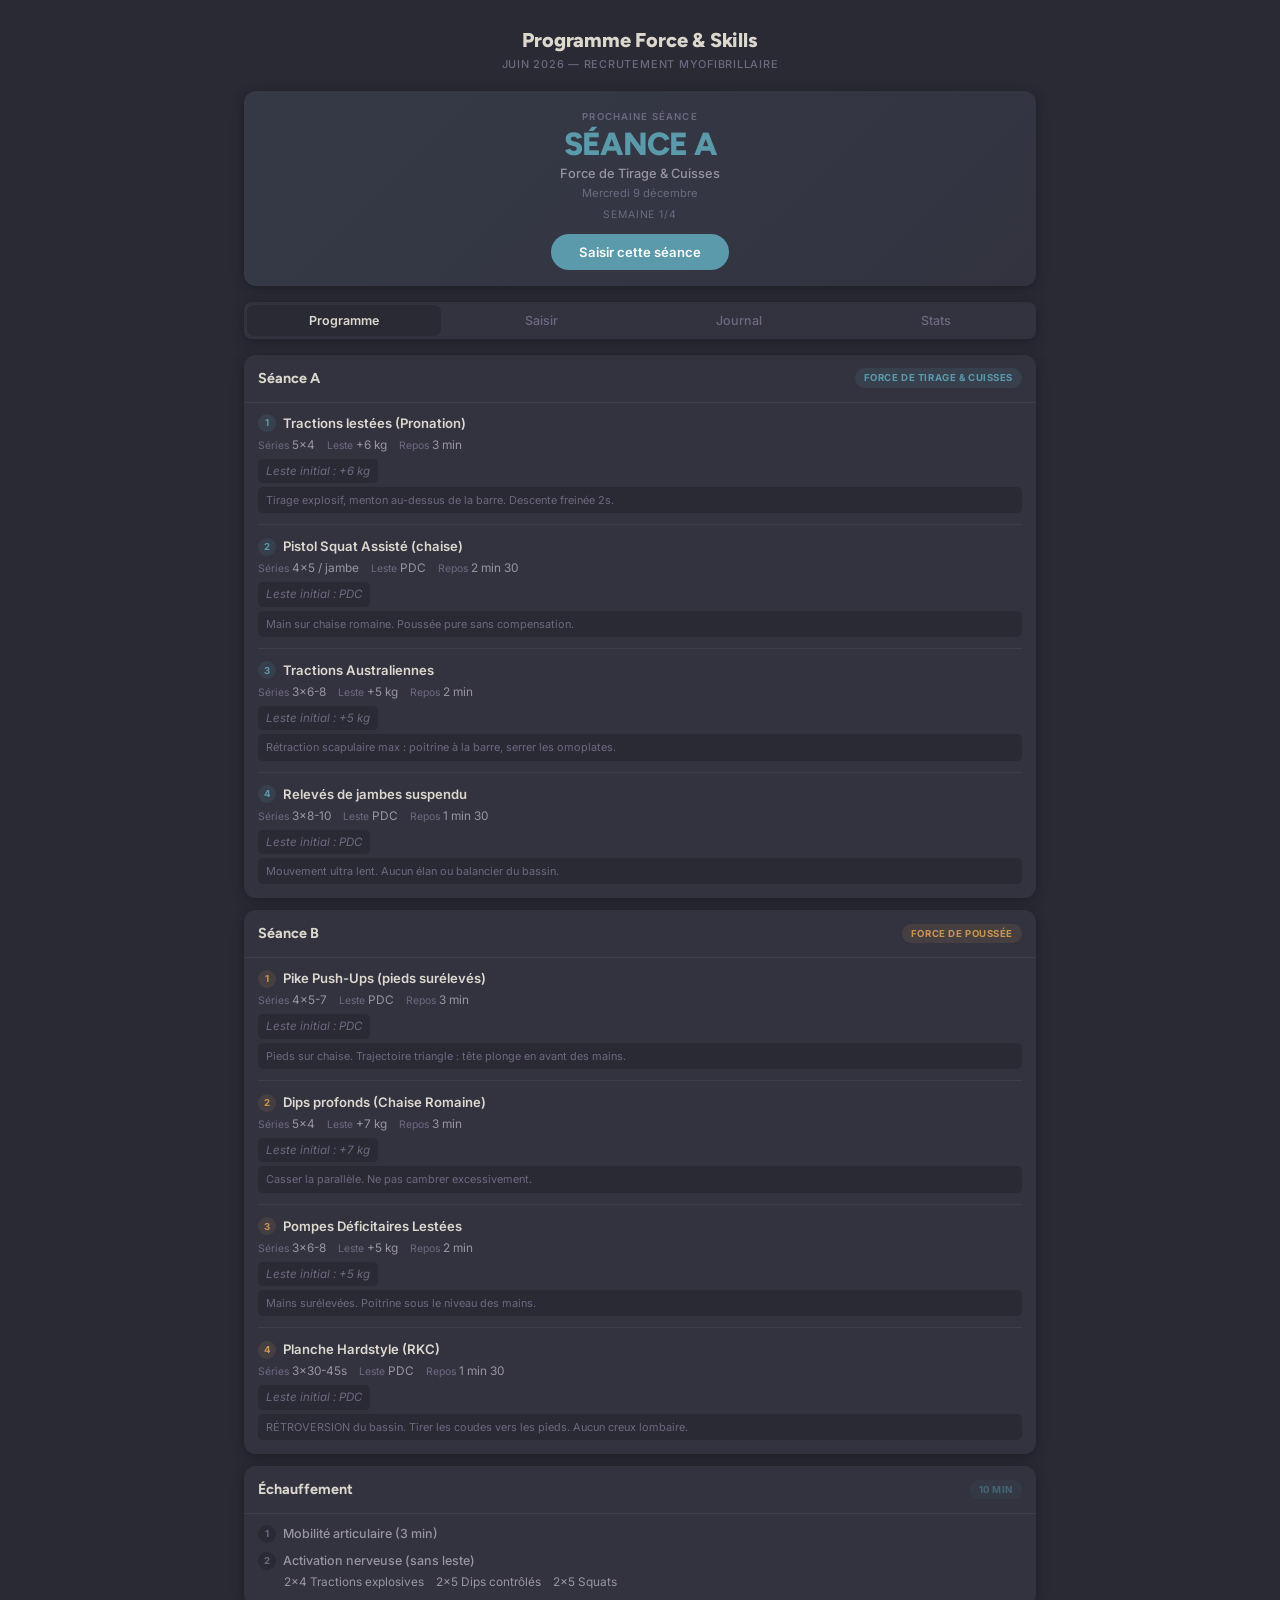
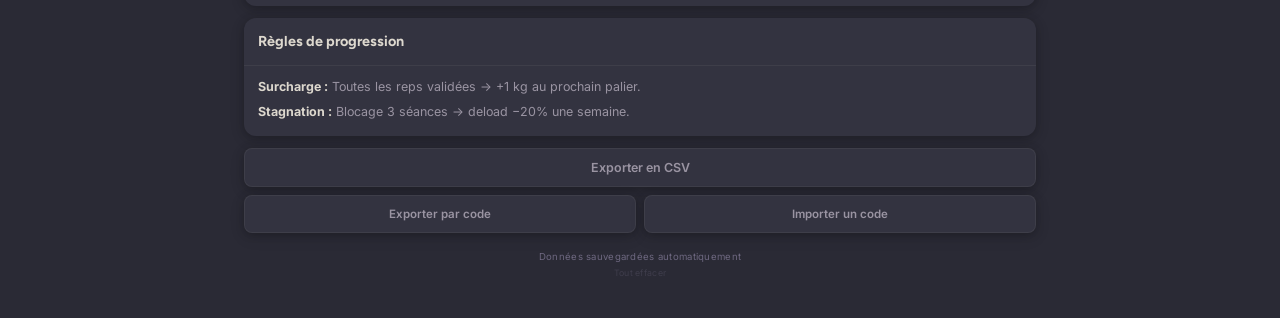
==== index.html @ becdf272 "Add files via upload" ====
<!DOCTYPE html>
<html lang="fr">
<head>
<meta charset="UTF-8">
<meta name="viewport" content="width=device-width, initial-scale=1.0, maximum-scale=1.0, user-scalable=no">
<title>Programme Force</title>
<link rel="preconnect" href="https://fonts.googleapis.com">
<link rel="preconnect" href="https://fonts.gstatic.com" crossorigin>
<link href="https://fonts.googleapis.com/css2?family=Figtree:wght@500;600;700;800&family=Inter:wght@400;500;600&display=swap" rel="stylesheet">
<link rel="manifest" href="manifest.json">
<meta name="theme-color" content="#2a2a35">
<meta name="apple-mobile-web-app-capable" content="yes">
<style>
*, *::before, *::after { box-sizing: border-box; margin: 0; padding: 0; }

:root {
  --bg: #2a2a35;
  --surface: #333340;
  --surface-h: #3a3a48;
  --border: rgba(230,225,215,0.06);
  --border-l: rgba(230,225,215,0.12);
  --text: #ddd8ce;
  --text2: #9a94a2;
  --text3: #6e6880;
  --a: #5a9aaa;
  --a-bg: rgba(90,154,170,0.12);
  --a-line: rgba(90,154,170,0.25);
  --b: #c99550;
  --b-bg: rgba(201,149,80,0.12);
  --b-line: rgba(201,149,80,0.25);
  --cx: #d16b4a;
  --cx-h: #db7b5c;
  --ok: #4a9a5c;
  --ko: #d44a3a;
  --r1: #5a5870;
  --r2: #7a7488;
  --r3: #c99550;
  --r4: #d4a060;
  --r5: #d16b4a;
  --rad: 12px;
  --rad-s: 8px;
  --ff-h: 'Figtree', sans-serif;
  --ff-b: 'Inter', sans-serif;
  --shad: 0 2px 8px rgba(0,0,0,0.2), 0 4px 16px rgba(0,0,0,0.1);
}

html { font-size: 16px; }
body {
  font-family: var(--ff-b);
  background: var(--bg);
  color: var(--text);
  min-height: 100vh;
  line-height: 1.6;
  -webkit-font-smoothing: antialiased;
}

.app { max-width: 820px; margin: 0 auto; padding: 20px 14px 32px; }

/* Toast */
.toast {
  position: fixed;
  bottom: 24px;
  left: 50%;
  transform: translateX(-50%) translateY(80px);
  padding: 12px 28px;
  border-radius: 10px;
  font-family: var(--ff-b);
  font-weight: 600;
  font-size: .85rem;
  color: #fff;
  background: #444450;
  box-shadow: 0 4px 24px rgba(0,0,0,.3);
  z-index: 200;
  opacity: 0;
  transition: all .3s ease;
  pointer-events: none;
  white-space: nowrap;
}
.toast.show { opacity: 1; transform: translateX(-50%) translateY(0); }
.toast.ok { background: var(--ok); color: #fff; }
.toast.ko { background: var(--ko); color: #fff; }

/* Header */
.hdr { text-align: center; padding: 4px 0 6px; }
.hdr h1 {
  font-family: var(--ff-h);
  font-weight: 800;
  font-size: 1.25rem;
  letter-spacing: -.01em;
  color: var(--text);
}
.hdr .sub {
  font-size: .68rem;
  color: var(--text3);
  font-weight: 500;
  text-transform: uppercase;
  letter-spacing: .07em;
  margin-top: 0;
}

/* Next session */
.nx { margin: 12px 0 16px; }
.nx-in {
  background: var(--surface);
  border-radius: var(--rad);
  padding: 18px 20px 16px;
  text-align: center;
  box-shadow: var(--shad);
  position: relative;
  overflow: hidden;
}
.nx-in::before {
  content: '';
  position: absolute;
  inset: 0;
  opacity: 0.06;
  pointer-events: none;
}
.nx-a .nx-in::before { background: linear-gradient(135deg, var(--a), transparent); }
.nx-b .nx-in::before { background: linear-gradient(135deg, var(--b), transparent); }
.nx-l {
  font-size: .6rem;
  text-transform: uppercase;
  letter-spacing: .12em;
  color: var(--text3);
  font-weight: 600;
}
.nx-t {
  font-family: var(--ff-h);
  font-weight: 800;
  font-size: 2rem;
  line-height: 1.15;
  margin: 1px 0;
  letter-spacing: -.02em;
}
.nx-a .nx-t { color: var(--a); }
.nx-b .nx-t { color: var(--b); }
.nx-f { font-size: .8rem; color: var(--text2); font-weight: 500; margin-bottom: 1px; }
.nx-d { font-size: .7rem; color: var(--text3); margin-bottom: 4px; }
.nx-w { font-size: .65rem; color: var(--text3); text-transform: uppercase; letter-spacing: .08em; margin-bottom: 10px; }
.nx-btn {
  display: inline-flex;
  align-items: center;
  gap: 6px;
  padding: 10px 28px;
  border: none;
  border-radius: 999px;
  font-family: var(--ff-b);
  font-weight: 600;
  font-size: .82rem;
  cursor: pointer;
  transition: all .2s;
  color: #fff;
}
.nx-a .nx-btn { background: var(--a); }
.nx-a .nx-btn:hover { background: #6aaaaa; }
.nx-b .nx-btn { background: var(--b); }
.nx-b .nx-btn:hover { background: #daa55a; }
.nx-btn:active { transform: scale(.97); }

/* Tabs */
.tabs {
  display: flex;
  gap: 4px;
  margin: 0 0 16px;
  padding: 3px;
  background: var(--surface);
  border-radius: var(--rad-s);
  box-shadow: var(--shad);
}
.tb {
  flex: 1;
  padding: 8px 6px;
  border: none;
  border-radius: 7px;
  background: transparent;
  color: var(--text3);
  font-family: var(--ff-b);
  font-weight: 500;
  font-size: .78rem;
  cursor: pointer;
  transition: all .2s;
}
.tb:hover { color: var(--text2); }
.tb.act {
  background: var(--bg);
  color: var(--text);
  font-weight: 600;
}
.tc { display: none; }
.tc.act { display: block; animation: in .25s ease; }
@keyframes in {
  from { opacity: 0; transform: translateY(5px); }
  to { opacity: 1; transform: translateY(0); }
}

/* Cards */
.cd {
  background: var(--surface);
  border-radius: var(--rad);
  box-shadow: var(--shad);
  overflow: hidden;
  margin-bottom: 12px;
}
.cd-h {
  padding: 12px 14px;
  display: flex;
  align-items: center;
  justify-content: space-between;
  border-bottom: 1px solid var(--border);
}
.cd-h h2 { font-family: var(--ff-h); font-weight: 700; font-size: .9rem; }
.cd-b { padding: 10px 14px 14px; }
.bdg {
  font-size: .6rem;
  font-weight: 700;
  padding: 2px 9px;
  border-radius: 999px;
  text-transform: uppercase;
  letter-spacing: .06em;
}
.ba { background: var(--a-bg); color: var(--a); }
.bb { background: var(--b-bg); color: var(--b); }

/* Program exercise list */
.el { display: flex; flex-direction: column; gap: 0; }
.ei {
  padding: 11px 0;
  border-bottom: 1px solid var(--border);
}
.ei:first-child { padding-top: 0; }
.ei:last-child { border: none; padding-bottom: 0; }
.en {
  font-weight: 600;
  font-size: .82rem;
  margin-bottom: 2px;
  display: flex;
  align-items: center;
  gap: 7px;
  flex-wrap: wrap;
}
.en .n {
  display: inline-flex;
  align-items: center;
  justify-content: center;
  width: 18px;
  height: 18px;
  border-radius: 50%;
  font-size: .6rem;
  font-weight: 700;
  flex-shrink: 0;
}
.na { background: var(--a-bg); color: var(--a); }
.nb { background: var(--b-bg); color: var(--b); }
.ed {
  display: flex;
  flex-wrap: wrap;
  gap: 2px 12px;
  font-size: .74rem;
  color: var(--text2);
  margin-top: 1px;
}
.ed .lb { color: var(--text3); font-size: .65rem; }
.enote {
  font-size: .68rem;
  color: var(--text3);
  margin-top: 4px;
  padding: 5px 8px;
  background: var(--bg);
  border-radius: 5px;
  border-left: 2px solid var(--line);
  line-height: 1.5;
}
.prog-ind {
  display: inline-flex;
  align-items: center;
  gap: 5px;
  margin-top: 4px;
  font-size: .72rem;
  flex-wrap: wrap;
  background: var(--bg);
  padding: 3px 8px;
  border-radius: 5px;
}
.prog-ind .last { color: var(--text2); }
.prog-ind .arr { color: var(--text3); font-size: .65rem; }
.prog-ind .next { color: var(--ok); font-weight: 600; }
.prog-ind .init { color: var(--text3); font-style: italic; }

/* Log */
.ls { display: flex; gap: 8px; margin-bottom: 14px; }
.lb2 {
  flex: 1;
  padding: 9px;
  border: 1px solid var(--border);
  border-radius: var(--rad-s);
  background: transparent;
  color: var(--text2);
  font-family: var(--ff-b);
  font-weight: 600;
  font-size: .82rem;
  cursor: pointer;
  transition: all .2s;
  text-align: center;
}
.lb2:hover { border-color: var(--border-l); }
.ls-a { background: var(--a-bg); border-color: var(--a); color: var(--a); }
.ls-b { background: var(--b-bg); border-color: var(--b); color: var(--b); }

.ec {
  background: var(--bg);
  border-radius: var(--rad-s);
  padding: 12px;
  margin-bottom: 8px;
}
.ec:last-child { margin-bottom: 0; }
.ech {
  display: flex;
  justify-content: space-between;
  align-items: baseline;
  margin-bottom: 8px;
  gap: 6px;
  flex-wrap: wrap;
}
.ech .nm { font-weight: 600; font-size: .82rem; }
.ech .tg {
  font-size: .78rem;
  color: var(--text2);
  background: rgba(255,255,255,0.05);
  padding: 2px 10px;
  border-radius: 999px;
  font-weight: 600;
}
.ei2 {
  display: grid;
  grid-template-columns: 1fr 1.5fr;
  gap: 7px;
  margin-bottom: 7px;
}
.lg { display: flex; flex-direction: column; gap: 2px; }
.lg l {
  font-size: .6rem;
  text-transform: uppercase;
  letter-spacing: .06em;
  color: var(--text3);
  font-weight: 600;
}
.lg input, .lg textarea {
  width: 100%;
  padding: 7px 9px;
  border: 1px solid var(--border);
  border-radius: 5px;
  background: var(--surface);
  color: var(--text);
  font-family: var(--ff-b);
  font-size: .82rem;
  transition: all .2s;
  outline: none;
}
.lg input:focus, .lg textarea:focus {
  border-color: var(--text3);
}
.lg input::placeholder, .lg textarea::placeholder { color: var(--text3); opacity: .5; }
.ww { display: flex; gap: 4px; align-items: center; }
.ww input { flex: 1; }
.ww .unit { font-size: .7rem; color: var(--text3); padding: 0 3px; font-weight: 500; }
.pdc {
  padding: 6px 9px;
  border: 1px solid var(--border);
  border-radius: 5px;
  background: var(--surface);
  color: var(--text3);
  font-family: var(--ff-b);
  font-size: .68rem;
  font-weight: 600;
  cursor: pointer;
  transition: all .2s;
  white-space: nowrap;
}
.pdc:hover { border-color: var(--border-l); }
.pdc.act { background: var(--bg); color: var(--text); border-color: var(--border-l); }

/* RPE row */
.rpe-row { display: flex; gap: 4px; }
.rpe-btn {
  width: 30px;
  height: 30px;
  border-radius: 50%;
  border: 1px solid var(--border);
  background: var(--surface);
  color: var(--text3);
  font-family: var(--ff-b);
  font-weight: 600;
  font-size: .72rem;
  cursor: pointer;
  transition: all .15s;
  display: flex;
  align-items: center;
  justify-content: center;
}
.rpe-btn:hover { border-color: var(--border-l); color: var(--text2); }
.rpe-btn.sel { color: #fff; border-color: transparent; }
.rpe-btn.s1.sel { background: var(--r1); }
.rpe-btn.s2.sel { background: var(--r2); }
.rpe-btn.s3.sel { background: var(--r3); }
.rpe-btn.s4.sel { background: var(--r4); }
.rpe-btn.s5.sel { background: var(--r5); }

.l-sub { margin-top: 14px; }
.l-sub button {
  width: 100%;
  padding: 13px;
  border: none;
  border-radius: var(--rad-s);
  font-family: var(--ff-b);
  font-weight: 700;
  font-size: .9rem;
  cursor: pointer;
  transition: all .2s;
  color: #fff;
  background: var(--cx);
}
.l-sub button:active { transform: scale(.98); }
.l-sub button.sub-a { background: var(--a); }
.l-sub button.sub-a:hover { background: #6aaaaa; }
.l-sub button.sub-b { background: var(--b); }
.l-sub button.sub-b:hover { background: #daa55a; }
.l-empty { text-align: center; padding: 28px 14px; color: var(--text3); }

/* Journal */
.j-empty {
  text-align: center;
  padding: 40px 14px;
  color: var(--text3);
}
.j-empty p { font-size: .82rem; }
.je { margin-bottom: 10px; }
.je:last-child { margin-bottom: 0; }
.jh {
  display: flex;
  justify-content: space-between;
  align-items: center;
  padding: 8px 12px;
  background: var(--bg);
  border-radius: var(--rad-s) var(--rad-s) 0 0;
  border: 1px solid var(--border);
  border-bottom: none;
  flex-wrap: wrap;
  gap: 3px;
}
.jh .lft { display: flex; align-items: center; gap: 8px; }
.jh .jd { font-size: .78rem; font-weight: 600; }
.jh .jt {
  font-size: .6rem;
  font-weight: 700;
  padding: 2px 8px;
  border-radius: 999px;
  text-transform: uppercase;
  letter-spacing: .04em;
}
.jh .jt.ha { background: var(--a-bg); color: var(--a); }
.jh .jt.hb { background: var(--b-bg); color: var(--b); }
.jh .h-del {
  background: none;
  border: none;
  color: var(--text3);
  cursor: pointer;
  font-size: .78rem;
  padding: 3px 6px;
  border-radius: 4px;
  transition: all .15s;
}
.jh .h-del:hover { color: var(--ko); background: rgba(201,74,58,.08); }
.jb {
  background: var(--surface);
  border: 1px solid var(--border);
  border-top: none;
  border-radius: 0 0 var(--rad-s) var(--rad-s);
  overflow: hidden;
}
.jtbl { width: 100%; border-collapse: collapse; font-size: .74rem; }
.jtbl th {
  text-align: left;
  padding: 5px 8px;
  color: var(--text3);
  font-weight: 600;
  font-size: .6rem;
  text-transform: uppercase;
  letter-spacing: .05em;
  border-bottom: 1px solid var(--border);
}
.jtbl td {
  padding: 5px 8px;
  border-bottom: 1px solid var(--border);
  color: var(--text2);
}
.jtbl tr:last-child td { border-bottom: none; }
.jtbl td:first-child { font-weight: 500; color: var(--text); }
.rpe-txt { font-size: .78rem; letter-spacing: .02em; }

/* Stats */
.st-empty {
  text-align: center;
  padding: 40px 14px;
  color: var(--text3);
}
.st-empty p { font-size: .82rem; }
.st-cd { margin-bottom: 14px; }
.st-cd .cd-h { padding: 10px 14px; }
.st-cd .cd-h h2 { font-size: .82rem; }
.st-desc {
  font-size: .7rem;
  color: var(--text3);
  padding: 6px 14px 0;
  line-height: 1.4;
}
.st-cd canvas { width: 100%; height: 180px; display: block; }
.st-leg {
  display: flex;
  flex-wrap: wrap;
  gap: 3px 12px;
  justify-content: center;
  padding: 4px 14px 10px;
  font-size: .68rem;
  color: var(--text2);
}
.st-leg span {
  display: inline-flex;
  align-items: center;
  gap: 4px;
}
.st-leg .dot {
  width: 8px;
  height: 8px;
  border-radius: 50%;
  display: inline-block;
  flex-shrink: 0;
}

/* Export */
.exs { margin-top: 2px; }
.ebtn {
  width: 100%;
  padding: 11px;
  border: 1px solid var(--border);
  border-radius: var(--rad-s);
  background: var(--surface);
  color: var(--text2);
  font-family: var(--ff-b);
  font-weight: 600;
  font-size: .78rem;
  cursor: pointer;
  transition: all .2s;
  box-shadow: var(--shad);
}
.ebtn:hover { background: var(--surface-h); border-color: var(--border-l); color: var(--text); }

/* Footer */
.ftr { text-align: center; padding: 16px 0 6px; }
.ftr p { font-size: .6rem; color: var(--text3); letter-spacing: .03em; margin: 0; }
.rst-link { color: var(--text3); font-size: .55rem; text-decoration: none; cursor: pointer; opacity: .3; transition: opacity .2s; letter-spacing: .03em; }
.rst-link:hover { opacity: .7; }

/* Scrollbar */
::-webkit-scrollbar { width: 5px; }
::-webkit-scrollbar-track { background: transparent; }
::-webkit-scrollbar-thumb { background: rgba(255,255,255,.08); border-radius: 999px; }
::-webkit-scrollbar-thumb:hover { background: rgba(255,255,255,.15); }

/* Modal */
.modal {
  position: fixed;
  inset: 0;
  z-index: 300;
  display: flex;
  align-items: center;
  justify-content: center;
  opacity: 0;
  pointer-events: none;
  transition: opacity .25s ease;
}
.modal.show { opacity: 1; pointer-events: auto; }
.modal-bg {
  position: absolute;
  inset: 0;
  background: rgba(0,0,0,.6);
}
.modal-c {
  position: relative;
  background: var(--surface);
  border-radius: var(--rad);
  box-shadow: var(--shad);
  padding: 24px;
  width: 90%;
  max-width: 420px;
  z-index: 1;
}
.modal-c h3 {
  font-family: var(--ff-h);
  font-weight: 700;
  font-size: 1rem;
  margin-bottom: 4px;
  color: var(--text);
}
.modal-c p {
  font-size: .78rem;
  color: var(--text2);
  margin-bottom: 14px;
}
.modal-c textarea {
  width: 100%;
  padding: 10px 12px;
  border: 1px solid var(--border);
  border-radius: var(--rad-s);
  background: var(--bg);
  color: var(--text);
  font-family: var(--ff-b);
  font-size: .78rem;
  resize: vertical;
  outline: none;
  min-height: 80px;
  line-height: 1.5;
}
.modal-c textarea:focus { border-color: var(--text3); }
.modal-acts { display: flex; gap: 8px; margin-top: 14px; }
.modal-acts .ebtn { flex: 1; }
.ebtn-p { background: var(--cx); color: #fff; border-color: var(--cx); }
.ebtn-p:hover { background: var(--cx-h); border-color: var(--cx-h); color: #fff; }
.ebtn-s { font-size: .72rem; }
.ex-row { display: flex; gap: 8px; margin-top: 8px; }
.ex-row .ebtn { flex: 1; }

/* Responsive */
@media (max-width: 480px) {
  .app { padding: 14px 10px 24px; }
  .hdr h1 { font-size: 1.1rem; }
  .nx-t { font-size: 1.6rem; }
  .ei2 { grid-template-columns: 1fr 1fr; }
  .tb { font-size: .72rem; padding: 7px 4px; }
  .st-cd canvas { height: 150px; }
}
@media (min-width: 600px) {
  .ei2 { grid-template-columns: 1fr 1.2fr 1.8fr; }
}
</style>
</head>
<body>

<div class="toast" id="toast"></div>

<div class="app">
  <div class="hdr">
    <h1>Programme Force &amp; Skills</h1>
    <p class="sub">Juin 2026 &mdash; Recrutement myofibrillaire</p>
  </div>

  <div class="nx nx-a" id="nx">
    <div class="nx-in">
      <p class="nx-l">Prochaine séance</p>
      <div class="nx-t" id="nxT">SÉANCE A</div>
      <p class="nx-f" id="nxF"></p>
      <p class="nx-d" id="nxD"></p>
      <p class="nx-w" id="nxW"></p>
      <button class="nx-btn" id="nxBtn">Saisir cette séance</button>
    </div>
  </div>

  <div class="tabs">
    <button class="tb act" data-t="program">Programme</button>
    <button class="tb" data-t="log">Saisir</button>
    <button class="tb" data-t="journal">Journal</button>
    <button class="tb" data-t="stats">Stats</button>
  </div>

  <div class="tc act" id="tP"><div id="pC"></div></div>
  <div class="tc" id="tL"><div id="lC"></div></div>
  <div class="tc" id="tJ"><div id="jC"></div></div>
  <div class="tc" id="tS"><div id="sC"></div></div>

  <div class="exs">
    <button class="ebtn" id="exBtn">Exporter en CSV</button>
    <div class="ex-row">
      <button class="ebtn ebtn-s" id="expCodeBtn">Exporter par code</button>
      <button class="ebtn ebtn-s" id="impCodeBtn">Importer un code</button>
    </div>
  </div>
  <div class="modal" id="impModal">
    <div class="modal-bg" id="modalBg"></div>
    <div class="modal-c">
      <h3>Restaurer des donn&eacute;es</h3>
      <p>Colle le code re&ccedil;u par WhatsApp</p>
      <textarea id="codeInput" rows="4" placeholder="Colle le code ici..."></textarea>
      <div class="modal-acts">
        <button class="ebtn ebtn-p" id="restoreBtn">Restaurer</button>
        <button class="ebtn" id="modalCancel">Annuler</button>
      </div>
    </div>
  </div>
  <div class="ftr"><p>Données sauvegardées automatiquement</p><p><a class="rst-link" id="rstBtn">Tout effacer</a></p></div>
</div>

<script>
const PR = {
  A: {
    label: 'Séance A',
    focus: 'Force de Tirage & Cuisses',
    color: 'a',
    ex: [
      { num: 1, name: 'Tractions lestées (Pronation)', sets: 5, reps: '4', iw: 6, rest: '3 min', note: 'Tirage explosif, menton au-dessus de la barre. Descente freinée 2s.' },
      { num: 2, name: 'Pistol Squat Assisté (chaise)', sets: 4, reps: '5 / jambe', iw: 0, rest: '2 min 30', note: 'Main sur chaise romaine. Poussée pure sans compensation.' },
      { num: 3, name: 'Tractions Australiennes', sets: 3, reps: '6-8', iw: 5, rest: '2 min', note: 'Rétraction scapulaire max : poitrine à la barre, serrer les omoplates.' },
      { num: 4, name: 'Relevés de jambes suspendu', sets: 3, reps: '8-10', iw: 0, rest: '1 min 30', note: 'Mouvement ultra lent. Aucun élan ou balancier du bassin.' }
    ]
  },
  B: {
    label: 'Séance B',
    focus: 'Force de Poussée',
    color: 'b',
    ex: [
      { num: 1, name: 'Pike Push-Ups (pieds surélevés)', sets: 4, reps: '5-7', iw: 0, rest: '3 min', note: 'Pieds sur chaise. Trajectoire triangle : tête plonge en avant des mains.' },
      { num: 2, name: 'Dips profonds (Chaise Romaine)', sets: 5, reps: '4', iw: 7, rest: '3 min', note: 'Casser la parallèle. Ne pas cambrer excessivement.' },
      { num: 3, name: 'Pompes Déficitaires Lestées', sets: 3, reps: '6-8', iw: 5, rest: '2 min', note: 'Mains surélevées. Poitrine sous le niveau des mains.' },
      { num: 4, name: 'Planche Hardstyle (RKC)', sets: 3, reps: '30-45s', iw: 0, rest: '1 min 30', note: 'RÉTROVERSION du bassin. Tirer les coudes vers les pieds. Aucun creux lombaire.' }
    ]
  }
};

const SK = 'force_v5';
const TD = [3, 5, 0]; // Wed, Fri, Sun
let ss = [];
let nT = 'A';

function load() {
  try { const r = localStorage.getItem(SK); if (r) ss = JSON.parse(r); } catch (e) {}
}
function save() {
  try { localStorage.setItem(SK, JSON.stringify(ss)); } catch (e) {}
}

function lastS() { return ss.length ? ss[ss.length - 1] : null; }

function nextT() {
  const l = lastS();
  return l ? (l.t === 'A' ? 'B' : 'A') : 'A';
}

function nextD() {
  const l = lastS();
  const f = l ? new Date(l.d) : new Date();
  const day = f.getDay();
  var best = null, bestDiff = 8;
  for (const t of TD) {
    let d = t - day;
    if (d <= 0) d += 7;
    if (d < bestDiff) { bestDiff = d; best = t; }
  }
  const r = new Date(f);
  r.setDate(r.getDate() + (best !== null ? bestDiff : 2));
  return r;
}

function fdFR(d) {
  const days = ['Dimanche','Lundi','Mardi','Mercredi','Jeudi','Vendredi','Samedi'];
  const months = ['janvier','février','mars','avril','mai','juin','juillet','août','septembre','octobre','novembre','décembre'];
  return days[d.getDay()] + ' ' + d.getDate() + ' ' + months[d.getMonth()];
}

function fdISO(d) {
  return d.getFullYear() + '-' + String(d.getMonth()+1).padStart(2,'0') + '-' + String(d.getDate()).padStart(2,'0');
}

function dayAbbr(d) {
  return ['Dim','Lun','Mar','Mer','Jeu','Ven','Sam'][d.getDay()];
}

function lastW(ty, ix) {
  const same = ss.filter(s => s.t === ty);
  if (!same.length) return null;
  const l = same[same.length - 1];
  return (l.ex && l.ex[ix] && l.ex[ix].w !== undefined) ? l.ex[ix].w : null;
}

function toast(msg, isErr) {
  const el = document.getElementById('toast');
  el.textContent = msg;
  el.className = 'toast' + (isErr ? ' ko' : ' ok');
  requestAnimationFrame(function() {
    el.classList.add('show');
    setTimeout(function() { el.classList.remove('show'); }, 2200);
  });
}

/* RENDER: Next Session */
function rNext() {
  nT = nextT();
  const card = document.getElementById('nx');
  const s = PR[nT];
  card.className = 'nx nx-' + s.color;
  document.getElementById('nxT').textContent = s.label.toUpperCase();
  document.getElementById('nxF').textContent = s.focus;
  const d = nextD();
  const today = fdISO(new Date());
  document.getElementById('nxD').textContent = fdFR(d) + (fdISO(d) === today ? ' (aujourd\'hui)' : '');
  const week = Math.min(4, Math.floor(ss.length / 3) + 1);
  document.getElementById('nxW').textContent = 'Semaine ' + week + '/4';
}

/* RENDER: Program */
function rProg() {
  const c = document.getElementById('pC');
  var h = '';
  for (var k in PR) {
    var sec = PR[k];
    var isA = k === 'A';
    var bc = isA ? 'ba' : 'bb';
    var nc = isA ? 'na' : 'nb';
    h += '<div class="cd"><div class="cd-h"><h2>' + sec.label + '</h2><span class="bdg ' + bc + '">' + sec.focus + '</span></div><div class="cd-b"><div class="el">';
    for (var i = 0; i < sec.ex.length; i++) {
      var ex = sec.ex[i];
      var wi = ex.iw > 0 ? '+' + ex.iw + ' kg' : 'PDC';
      var lw = lastW(k, i);
      var progHtml = '';
      if (lw !== null) {
        var nw = lw + 1;
        progHtml = '<span class="prog-ind"><span class="last">Dernier : ' + (lw > 0 ? '+' + lw + ' kg' : 'PDC') + '</span> <span class="arr">&rarr;</span> <span class="next">Prochain : ' + (nw > 0 ? '+' + nw + ' kg' : 'PDC') + '</span></span>';
      } else {
        progHtml = '<span class="prog-ind"><span class="init">Leste initial : ' + (ex.iw > 0 ? '+' + ex.iw + ' kg' : 'PDC') + '</span></span>';
      }
      h += '<div class="ei"><div class="en"><span class="n ' + nc + '">' + ex.num + '</span>' + ex.name + '</div>';
      h += '<div class="ed"><span><span class="lb">Séries</span> ' + ex.sets + '×' + ex.reps + '</span><span><span class="lb">Leste</span> ' + wi + '</span><span><span class="lb">Repos</span> ' + ex.rest + '</span></div>';
      h += progHtml;
      h += '<div class="enote">' + ex.note + '</div></div>';
    }
    h += '</div></div></div>';
  }
  // Warmup
  h += '<div class="cd"><div class="cd-h"><h2>Échauffement</h2><span class="bdg ba" style="opacity:.5">10 min</span></div><div class="cd-b">';
  h += '<div class="ei" style="border:none;padding:0"><div class="en" style="font-size:.78rem;color:var(--text2);font-weight:500"><span style="display:inline-flex;width:18px;height:18px;border-radius:50%;font-size:.6rem;font-weight:700;background:var(--bg);color:var(--text3);align-items:center;justify-content:center;flex-shrink:0">1</span>Mobilité articulaire (3 min)</div></div>';
  h += '<div class="ei" style="border:none;padding:5px 0 0"><div class="en" style="font-size:.78rem;color:var(--text2);font-weight:500"><span style="display:inline-flex;width:18px;height:18px;border-radius:50%;font-size:.6rem;font-weight:700;background:var(--bg);color:var(--text3);align-items:center;justify-content:center;flex-shrink:0">2</span>Activation nerveuse (sans leste)</div><div class="ed" style="padding-left:26px"><span>2×4 Tractions explosives</span><span>2×5 Dips contrôlés</span><span>2×5 Squats</span></div></div>';
  h += '</div></div>';
  // Rules
  h += '<div class="cd"><div class="cd-h"><h2>Règles de progression</h2></div><div class="cd-b" style="font-size:.78rem;color:var(--text2);line-height:1.7">';
  h += '<p style="margin-bottom:4px"><strong style="color:var(--text)">Surcharge :</strong> Toutes les reps validées → +1 kg au prochain palier.</p>';
  h += '<p><strong style="color:var(--text)">Stagnation :</strong> Blocage 3 séances → deload −20% une semaine.</p></div></div>';
  c.innerHTML = h;
}

/* RENDER: Log */
function rLog(ty) {
  var c = document.getElementById('lC');
  var sec = PR[ty];
  if (!sec) { c.innerHTML = '<div class="l-empty"><p>Sélectionne une séance</p></div>'; return; }
  var h = '<div class="ls">';
  var types = ['A', 'B'];
  for (var ti = 0; ti < types.length; ti++) {
    var k = types[ti];
    var sel = k === ty;
    var cls = sel ? (k === 'A' ? 'lb2 ls-a' : 'lb2 ls-b') : 'lb2';
    h += '<button class="' + cls + '" data-lt="' + k + '">' + PR[k].label + '</button>';
  }
  h += '</div><form id="lF">';
  for (var i = 0; i < sec.ex.length; i++) {
    var ex = sec.ex[i];
    var lw = lastW(ty, i);
    var sg = lw !== null ? lw : ex.iw;
    var pdc = sg === 0;
    h += '<div class="ec" data-ei="' + i + '">';
    h += '<div class="ech"><span class="nm">' + ex.num + '. ' + ex.name + '</span><span class="tg">Objectif : ' + ex.sets + '×' + ex.reps + '</span></div>';
    h += '<div class="ei2">';
    h += '<div class="lg"><l>Leste</l><div class="ww"><input type="number" name="w_' + i + '" id="w_' + i + '" value="' + sg + '" min="0" step="1"><span class="unit">kg</span><button type="button" class="pdc' + (pdc ? ' act' : '') + '" data-pdc="' + i + '">PDC</button></div></div>';
    h += '<div class="lg"><l>Réalisé</l><input type="text" name="r_' + i + '" id="r_' + i + '" placeholder="ex: 4,4,4,4,4" autocomplete="off"></div>';
    h += '</div>';
    h += '<div class="lg" style="margin-bottom:5px"><l>Ressenti</l><div class="rpe-row" data-rpe="' + i + '">';
    for (var v = 1; v <= 5; v++) {
      h += '<button type="button" class="rpe-btn s' + v + '" data-rv="' + v + '">' + v + '</button>';
    }
    h += '</div></div>';
    h += '<div class="lg"><input type="text" name="n_' + i + '" id="n_' + i + '" placeholder="Note (optionnelle)" autocomplete="off"></div>';
    h += '</div>';
  }
    h += '<div class="l-sub"><button type="submit" class="sub-' + ty.toLowerCase() + '">Enregistrer la séance ' + sec.label + '</button></div></form>';
  c.innerHTML = h;

  // Bind log events
  var ltBtns = document.querySelectorAll('[data-lt]');
  for (var bi = 0; bi < ltBtns.length; bi++) {
    ltBtns[bi].addEventListener('click', function() {
      var _lt = this.dataset.lt;
      requestAnimationFrame(function() {
        requestAnimationFrame(function() { rLog(_lt); });
      });
    });
  }
  var pdcBtns = document.querySelectorAll('.pdc');
  for (var pi = 0; pi < pdcBtns.length; pi++) {
    pdcBtns[pi].addEventListener('click', function() {
      var idx = this.dataset.pdc;
      var inp = document.getElementById('w_' + idx);
      this.classList.toggle('act');
      if (this.classList.contains('act')) { inp.value = 0; }
      else { inp.value = PR[ty].ex[parseInt(idx)].iw; }
    });
  }
  var rpeBtns = document.querySelectorAll('.rpe-btn');
  for (var ri = 0; ri < rpeBtns.length; ri++) {
    rpeBtns[ri].addEventListener('click', function() {
      var row = this.closest('.rpe-row');
      var btns = row.querySelectorAll('.rpe-btn');
      for (var bj = 0; bj < btns.length; bj++) btns[bj].classList.remove('sel');
      this.classList.add('sel');
    });
  }
  document.getElementById('lF').addEventListener('submit', hLog);
}

/* HANDLER: Log submit */
function hLog(e) {
  e.preventDefault();
  var typeBtn = document.querySelector('.lb2.ls-a, .lb2.ls-b');
  var t = typeBtn ? (typeBtn.classList.contains('ls-a') ? 'A' : 'B') : nT;
  var sec = PR[t];
  var ex = [];
  var ok = true;
  var cards = document.querySelectorAll('.ec');
  for (var ci = 0; ci < cards.length; ci++) {
    var i = parseInt(cards[ci].dataset.ei);
    var w = Number(document.getElementById('w_' + i).value) || 0;
    var r = document.getElementById('r_' + i).value.trim();
    var n = document.getElementById('n_' + i).value.trim();
    var rpeEl = cards[ci].querySelector('.rpe-btn.sel');
    var rpe = rpeEl ? Number(rpeEl.dataset.rv) : 0;
    if (!r) ok = false;
    ex.push({ w: w, r: r, n: n, rpe: rpe });
  }
  if (!ok) { toast('Remplis au moins "Réalisé" pour chaque exercice', true); return; }
  for (var ei = 0; ei < ex.length; ei++) {
    if (!ex[ei].rpe) { toast('Sélectionne un ressenti (RPE) pour chaque exercice', true); return; }
  }
  ss.push({ id: Date.now(), d: fdISO(new Date()), t: t, ex: ex });
  save();
  // Switch to journal
  var tbs = document.querySelectorAll('.tb');
  for (var ti = 0; ti < tbs.length; ti++) tbs[ti].classList.remove('act');
  document.querySelector('[data-t="journal"]').classList.add('act');
  var tcs = document.querySelectorAll('.tc');
  for (var tci = 0; tci < tcs.length; tci++) tcs[tci].classList.remove('act');
  document.getElementById('tJ').classList.add('act');
  rAll();
  toast('Séance enregistrée !');
}

/* RENDER: Journal */
function rJ() {
  var c = document.getElementById('jC');
  if (!ss.length) {
    c.innerHTML = '<div class="cd"><div class="cd-b"><div class="j-empty"><p>Aucune séance enregistrée.</p><p style="font-size:.7rem;margin-top:4px;color:var(--text3)">Va dans Saisir pour commencer !</p></div></div></div>';
    return;
  }
  var sorted = [];
  for (var si = ss.length - 1; si >= 0; si--) sorted.push(ss[si]);
  var h = '';
  for (var si = 0; si < sorted.length; si++) {
    var s = sorted[si];
    var isA = s.t === 'A';
    var cc = isA ? 'ha' : 'hb';
    var sec = PR[s.t];
    var d = new Date(s.d);
    var ds = fdFR(d);
    h += '<div class="je"><div class="jh"><div class="lft"><span class="jd">' + ds + '</span><span class="jt ' + cc + '">' + s.t + '</span></div><button class="h-del" data-di="' + s.id + '">&#10005;</button></div><div class="jb"><table class="jtbl"><thead><tr><th>Exercice</th><th>Leste</th><th>Réalisé</th><th>RPE</th></tr></thead><tbody>';
    for (var ei = 0; ei < sec.ex.length; ei++) {
      var ex = sec.ex[ei];
      var lg = (s.ex && s.ex[ei]) ? s.ex[ei] : null;
      var w = (lg && lg.w !== undefined) ? (lg.w > 0 ? '+' + lg.w : 'PDC') : '—';
      var r = (lg && lg.r) ? lg.r : '—';
      var rpe = (lg && lg.rpe) ? lg.rpe : 0;
      var rpeH = '—';
      if (rpe) {
        var dots = '';
        for (var vi = 1; vi <= 5; vi++) dots += (vi <= rpe) ? '●' : '○';
        rpeH = '<span class="rpe-txt">' + dots + ' ' + rpe + '/5</span>';
      }
      h += '<tr><td>' + ex.name.split(' (')[0] + '</td><td>' + w + '</td><td>' + r + '</td><td>' + rpeH + '</td></tr>';
    }
    h += '</tbody></table></div></div>';
  }
  c.innerHTML = h;
  var delBtns = document.querySelectorAll('.h-del');
  for (var di = 0; di < delBtns.length; di++) {
    delBtns[di].addEventListener('click', function() {
      var id = Number(this.dataset.di);
      if (confirm('Supprimer cette séance ?')) {
        var newSs = [];
        for (var sj = 0; sj < ss.length; sj++) if (ss[sj].id !== id) newSs.push(ss[sj]);
        ss = newSs;
        save();
        rAll();
        toast('Séance supprimée');
      }
    });
  }
}

/* RENDER: Stats */
function rStats() {
  var c = document.getElementById('sC');
  if (ss.length < 2) {
    c.innerHTML = '<div class="cd"><div class="cd-b"><div class="st-empty"><p>Pas assez de données pour les statistiques.</p><p style="font-size:.7rem;margin-top:4px;color:var(--text3)">Enregistre au moins 2 séances pour voir les graphiques.</p></div></div></div>';
    return;
  }
  c.innerHTML =
    '<div class="cd st-cd"><div class="cd-h"><h2>Progression des charges</h2></div><p class="st-desc">Évolution du poids utilisé par exercice au fil des séances. Chaque ligne suit un exercice lesté différent.</p><canvas id="chW"></canvas><div class="st-leg" id="legW"></div></div>' +
    '<div class="cd st-cd"><div class="cd-h"><h2>Volume par séance</h2></div><p class="st-desc">Estimation du volume total (poids × répétitions cumulées) pour chaque séance. Plus la barre est haute, plus la charge de travail était importante.</p><canvas id="chV"></canvas></div>' +
    '<div class="cd st-cd"><div class="cd-h"><h2>Ressenti moyen (RPE)</h2></div><p class="st-desc">Moyenne du RPE (1-5) par séance. Permet de voir si l\'intensité perçue augmente avec les charges. Bleu = Séance A, Cuivre = Séance B.</p><canvas id="chR"></canvas></div>';
  requestAnimationFrame(function() { drawW(); drawV(); drawR(); });
}

function setupC(id) {
  var c = document.getElementById(id);
  var r = c.getBoundingClientRect();
  var d = window.devicePixelRatio || 1;
  c.width = r.width * d;
  c.height = r.height * d;
  var ctx = c.getContext('2d');
  ctx.scale(d, d);
  ctx.clearRect(0, 0, r.width, r.height);
  return { ctx: ctx, c: c, r: r };
}

function drawW() {
  var o = setupC('chW');
  var ctx = o.ctx, W = o.r.width, H = o.r.height;
  var pad = 36, padR = 12, padT = 16, padB = 22;
  var cw = W - pad - padR, ch = H - padT - padB;

  var series = [
    { name: 'Tractions', key: 'A', idx: 0, color: '#5a9aaa' },
    { name: 'Australiennes', key: 'A', idx: 2, color: '#7aaab0' },
    { name: 'Dips', key: 'B', idx: 1, color: '#c99550' },
    { name: 'Pompes', key: 'B', idx: 3, color: '#d4a878' }
  ];

  var data = [];
  for (var si = 0; si < series.length; si++) {
    var s = series[si];
    var pts = [];
    for (var sj = 0; sj < ss.length; sj++) {
      if (ss[sj].t === s.key && ss[sj].ex && ss[sj].ex[s.idx] && ss[sj].ex[s.idx].w > 0) {
        pts.push({ d: ss[sj].d, v: ss[sj].ex[s.idx].w });
      }
    }
    data.push({ name: s.name, color: s.color, pts: pts });
  }

  var allPts = [];
  for (var di = 0; di < data.length; di++) {
    for (var pj = 0; pj < data[di].pts.length; pj++) allPts.push(data[di].pts[pj]);
  }
  if (!allPts.length) {
    ctx.fillStyle = '#8a8498'; ctx.font = '12px Inter'; ctx.textAlign = 'center';
    ctx.fillText('Aucune donnée de charge', W / 2, H / 2); return;
  }

  var allDates = [];
  var dateMap = {};
  for (var pi = 0; pi < allPts.length; pi++) {
    if (!dateMap[allPts[pi].d]) { dateMap[allPts[pi].d] = true; allDates.push(allPts[pi].d); }
  }
  allDates.sort();
  var xMap = {};
  for (var di = 0; di < allDates.length; di++) xMap[allDates[di]] = di;

  var maxW = 0;
  for (var pi = 0; pi < allPts.length; pi++) if (allPts[pi].v > maxW) maxW = allPts[pi].v;
  maxW += 2;

  // Axes
  ctx.strokeStyle = 'rgba(255,255,255,0.08)'; ctx.lineWidth = 1;
  ctx.beginPath(); ctx.moveTo(pad, padT); ctx.lineTo(pad, H - padB); ctx.lineTo(W - padR, H - padB); ctx.stroke();

  ctx.fillStyle = '#8a8498'; ctx.font = '9px Inter'; ctx.textAlign = 'right';
  for (var w = 0; w <= maxW; w += 2) {
    var y = padT + ch - (w / maxW) * ch;
    ctx.fillText(w + 'kg', pad - 4, y + 3);
  }

  ctx.textAlign = 'center';
  for (var di = 0; di < allDates.length; di++) {
    if (di % Math.max(1, Math.floor(allDates.length / 5)) === 0 || di === allDates.length - 1) {
      ctx.fillStyle = '#8a8498'; ctx.font = '8px Inter';
      ctx.fillText(allDates[di].slice(5), pad + (di / (allDates.length - 1 || 1)) * cw, H - padB + 12);
    }
  }

  // Lines
  for (var si = 0; si < data.length; si++) {
    var d = data[si];
    if (!d.pts.length) continue;
    d.pts.sort(function(a, b) { return a.d.localeCompare(b.d); });
    ctx.strokeStyle = d.color; ctx.lineWidth = 2; ctx.lineJoin = 'round';
    ctx.beginPath();
    for (var pi = 0; pi < d.pts.length; pi++) {
      var x = pad + (xMap[d.pts[pi].d] / (allDates.length - 1 || 1)) * cw;
      var y = padT + ch - (d.pts[pi].v / maxW) * ch;
      if (pi === 0) ctx.moveTo(x, y); else ctx.lineTo(x, y);
    }
    ctx.stroke();
    for (var pi = 0; pi < d.pts.length; pi++) {
      var x = pad + (xMap[d.pts[pi].d] / (allDates.length - 1 || 1)) * cw;
      var y = padT + ch - (d.pts[pi].v / maxW) * ch;
      ctx.fillStyle = d.color; ctx.beginPath(); ctx.arc(x, y, 3, 0, Math.PI * 2); ctx.fill();
      ctx.strokeStyle = '#fff'; ctx.lineWidth = 1.5; ctx.stroke();
    }
  }

  var leg = document.getElementById('legW');
  var legHtml = '';
  for (var si = 0; si < data.length; si++) {
    if (!data[si].pts.length) continue;
    legHtml += '<span><span class="dot" style="background:' + data[si].color + '"></span>' + data[si].name + ' (' + data[si].pts.length + ' séances)</span>';
  }
  leg.innerHTML = legHtml;
}

function drawV() {
  var o = setupC('chV');
  var ctx = o.ctx, W = o.r.width, H = o.r.height;
  var pad = 36, padR = 12, padT = 16, padB = 22;
  var cw = W - pad - padR, ch = H - padT - padB;

  var vols = [];
  var vsort = ss.slice().sort(function(a, b) { return a.d.localeCompare(b.d); });
  for (var si = 0; si < vsort.length; si++) {
    var s = vsort[si];
    var sec = PR[s.t];
    var vol = 0;
    for (var ei = 0; ei < sec.ex.length; ei++) {
      var lg = (s.ex && s.ex[ei]) ? s.ex[ei] : null;
      if (lg && lg.w > 0 && lg.r) {
        var parts = lg.r.split(/[,;\/\s]+/);
        var sum = 0;
        for (var pj = 0; pj < parts.length; pj++) sum += parseInt(parts[pj]) || 0;
        vol += sum * lg.w;
      }
    }
    if (vol > 0) vols.push({ d: s.d, v: vol, t: s.t });
  }
  if (!vols.length) {
    ctx.fillStyle = '#8a8498'; ctx.font = '12px Inter'; ctx.textAlign = 'center';
    ctx.fillText('Aucune donnée de volume', W / 2, H / 2); return;
  }
  var maxV = 0;
  for (var vi = 0; vi < vols.length; vi++) if (vols[vi].v > maxV) maxV = vols[vi].v;
  maxV *= 1.1;

  ctx.strokeStyle = 'rgba(255,255,255,0.08)'; ctx.lineWidth = 1;
  ctx.beginPath(); ctx.moveTo(pad, padT); ctx.lineTo(pad, H - padB); ctx.lineTo(W - padR, H - padB); ctx.stroke();

  ctx.fillStyle = '#8a8498'; ctx.font = '9px Inter'; ctx.textAlign = 'right';
  var step = Math.max(1, Math.round(maxV / 4 / 10) * 10);
  for (var v = 0; v <= maxV; v += step) {
    ctx.fillText(v, pad - 4, padT + ch - (v / maxV) * ch + 3);
  }

  var bw = Math.min(cw / vols.length * 0.7, 28);
  for (var vi = 0; vi < vols.length; vi++) {
    var x = pad + (vi + 0.5) * (cw / vols.length) - bw / 2;
    var h = (vols[vi].v / maxV) * ch;
    ctx.fillStyle = vols[vi].t === 'A' ? 'rgba(90,154,170,0.75)' : 'rgba(201,149,80,0.75)';
    ctx.beginPath();
    ctx.roundRect(x, padT + ch - h, bw, h, 3);
    ctx.fill();
  }

  ctx.textAlign = 'center'; ctx.fillStyle = '#8a8498'; ctx.font = '7px Inter';
  for (var vi = 0; vi < vols.length; vi++) {
    ctx.fillText(vols[vi].d.slice(5), pad + (vi + 0.5) * (cw / vols.length), H - padB + 12);
  }
}

function drawR() {
  var o = setupC('chR');
  var ctx = o.ctx, W = o.r.width, H = o.r.height;
  var pad = 36, padR = 12, padT = 16, padB = 22;
  var cw = W - pad - padR, ch = H - padT - padB;

  var rpes = [];
  var rsort = ss.slice().sort(function(a, b) { return a.d.localeCompare(b.d); });
  for (var si = 0; si < rsort.length; si++) {
    var s = rsort[si];
    if (!s.ex) continue;
    var vals = [];
    for (var ei = 0; ei < s.ex.length; ei++) {
      if (s.ex[ei] && s.ex[ei].rpe) vals.push(s.ex[ei].rpe);
    }
    if (vals.length) {
      var sum = 0;
      for (var vj = 0; vj < vals.length; vj++) sum += vals[vj];
      rpes.push({ d: s.d, v: sum / vals.length, t: s.t });
    }
  }
  if (!rpes.length) {
    ctx.fillStyle = '#8a8498'; ctx.font = '12px Inter'; ctx.textAlign = 'center';
    ctx.fillText('Aucune donnée RPE', W / 2, H / 2); return;
  }

  ctx.strokeStyle = 'rgba(255,255,255,0.08)'; ctx.lineWidth = 1;
  ctx.beginPath(); ctx.moveTo(pad, padT); ctx.lineTo(pad, H - padB); ctx.lineTo(W - padR, H - padB); ctx.stroke();

  ctx.fillStyle = '#8a8498'; ctx.font = '9px Inter'; ctx.textAlign = 'right';
  for (var v = 1; v <= 5; v++) {
    var y = padT + ch - ((v - 1) / 4) * ch;
    ctx.fillText(v, pad - 4, y + 3);
  }

  // Separate A and B
  var sA = [], sB = [];
  for (var ri = 0; ri < rpes.length; ri++) {
    if (rpes[ri].t === 'A') sA.push(rpes[ri]); else sB.push(rpes[ri]);
  }
  var sets = [sA, sB];
  var cols = ['#5a9aaa', '#c99550'];
  for (var si = 0; si < 2; si++) {
    var arr = sets[si];
    if (!arr.length) continue;
    ctx.strokeStyle = cols[si]; ctx.lineWidth = 2; ctx.lineJoin = 'round';
    ctx.beginPath();
    for (var pi = 0; pi < arr.length; pi++) {
      var x = pad + (pi + 0.5) * (cw / arr.length);
      var y = padT + ch - ((arr[pi].v - 1) / 4) * ch;
      if (pi === 0) ctx.moveTo(x, y); else ctx.lineTo(x, y);
    }
    ctx.stroke();
    for (var pi = 0; pi < arr.length; pi++) {
      var x = pad + (pi + 0.5) * (cw / arr.length);
      var y = padT + ch - ((arr[pi].v - 1) / 4) * ch;
      ctx.fillStyle = cols[si]; ctx.beginPath(); ctx.arc(x, y, 3, 0, Math.PI * 2); ctx.fill();
      ctx.strokeStyle = '#fff'; ctx.lineWidth = 1.5; ctx.stroke();
    }
  }

  ctx.textAlign = 'center'; ctx.fillStyle = '#8a8498'; ctx.font = '7px Inter';
  for (var ri = 0; ri < rpes.length; ri++) {
    ctx.fillText(rpes[ri].d.slice(5), pad + (ri + 0.5) * (cw / rpes.length), H - padB + 12);
  }
}

/* EXPORT CSV */
function expCSV() {
  if (!ss.length) { toast('Aucune séance à exporter', true); return; }
  var BOM = '\uFEFF';
  var hd = ['Date','Jour','Séance','Tractions','Dips','Pistol','Pompes','Australiennes','LegRaises','Pike','Planche','Notes'];
  var csv = BOM + hd.join(';') + '\n';
  for (var si = 0; si < ss.length; si++) {
    var s = ss[si];
    // Tractions: A[0] weight, Dips: B[1] weight, Pistol: A[1] reps, Pompes: B[2] weight
    // Australiennes: A[2] reps, LegRaises: A[3] reps, Pike: B[0] reps, Planche: B[3] duration/seconds
    var tractions = '', dips = '', pistol = '', pompes = '', austral = '', legR = '', pike = '', planche = '', notes = '';

    if (s.t === 'A') {
      if (s.ex[0] && s.ex[0].w !== undefined) tractions = s.ex[0].w > 0 ? '' + s.ex[0].w : '';
      if (s.ex[1] && s.ex[1].r) pistol = s.ex[1].r;
      if (s.ex[2] && s.ex[2].r) austral = s.ex[2].r;
      if (s.ex[3] && s.ex[3].r) legR = s.ex[3].r;
    } else {
      if (s.ex[1] && s.ex[1].w !== undefined) dips = s.ex[1].w > 0 ? '' + s.ex[1].w : '';
      if (s.ex[2] && s.ex[2].w !== undefined) pompes = s.ex[2].w > 0 ? '' + s.ex[2].w : '';
      if (s.ex[0] && s.ex[0].r) pike = s.ex[0].r;
      if (s.ex[3] && s.ex[3].r) planche = s.ex[3].r;
    }

    // Collect notes
    var noteParts = [];
    if (s.ex) {
      for (var ei = 0; ei < s.ex.length; ei++) {
        if (s.ex[ei] && s.ex[ei].n) noteParts.push(s.ex[ei].n);
      }
    }
    notes = noteParts.join(' / ');

    var d = new Date(s.d);
    var row = [s.d, dayAbbr(d), s.t, tractions, dips, pistol, pompes, austral, legR, pike, planche, notes];
    csv += row.join(';') + '\n';
  }
  var blob = new Blob([csv], { type: 'text/csv;charset=utf-8;' });
  var url = URL.createObjectURL(blob);
  var a = document.createElement('a');
  a.href = url; a.download = 'Suivi_Force.csv'; a.click();
  URL.revokeObjectURL(url);
  toast('CSV exporté !');
}

/* RENDER ALL */
function rAll() {
  rNext(); rProg(); rJ();
  var lt = document.getElementById('tL');
  if (lt.classList.contains('act')) rLog(nT);
  var st = document.getElementById('tS');
  if (st.classList.contains('act')) rStats();
}

/* TABS */
function initT() {
  var tbs = document.querySelectorAll('.tb');
  var tabMap = { program: 'tP', log: 'tL', journal: 'tJ', stats: 'tS' };
  for (var ti = 0; ti < tbs.length; ti++) {
    tbs[ti].addEventListener('click', function() {
      var tbs2 = document.querySelectorAll('.tb');
      for (var tj = 0; tj < tbs2.length; tj++) tbs2[tj].classList.remove('act');
      this.classList.add('act');
      var tcs = document.querySelectorAll('.tc');
      for (var tk = 0; tk < tcs.length; tk++) tcs[tk].classList.remove('act');
      document.getElementById(tabMap[this.dataset.t]).classList.add('act');
      if (this.dataset.t === 'log') rLog(nT);
      if (this.dataset.t === 'journal') rJ();
      if (this.dataset.t === 'stats') rStats();
    });
  }
  document.getElementById('nxBtn').addEventListener('click', function() {
    var tbs2 = document.querySelectorAll('.tb');
    for (var ti = 0; ti < tbs2.length; ti++) tbs2[ti].classList.remove('act');
    document.querySelector('[data-t="log"]').classList.add('act');
    var tcs = document.querySelectorAll('.tc');
    for (var ti = 0; ti < tcs.length; ti++) tcs[ti].classList.remove('act');
    document.getElementById('tL').classList.add('act');
    rLog(nT);
  });
}

// Init
load();
nT = nextT();
rAll();
initT();
document.getElementById('rstBtn').addEventListener('click', function() {
  if (confirm('Tout effacer ? Cette action est irréversible.') && confirm('Confirmer la suppression de toutes les données ?')) {
    localStorage.removeItem(SK); ss = []; rAll();
    document.querySelector('.tb.act').classList.remove('act');
    document.querySelector('[data-t="program"]').classList.add('act');
    document.querySelector('.tc.act').classList.remove('act');
    document.getElementById('tP').classList.add('act');
    toast('Données effacées');
  }
});
document.getElementById('exBtn').addEventListener('click', expCSV);

/* Export by code */
function expCode() {
  if (!ss.length) { toast('Aucune séance à exporter', true); return; }
  try {
    var json = JSON.stringify(ss);
    var code = btoa(unescape(encodeURIComponent(json)));
    navigator.clipboard.writeText(code).then(function() {
      toast('Code copié ! Envoie-le par WhatsApp');
    }, function() {
      var ta = document.createElement('textarea');
      ta.value = code;
      ta.style.position = 'fixed';
      ta.style.left = '-9999px';
      document.body.appendChild(ta);
      ta.select();
      document.execCommand('copy');
      document.body.removeChild(ta);
      toast('Code copié ! Envoie-le par WhatsApp');
    });
  } catch(e) {
    toast("Erreur lors de l'export", true);
  }
}

/* Import by code */
function impCode() {
  var ta = document.getElementById('codeInput');
  var code = ta.value.trim();
  if (!code) { toast('Colle d\'abord un code', true); return; }
  try {
    var json = decodeURIComponent(escape(atob(code)));
    var data = JSON.parse(json);
    if (Array.isArray(data)) {
      if (data.length === 0) { toast('Aucune séance dans ce code', true); return; }
      ss = data;
      save();
      closeModal();
      rAll();
      toast('Données restaurées ! ' + ss.length + ' séances');
    } else {
      toast('Code invalide', true);
    }
  } catch(e) {
    toast('Code invalide : vérifie la copie', true);
  }
}

function openModal() {
  document.getElementById('impModal').classList.add('show');
  document.getElementById('codeInput').value = '';
  document.getElementById('codeInput').focus();
}

function closeModal() {
  document.getElementById('impModal').classList.remove('show');
}

document.getElementById('expCodeBtn').addEventListener('click', expCode);
document.getElementById('impCodeBtn').addEventListener('click', openModal);
document.getElementById('restoreBtn').addEventListener('click', impCode);
document.getElementById('modalCancel').addEventListener('click', closeModal);
document.getElementById('modalBg').addEventListener('click', closeModal);
document.getElementById('codeInput').addEventListener('keydown', function(e) {
  if (e.key === 'Enter' && e.ctrlKey) impCode();
});

/* Register service worker */
if ('serviceWorker' in navigator) {
  window.addEventListener('load', function() {
    navigator.serviceWorker.register('sw.js');
  });
}
</script>
</body>
</html>
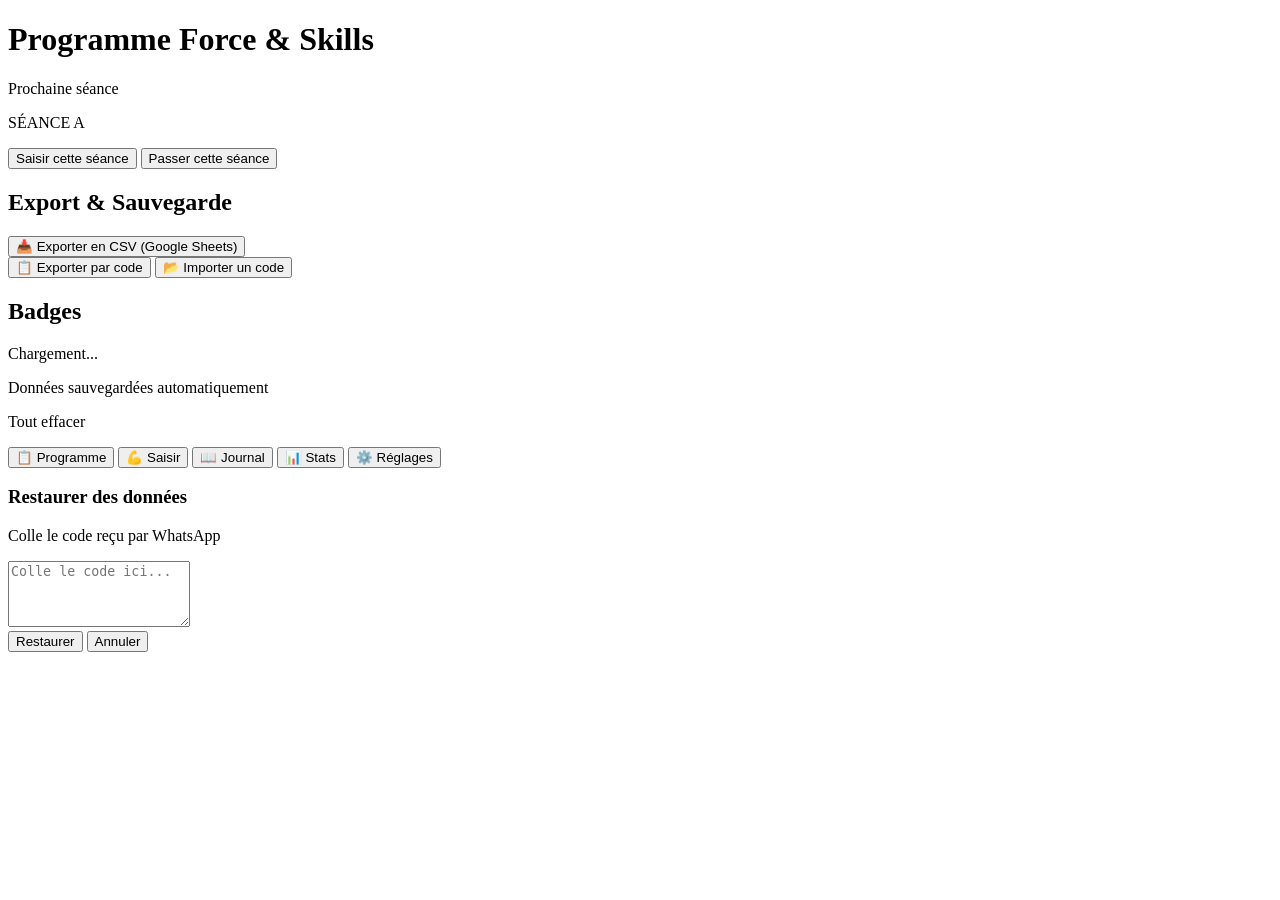
==== commit d7580b25: "Add files via upload" ====
--- a/index.html
+++ b/index.html
@@ -1,1420 +1,108 @@
-<!DOCTYPE html>
-<html lang="fr">
-<head>
-<meta charset="UTF-8">
-<meta name="viewport" content="width=device-width, initial-scale=1.0, maximum-scale=1.0, user-scalable=no">
-<title>Programme Force</title>
-<link rel="preconnect" href="https://fonts.googleapis.com">
-<link rel="preconnect" href="https://fonts.gstatic.com" crossorigin>
-<link href="https://fonts.googleapis.com/css2?family=Figtree:wght@500;600;700;800&family=Inter:wght@400;500;600&display=swap" rel="stylesheet">
-<link rel="manifest" href="manifest.json">
-<meta name="theme-color" content="#2a2a35">
-<meta name="apple-mobile-web-app-capable" content="yes">
-<style>
-*, *::before, *::after { box-sizing: border-box; margin: 0; padding: 0; }
-
-:root {
-  --bg: #2a2a35;
-  --surface: #333340;
-  --surface-h: #3a3a48;
-  --border: rgba(230,225,215,0.06);
-  --border-l: rgba(230,225,215,0.12);
-  --text: #ddd8ce;
-  --text2: #9a94a2;
-  --text3: #6e6880;
-  --a: #5a9aaa;
-  --a-bg: rgba(90,154,170,0.12);
-  --a-line: rgba(90,154,170,0.25);
-  --b: #c99550;
-  --b-bg: rgba(201,149,80,0.12);
-  --b-line: rgba(201,149,80,0.25);
-  --cx: #d16b4a;
-  --cx-h: #db7b5c;
-  --ok: #4a9a5c;
-  --ko: #d44a3a;
-  --r1: #5a5870;
-  --r2: #7a7488;
-  --r3: #c99550;
-  --r4: #d4a060;
-  --r5: #d16b4a;
-  --rad: 12px;
-  --rad-s: 8px;
-  --ff-h: 'Figtree', sans-serif;
-  --ff-b: 'Inter', sans-serif;
-  --shad: 0 2px 8px rgba(0,0,0,0.2), 0 4px 16px rgba(0,0,0,0.1);
-}
-
-html { font-size: 16px; }
-body {
-  font-family: var(--ff-b);
-  background: var(--bg);
-  color: var(--text);
-  min-height: 100vh;
-  line-height: 1.6;
-  -webkit-font-smoothing: antialiased;
-}
-
-.app { max-width: 820px; margin: 0 auto; padding: 20px 14px 32px; }
-
-/* Toast */
-.toast {
-  position: fixed;
-  bottom: 24px;
-  left: 50%;
-  transform: translateX(-50%) translateY(80px);
-  padding: 12px 28px;
-  border-radius: 10px;
-  font-family: var(--ff-b);
-  font-weight: 600;
-  font-size: .85rem;
-  color: #fff;
-  background: #444450;
-  box-shadow: 0 4px 24px rgba(0,0,0,.3);
-  z-index: 200;
-  opacity: 0;
-  transition: all .3s ease;
-  pointer-events: none;
-  white-space: nowrap;
-}
-.toast.show { opacity: 1; transform: translateX(-50%) translateY(0); }
-.toast.ok { background: var(--ok); color: #fff; }
-.toast.ko { background: var(--ko); color: #fff; }
-
-/* Header */
-.hdr { text-align: center; padding: 4px 0 6px; }
-.hdr h1 {
-  font-family: var(--ff-h);
-  font-weight: 800;
-  font-size: 1.25rem;
-  letter-spacing: -.01em;
-  color: var(--text);
-}
-.hdr .sub {
-  font-size: .68rem;
-  color: var(--text3);
-  font-weight: 500;
-  text-transform: uppercase;
-  letter-spacing: .07em;
-  margin-top: 0;
-}
-
-/* Next session */
-.nx { margin: 12px 0 16px; }
-.nx-in {
-  background: var(--surface);
-  border-radius: var(--rad);
-  padding: 18px 20px 16px;
-  text-align: center;
-  box-shadow: var(--shad);
-  position: relative;
-  overflow: hidden;
-}
-.nx-in::before {
-  content: '';
-  position: absolute;
-  inset: 0;
-  opacity: 0.06;
-  pointer-events: none;
-}
-.nx-a .nx-in::before { background: linear-gradient(135deg, var(--a), transparent); }
-.nx-b .nx-in::before { background: linear-gradient(135deg, var(--b), transparent); }
-.nx-l {
-  font-size: .6rem;
-  text-transform: uppercase;
-  letter-spacing: .12em;
-  color: var(--text3);
-  font-weight: 600;
-}
-.nx-t {
-  font-family: var(--ff-h);
-  font-weight: 800;
-  font-size: 2rem;
-  line-height: 1.15;
-  margin: 1px 0;
-  letter-spacing: -.02em;
-}
-.nx-a .nx-t { color: var(--a); }
-.nx-b .nx-t { color: var(--b); }
-.nx-f { font-size: .8rem; color: var(--text2); font-weight: 500; margin-bottom: 1px; }
-.nx-d { font-size: .7rem; color: var(--text3); margin-bottom: 4px; }
-.nx-w { font-size: .65rem; color: var(--text3); text-transform: uppercase; letter-spacing: .08em; margin-bottom: 10px; }
-.nx-btn {
-  display: inline-flex;
-  align-items: center;
-  gap: 6px;
-  padding: 10px 28px;
-  border: none;
-  border-radius: 999px;
-  font-family: var(--ff-b);
-  font-weight: 600;
-  font-size: .82rem;
-  cursor: pointer;
-  transition: all .2s;
-  color: #fff;
-}
-.nx-a .nx-btn { background: var(--a); }
-.nx-a .nx-btn:hover { background: #6aaaaa; }
-.nx-b .nx-btn { background: var(--b); }
-.nx-b .nx-btn:hover { background: #daa55a; }
-.nx-btn:active { transform: scale(.97); }
-
-/* Tabs */
-.tabs {
-  display: flex;
-  gap: 4px;
-  margin: 0 0 16px;
-  padding: 3px;
-  background: var(--surface);
-  border-radius: var(--rad-s);
-  box-shadow: var(--shad);
-}
-.tb {
-  flex: 1;
-  padding: 8px 6px;
-  border: none;
-  border-radius: 7px;
-  background: transparent;
-  color: var(--text3);
-  font-family: var(--ff-b);
-  font-weight: 500;
-  font-size: .78rem;
-  cursor: pointer;
-  transition: all .2s;
-}
-.tb:hover { color: var(--text2); }
-.tb.act {
-  background: var(--bg);
-  color: var(--text);
-  font-weight: 600;
-}
-.tc { display: none; }
-.tc.act { display: block; animation: in .25s ease; }
-@keyframes in {
-  from { opacity: 0; transform: translateY(5px); }
-  to { opacity: 1; transform: translateY(0); }
-}
-
-/* Cards */
-.cd {
-  background: var(--surface);
-  border-radius: var(--rad);
-  box-shadow: var(--shad);
-  overflow: hidden;
-  margin-bottom: 12px;
-}
-.cd-h {
-  padding: 12px 14px;
-  display: flex;
-  align-items: center;
-  justify-content: space-between;
-  border-bottom: 1px solid var(--border);
-}
-.cd-h h2 { font-family: var(--ff-h); font-weight: 700; font-size: .9rem; }
-.cd-b { padding: 10px 14px 14px; }
-.bdg {
-  font-size: .6rem;
-  font-weight: 700;
-  padding: 2px 9px;
-  border-radius: 999px;
-  text-transform: uppercase;
-  letter-spacing: .06em;
-}
-.ba { background: var(--a-bg); color: var(--a); }
-.bb { background: var(--b-bg); color: var(--b); }
-
-/* Program exercise list */
-.el { display: flex; flex-direction: column; gap: 0; }
-.ei {
-  padding: 11px 0;
-  border-bottom: 1px solid var(--border);
-}
-.ei:first-child { padding-top: 0; }
-.ei:last-child { border: none; padding-bottom: 0; }
-.en {
-  font-weight: 600;
-  font-size: .82rem;
-  margin-bottom: 2px;
-  display: flex;
-  align-items: center;
-  gap: 7px;
-  flex-wrap: wrap;
-}
-.en .n {
-  display: inline-flex;
-  align-items: center;
-  justify-content: center;
-  width: 18px;
-  height: 18px;
-  border-radius: 50%;
-  font-size: .6rem;
-  font-weight: 700;
-  flex-shrink: 0;
-}
-.na { background: var(--a-bg); color: var(--a); }
-.nb { background: var(--b-bg); color: var(--b); }
-.ed {
-  display: flex;
-  flex-wrap: wrap;
-  gap: 2px 12px;
-  font-size: .74rem;
-  color: var(--text2);
-  margin-top: 1px;
-}
-.ed .lb { color: var(--text3); font-size: .65rem; }
-.enote {
-  font-size: .68rem;
-  color: var(--text3);
-  margin-top: 4px;
-  padding: 5px 8px;
-  background: var(--bg);
-  border-radius: 5px;
-  border-left: 2px solid var(--line);
-  line-height: 1.5;
-}
-.prog-ind {
-  display: inline-flex;
-  align-items: center;
-  gap: 5px;
-  margin-top: 4px;
-  font-size: .72rem;
-  flex-wrap: wrap;
-  background: var(--bg);
-  padding: 3px 8px;
-  border-radius: 5px;
-}
-.prog-ind .last { color: var(--text2); }
-.prog-ind .arr { color: var(--text3); font-size: .65rem; }
-.prog-ind .next { color: var(--ok); font-weight: 600; }
-.prog-ind .init { color: var(--text3); font-style: italic; }
-
-/* Log */
-.ls { display: flex; gap: 8px; margin-bottom: 14px; }
-.lb2 {
-  flex: 1;
-  padding: 9px;
-  border: 1px solid var(--border);
-  border-radius: var(--rad-s);
-  background: transparent;
-  color: var(--text2);
-  font-family: var(--ff-b);
-  font-weight: 600;
-  font-size: .82rem;
-  cursor: pointer;
-  transition: all .2s;
-  text-align: center;
-}
-.lb2:hover { border-color: var(--border-l); }
-.ls-a { background: var(--a-bg); border-color: var(--a); color: var(--a); }
-.ls-b { background: var(--b-bg); border-color: var(--b); color: var(--b); }
-
-.ec {
-  background: var(--bg);
-  border-radius: var(--rad-s);
-  padding: 12px;
-  margin-bottom: 8px;
-}
-.ec:last-child { margin-bottom: 0; }
-.ech {
-  display: flex;
-  justify-content: space-between;
-  align-items: baseline;
-  margin-bottom: 8px;
-  gap: 6px;
-  flex-wrap: wrap;
-}
-.ech .nm { font-weight: 600; font-size: .82rem; }
-.ech .tg {
-  font-size: .78rem;
-  color: var(--text2);
-  background: rgba(255,255,255,0.05);
-  padding: 2px 10px;
-  border-radius: 999px;
-  font-weight: 600;
-}
-.ei2 {
-  display: grid;
-  grid-template-columns: 1fr 1.5fr;
-  gap: 7px;
-  margin-bottom: 7px;
-}
-.lg { display: flex; flex-direction: column; gap: 2px; }
-.lg l {
-  font-size: .6rem;
-  text-transform: uppercase;
-  letter-spacing: .06em;
-  color: var(--text3);
-  font-weight: 600;
-}
-.lg input, .lg textarea {
-  width: 100%;
-  padding: 7px 9px;
-  border: 1px solid var(--border);
-  border-radius: 5px;
-  background: var(--surface);
-  color: var(--text);
-  font-family: var(--ff-b);
-  font-size: .82rem;
-  transition: all .2s;
-  outline: none;
-}
-.lg input:focus, .lg textarea:focus {
-  border-color: var(--text3);
-}
-.lg input::placeholder, .lg textarea::placeholder { color: var(--text3); opacity: .5; }
-.ww { display: flex; gap: 4px; align-items: center; }
-.ww input { flex: 1; }
-.ww .unit { font-size: .7rem; color: var(--text3); padding: 0 3px; font-weight: 500; }
-.pdc {
-  padding: 6px 9px;
-  border: 1px solid var(--border);
-  border-radius: 5px;
-  background: var(--surface);
-  color: var(--text3);
-  font-family: var(--ff-b);
-  font-size: .68rem;
-  font-weight: 600;
-  cursor: pointer;
-  transition: all .2s;
-  white-space: nowrap;
-}
-.pdc:hover { border-color: var(--border-l); }
-.pdc.act { background: var(--bg); color: var(--text); border-color: var(--border-l); }
-
-/* RPE row */
-.rpe-row { display: flex; gap: 4px; }
-.rpe-btn {
-  width: 30px;
-  height: 30px;
-  border-radius: 50%;
-  border: 1px solid var(--border);
-  background: var(--surface);
-  color: var(--text3);
-  font-family: var(--ff-b);
-  font-weight: 600;
-  font-size: .72rem;
-  cursor: pointer;
-  transition: all .15s;
-  display: flex;
-  align-items: center;
-  justify-content: center;
-}
-.rpe-btn:hover { border-color: var(--border-l); color: var(--text2); }
-.rpe-btn.sel { color: #fff; border-color: transparent; }
-.rpe-btn.s1.sel { background: var(--r1); }
-.rpe-btn.s2.sel { background: var(--r2); }
-.rpe-btn.s3.sel { background: var(--r3); }
-.rpe-btn.s4.sel { background: var(--r4); }
-.rpe-btn.s5.sel { background: var(--r5); }
-
-.l-sub { margin-top: 14px; }
-.l-sub button {
-  width: 100%;
-  padding: 13px;
-  border: none;
-  border-radius: var(--rad-s);
-  font-family: var(--ff-b);
-  font-weight: 700;
-  font-size: .9rem;
-  cursor: pointer;
-  transition: all .2s;
-  color: #fff;
-  background: var(--cx);
-}
-.l-sub button:active { transform: scale(.98); }
-.l-sub button.sub-a { background: var(--a); }
-.l-sub button.sub-a:hover { background: #6aaaaa; }
-.l-sub button.sub-b { background: var(--b); }
-.l-sub button.sub-b:hover { background: #daa55a; }
-.l-empty { text-align: center; padding: 28px 14px; color: var(--text3); }
-
-/* Journal */
-.j-empty {
-  text-align: center;
-  padding: 40px 14px;
-  color: var(--text3);
-}
-.j-empty p { font-size: .82rem; }
-.je { margin-bottom: 10px; }
-.je:last-child { margin-bottom: 0; }
-.jh {
-  display: flex;
-  justify-content: space-between;
-  align-items: center;
-  padding: 8px 12px;
-  background: var(--bg);
-  border-radius: var(--rad-s) var(--rad-s) 0 0;
-  border: 1px solid var(--border);
-  border-bottom: none;
-  flex-wrap: wrap;
-  gap: 3px;
-}
-.jh .lft { display: flex; align-items: center; gap: 8px; }
-.jh .jd { font-size: .78rem; font-weight: 600; }
-.jh .jt {
-  font-size: .6rem;
-  font-weight: 700;
-  padding: 2px 8px;
-  border-radius: 999px;
-  text-transform: uppercase;
-  letter-spacing: .04em;
-}
-.jh .jt.ha { background: var(--a-bg); color: var(--a); }
-.jh .jt.hb { background: var(--b-bg); color: var(--b); }
-.jh .h-del {
-  background: none;
-  border: none;
-  color: var(--text3);
-  cursor: pointer;
-  font-size: .78rem;
-  padding: 3px 6px;
-  border-radius: 4px;
-  transition: all .15s;
-}
-.jh .h-del:hover { color: var(--ko); background: rgba(201,74,58,.08); }
-.jb {
-  background: var(--surface);
-  border: 1px solid var(--border);
-  border-top: none;
-  border-radius: 0 0 var(--rad-s) var(--rad-s);
-  overflow: hidden;
-}
-.jtbl { width: 100%; border-collapse: collapse; font-size: .74rem; }
-.jtbl th {
-  text-align: left;
-  padding: 5px 8px;
-  color: var(--text3);
-  font-weight: 600;
-  font-size: .6rem;
-  text-transform: uppercase;
-  letter-spacing: .05em;
-  border-bottom: 1px solid var(--border);
-}
-.jtbl td {
-  padding: 5px 8px;
-  border-bottom: 1px solid var(--border);
-  color: var(--text2);
-}
-.jtbl tr:last-child td { border-bottom: none; }
-.jtbl td:first-child { font-weight: 500; color: var(--text); }
-.rpe-txt { font-size: .78rem; letter-spacing: .02em; }
-
-/* Stats */
-.st-empty {
-  text-align: center;
-  padding: 40px 14px;
-  color: var(--text3);
-}
-.st-empty p { font-size: .82rem; }
-.st-cd { margin-bottom: 14px; }
-.st-cd .cd-h { padding: 10px 14px; }
-.st-cd .cd-h h2 { font-size: .82rem; }
-.st-desc {
-  font-size: .7rem;
-  color: var(--text3);
-  padding: 6px 14px 0;
-  line-height: 1.4;
-}
-.st-cd canvas { width: 100%; height: 180px; display: block; }
-.st-leg {
-  display: flex;
-  flex-wrap: wrap;
-  gap: 3px 12px;
-  justify-content: center;
-  padding: 4px 14px 10px;
-  font-size: .68rem;
-  color: var(--text2);
-}
-.st-leg span {
-  display: inline-flex;
-  align-items: center;
-  gap: 4px;
-}
-.st-leg .dot {
-  width: 8px;
-  height: 8px;
-  border-radius: 50%;
-  display: inline-block;
-  flex-shrink: 0;
-}
-
-/* Export */
-.exs { margin-top: 2px; }
-.ebtn {
-  width: 100%;
-  padding: 11px;
-  border: 1px solid var(--border);
-  border-radius: var(--rad-s);
-  background: var(--surface);
-  color: var(--text2);
-  font-family: var(--ff-b);
-  font-weight: 600;
-  font-size: .78rem;
-  cursor: pointer;
-  transition: all .2s;
-  box-shadow: var(--shad);
-}
-.ebtn:hover { background: var(--surface-h); border-color: var(--border-l); color: var(--text); }
-
-/* Footer */
-.ftr { text-align: center; padding: 16px 0 6px; }
-.ftr p { font-size: .6rem; color: var(--text3); letter-spacing: .03em; margin: 0; }
-.rst-link { color: var(--text3); font-size: .55rem; text-decoration: none; cursor: pointer; opacity: .3; transition: opacity .2s; letter-spacing: .03em; }
-.rst-link:hover { opacity: .7; }
-
-/* Scrollbar */
-::-webkit-scrollbar { width: 5px; }
-::-webkit-scrollbar-track { background: transparent; }
-::-webkit-scrollbar-thumb { background: rgba(255,255,255,.08); border-radius: 999px; }
-::-webkit-scrollbar-thumb:hover { background: rgba(255,255,255,.15); }
-
-/* Modal */
-.modal {
-  position: fixed;
-  inset: 0;
-  z-index: 300;
-  display: flex;
-  align-items: center;
-  justify-content: center;
-  opacity: 0;
-  pointer-events: none;
-  transition: opacity .25s ease;
-}
-.modal.show { opacity: 1; pointer-events: auto; }
-.modal-bg {
-  position: absolute;
-  inset: 0;
-  background: rgba(0,0,0,.6);
-}
-.modal-c {
-  position: relative;
-  background: var(--surface);
-  border-radius: var(--rad);
-  box-shadow: var(--shad);
-  padding: 24px;
-  width: 90%;
-  max-width: 420px;
-  z-index: 1;
-}
-.modal-c h3 {
-  font-family: var(--ff-h);
-  font-weight: 700;
-  font-size: 1rem;
-  margin-bottom: 4px;
-  color: var(--text);
-}
-.modal-c p {
-  font-size: .78rem;
-  color: var(--text2);
-  margin-bottom: 14px;
-}
-.modal-c textarea {
-  width: 100%;
-  padding: 10px 12px;
-  border: 1px solid var(--border);
-  border-radius: var(--rad-s);
-  background: var(--bg);
-  color: var(--text);
-  font-family: var(--ff-b);
-  font-size: .78rem;
-  resize: vertical;
-  outline: none;
-  min-height: 80px;
-  line-height: 1.5;
-}
-.modal-c textarea:focus { border-color: var(--text3); }
-.modal-acts { display: flex; gap: 8px; margin-top: 14px; }
-.modal-acts .ebtn { flex: 1; }
-.ebtn-p { background: var(--cx); color: #fff; border-color: var(--cx); }
-.ebtn-p:hover { background: var(--cx-h); border-color: var(--cx-h); color: #fff; }
-.ebtn-s { font-size: .72rem; }
-.ex-row { display: flex; gap: 8px; margin-top: 8px; }
-.ex-row .ebtn { flex: 1; }
-
-/* Responsive */
-@media (max-width: 480px) {
-  .app { padding: 14px 10px 24px; }
-  .hdr h1 { font-size: 1.1rem; }
-  .nx-t { font-size: 1.6rem; }
-  .ei2 { grid-template-columns: 1fr 1fr; }
-  .tb { font-size: .72rem; padding: 7px 4px; }
-  .st-cd canvas { height: 150px; }
-}
-@media (min-width: 600px) {
-  .ei2 { grid-template-columns: 1fr 1.2fr 1.8fr; }
-}
-</style>
-</head>
-<body>
-
-<div class="toast" id="toast"></div>
-
-<div class="app">
-  <div class="hdr">
-    <h1>Programme Force &amp; Skills</h1>
-    <p class="sub">Juin 2026 &mdash; Recrutement myofibrillaire</p>
-  </div>
-
-  <div class="nx nx-a" id="nx">
-    <div class="nx-in">
-      <p class="nx-l">Prochaine séance</p>
-      <div class="nx-t" id="nxT">SÉANCE A</div>
-      <p class="nx-f" id="nxF"></p>
-      <p class="nx-d" id="nxD"></p>
-      <p class="nx-w" id="nxW"></p>
-      <button class="nx-btn" id="nxBtn">Saisir cette séance</button>
-    </div>
-  </div>
-
-  <div class="tabs">
-    <button class="tb act" data-t="program">Programme</button>
-    <button class="tb" data-t="log">Saisir</button>
-    <button class="tb" data-t="journal">Journal</button>
-    <button class="tb" data-t="stats">Stats</button>
-  </div>
-
-  <div class="tc act" id="tP"><div id="pC"></div></div>
-  <div class="tc" id="tL"><div id="lC"></div></div>
-  <div class="tc" id="tJ"><div id="jC"></div></div>
-  <div class="tc" id="tS"><div id="sC"></div></div>
-
-  <div class="exs">
-    <button class="ebtn" id="exBtn">Exporter en CSV</button>
-    <div class="ex-row">
-      <button class="ebtn ebtn-s" id="expCodeBtn">Exporter par code</button>
-      <button class="ebtn ebtn-s" id="impCodeBtn">Importer un code</button>
-    </div>
-  </div>
-  <div class="modal" id="impModal">
-    <div class="modal-bg" id="modalBg"></div>
-    <div class="modal-c">
-      <h3>Restaurer des donn&eacute;es</h3>
-      <p>Colle le code re&ccedil;u par WhatsApp</p>
-      <textarea id="codeInput" rows="4" placeholder="Colle le code ici..."></textarea>
-      <div class="modal-acts">
-        <button class="ebtn ebtn-p" id="restoreBtn">Restaurer</button>
-        <button class="ebtn" id="modalCancel">Annuler</button>
-      </div>
-    </div>
-  </div>
-  <div class="ftr"><p>Données sauvegardées automatiquement</p><p><a class="rst-link" id="rstBtn">Tout effacer</a></p></div>
-</div>
-
-<script>
-const PR = {
-  A: {
-    label: 'Séance A',
-    focus: 'Force de Tirage & Cuisses',
-    color: 'a',
-    ex: [
-      { num: 1, name: 'Tractions lestées (Pronation)', sets: 5, reps: '4', iw: 6, rest: '3 min', note: 'Tirage explosif, menton au-dessus de la barre. Descente freinée 2s.' },
-      { num: 2, name: 'Pistol Squat Assisté (chaise)', sets: 4, reps: '5 / jambe', iw: 0, rest: '2 min 30', note: 'Main sur chaise romaine. Poussée pure sans compensation.' },
-      { num: 3, name: 'Tractions Australiennes', sets: 3, reps: '6-8', iw: 5, rest: '2 min', note: 'Rétraction scapulaire max : poitrine à la barre, serrer les omoplates.' },
-      { num: 4, name: 'Relevés de jambes suspendu', sets: 3, reps: '8-10', iw: 0, rest: '1 min 30', note: 'Mouvement ultra lent. Aucun élan ou balancier du bassin.' }
-    ]
-  },
-  B: {
-    label: 'Séance B',
-    focus: 'Force de Poussée',
-    color: 'b',
-    ex: [
-      { num: 1, name: 'Pike Push-Ups (pieds surélevés)', sets: 4, reps: '5-7', iw: 0, rest: '3 min', note: 'Pieds sur chaise. Trajectoire triangle : tête plonge en avant des mains.' },
-      { num: 2, name: 'Dips profonds (Chaise Romaine)', sets: 5, reps: '4', iw: 7, rest: '3 min', note: 'Casser la parallèle. Ne pas cambrer excessivement.' },
-      { num: 3, name: 'Pompes Déficitaires Lestées', sets: 3, reps: '6-8', iw: 5, rest: '2 min', note: 'Mains surélevées. Poitrine sous le niveau des mains.' },
-      { num: 4, name: 'Planche Hardstyle (RKC)', sets: 3, reps: '30-45s', iw: 0, rest: '1 min 30', note: 'RÉTROVERSION du bassin. Tirer les coudes vers les pieds. Aucun creux lombaire.' }
-    ]
-  }
-};
-
-const SK = 'force_v5';
-const TD = [3, 5, 0]; // Wed, Fri, Sun
-let ss = [];
-let nT = 'A';
-
-function load() {
-  try { const r = localStorage.getItem(SK); if (r) ss = JSON.parse(r); } catch (e) {}
-}
-function save() {
-  try { localStorage.setItem(SK, JSON.stringify(ss)); } catch (e) {}
-}
-
-function lastS() { return ss.length ? ss[ss.length - 1] : null; }
-
-function nextT() {
-  const l = lastS();
-  return l ? (l.t === 'A' ? 'B' : 'A') : 'A';
-}
-
-function nextD() {
-  const l = lastS();
-  const f = l ? new Date(l.d) : new Date();
-  const day = f.getDay();
-  var best = null, bestDiff = 8;
-  for (const t of TD) {
-    let d = t - day;
-    if (d <= 0) d += 7;
-    if (d < bestDiff) { bestDiff = d; best = t; }
-  }
-  const r = new Date(f);
-  r.setDate(r.getDate() + (best !== null ? bestDiff : 2));
-  return r;
-}
-
-function fdFR(d) {
-  const days = ['Dimanche','Lundi','Mardi','Mercredi','Jeudi','Vendredi','Samedi'];
-  const months = ['janvier','février','mars','avril','mai','juin','juillet','août','septembre','octobre','novembre','décembre'];
-  return days[d.getDay()] + ' ' + d.getDate() + ' ' + months[d.getMonth()];
-}
-
-function fdISO(d) {
-  return d.getFullYear() + '-' + String(d.getMonth()+1).padStart(2,'0') + '-' + String(d.getDate()).padStart(2,'0');
-}
-
-function dayAbbr(d) {
-  return ['Dim','Lun','Mar','Mer','Jeu','Ven','Sam'][d.getDay()];
-}
-
-function lastW(ty, ix) {
-  const same = ss.filter(s => s.t === ty);
-  if (!same.length) return null;
-  const l = same[same.length - 1];
-  return (l.ex && l.ex[ix] && l.ex[ix].w !== undefined) ? l.ex[ix].w : null;
-}
-
-function toast(msg, isErr) {
-  const el = document.getElementById('toast');
-  el.textContent = msg;
-  el.className = 'toast' + (isErr ? ' ko' : ' ok');
-  requestAnimationFrame(function() {
-    el.classList.add('show');
-    setTimeout(function() { el.classList.remove('show'); }, 2200);
-  });
-}
-
-/* RENDER: Next Session */
-function rNext() {
-  nT = nextT();
-  const card = document.getElementById('nx');
-  const s = PR[nT];
-  card.className = 'nx nx-' + s.color;
-  document.getElementById('nxT').textContent = s.label.toUpperCase();
-  document.getElementById('nxF').textContent = s.focus;
-  const d = nextD();
-  const today = fdISO(new Date());
-  document.getElementById('nxD').textContent = fdFR(d) + (fdISO(d) === today ? ' (aujourd\'hui)' : '');
-  const week = Math.min(4, Math.floor(ss.length / 3) + 1);
-  document.getElementById('nxW').textContent = 'Semaine ' + week + '/4';
-}
-
-/* RENDER: Program */
-function rProg() {
-  const c = document.getElementById('pC');
-  var h = '';
-  for (var k in PR) {
-    var sec = PR[k];
-    var isA = k === 'A';
-    var bc = isA ? 'ba' : 'bb';
-    var nc = isA ? 'na' : 'nb';
-    h += '<div class="cd"><div class="cd-h"><h2>' + sec.label + '</h2><span class="bdg ' + bc + '">' + sec.focus + '</span></div><div class="cd-b"><div class="el">';
-    for (var i = 0; i < sec.ex.length; i++) {
-      var ex = sec.ex[i];
-      var wi = ex.iw > 0 ? '+' + ex.iw + ' kg' : 'PDC';
-      var lw = lastW(k, i);
-      var progHtml = '';
-      if (lw !== null) {
-        var nw = lw + 1;
-        progHtml = '<span class="prog-ind"><span class="last">Dernier : ' + (lw > 0 ? '+' + lw + ' kg' : 'PDC') + '</span> <span class="arr">&rarr;</span> <span class="next">Prochain : ' + (nw > 0 ? '+' + nw + ' kg' : 'PDC') + '</span></span>';
-      } else {
-        progHtml = '<span class="prog-ind"><span class="init">Leste initial : ' + (ex.iw > 0 ? '+' + ex.iw + ' kg' : 'PDC') + '</span></span>';
-      }
-      h += '<div class="ei"><div class="en"><span class="n ' + nc + '">' + ex.num + '</span>' + ex.name + '</div>';
-      h += '<div class="ed"><span><span class="lb">Séries</span> ' + ex.sets + '×' + ex.reps + '</span><span><span class="lb">Leste</span> ' + wi + '</span><span><span class="lb">Repos</span> ' + ex.rest + '</span></div>';
-      h += progHtml;
-      h += '<div class="enote">' + ex.note + '</div></div>';
-    }
-    h += '</div></div></div>';
-  }
-  // Warmup
-  h += '<div class="cd"><div class="cd-h"><h2>Échauffement</h2><span class="bdg ba" style="opacity:.5">10 min</span></div><div class="cd-b">';
-  h += '<div class="ei" style="border:none;padding:0"><div class="en" style="font-size:.78rem;color:var(--text2);font-weight:500"><span style="display:inline-flex;width:18px;height:18px;border-radius:50%;font-size:.6rem;font-weight:700;background:var(--bg);color:var(--text3);align-items:center;justify-content:center;flex-shrink:0">1</span>Mobilité articulaire (3 min)</div></div>';
-  h += '<div class="ei" style="border:none;padding:5px 0 0"><div class="en" style="font-size:.78rem;color:var(--text2);font-weight:500"><span style="display:inline-flex;width:18px;height:18px;border-radius:50%;font-size:.6rem;font-weight:700;background:var(--bg);color:var(--text3);align-items:center;justify-content:center;flex-shrink:0">2</span>Activation nerveuse (sans leste)</div><div class="ed" style="padding-left:26px"><span>2×4 Tractions explosives</span><span>2×5 Dips contrôlés</span><span>2×5 Squats</span></div></div>';
-  h += '</div></div>';
-  // Rules
-  h += '<div class="cd"><div class="cd-h"><h2>Règles de progression</h2></div><div class="cd-b" style="font-size:.78rem;color:var(--text2);line-height:1.7">';
-  h += '<p style="margin-bottom:4px"><strong style="color:var(--text)">Surcharge :</strong> Toutes les reps validées → +1 kg au prochain palier.</p>';
-  h += '<p><strong style="color:var(--text)">Stagnation :</strong> Blocage 3 séances → deload −20% une semaine.</p></div></div>';
-  c.innerHTML = h;
-}
-
-/* RENDER: Log */
-function rLog(ty) {
-  var c = document.getElementById('lC');
-  var sec = PR[ty];
-  if (!sec) { c.innerHTML = '<div class="l-empty"><p>Sélectionne une séance</p></div>'; return; }
-  var h = '<div class="ls">';
-  var types = ['A', 'B'];
-  for (var ti = 0; ti < types.length; ti++) {
-    var k = types[ti];
-    var sel = k === ty;
-    var cls = sel ? (k === 'A' ? 'lb2 ls-a' : 'lb2 ls-b') : 'lb2';
-    h += '<button class="' + cls + '" data-lt="' + k + '">' + PR[k].label + '</button>';
-  }
-  h += '</div><form id="lF">';
-  for (var i = 0; i < sec.ex.length; i++) {
-    var ex = sec.ex[i];
-    var lw = lastW(ty, i);
-    var sg = lw !== null ? lw : ex.iw;
-    var pdc = sg === 0;
-    h += '<div class="ec" data-ei="' + i + '">';
-    h += '<div class="ech"><span class="nm">' + ex.num + '. ' + ex.name + '</span><span class="tg">Objectif : ' + ex.sets + '×' + ex.reps + '</span></div>';
-    h += '<div class="ei2">';
-    h += '<div class="lg"><l>Leste</l><div class="ww"><input type="number" name="w_' + i + '" id="w_' + i + '" value="' + sg + '" min="0" step="1"><span class="unit">kg</span><button type="button" class="pdc' + (pdc ? ' act' : '') + '" data-pdc="' + i + '">PDC</button></div></div>';
-    h += '<div class="lg"><l>Réalisé</l><input type="text" name="r_' + i + '" id="r_' + i + '" placeholder="ex: 4,4,4,4,4" autocomplete="off"></div>';
-    h += '</div>';
-    h += '<div class="lg" style="margin-bottom:5px"><l>Ressenti</l><div class="rpe-row" data-rpe="' + i + '">';
-    for (var v = 1; v <= 5; v++) {
-      h += '<button type="button" class="rpe-btn s' + v + '" data-rv="' + v + '">' + v + '</button>';
-    }
-    h += '</div></div>';
-    h += '<div class="lg"><input type="text" name="n_' + i + '" id="n_' + i + '" placeholder="Note (optionnelle)" autocomplete="off"></div>';
-    h += '</div>';
-  }
-    h += '<div class="l-sub"><button type="submit" class="sub-' + ty.toLowerCase() + '">Enregistrer la séance ' + sec.label + '</button></div></form>';
-  c.innerHTML = h;
-
-  // Bind log events
-  var ltBtns = document.querySelectorAll('[data-lt]');
-  for (var bi = 0; bi < ltBtns.length; bi++) {
-    ltBtns[bi].addEventListener('click', function() {
-      var _lt = this.dataset.lt;
-      requestAnimationFrame(function() {
-        requestAnimationFrame(function() { rLog(_lt); });
-      });
-    });
-  }
-  var pdcBtns = document.querySelectorAll('.pdc');
-  for (var pi = 0; pi < pdcBtns.length; pi++) {
-    pdcBtns[pi].addEventListener('click', function() {
-      var idx = this.dataset.pdc;
-      var inp = document.getElementById('w_' + idx);
-      this.classList.toggle('act');
-      if (this.classList.contains('act')) { inp.value = 0; }
-      else { inp.value = PR[ty].ex[parseInt(idx)].iw; }
-    });
-  }
-  var rpeBtns = document.querySelectorAll('.rpe-btn');
-  for (var ri = 0; ri < rpeBtns.length; ri++) {
-    rpeBtns[ri].addEventListener('click', function() {
-      var row = this.closest('.rpe-row');
-      var btns = row.querySelectorAll('.rpe-btn');
-      for (var bj = 0; bj < btns.length; bj++) btns[bj].classList.remove('sel');
-      this.classList.add('sel');
-    });
-  }
-  document.getElementById('lF').addEventListener('submit', hLog);
-}
-
-/* HANDLER: Log submit */
-function hLog(e) {
-  e.preventDefault();
-  var typeBtn = document.querySelector('.lb2.ls-a, .lb2.ls-b');
-  var t = typeBtn ? (typeBtn.classList.contains('ls-a') ? 'A' : 'B') : nT;
-  var sec = PR[t];
-  var ex = [];
-  var ok = true;
-  var cards = document.querySelectorAll('.ec');
-  for (var ci = 0; ci < cards.length; ci++) {
-    var i = parseInt(cards[ci].dataset.ei);
-    var w = Number(document.getElementById('w_' + i).value) || 0;
-    var r = document.getElementById('r_' + i).value.trim();
-    var n = document.getElementById('n_' + i).value.trim();
-    var rpeEl = cards[ci].querySelector('.rpe-btn.sel');
-    var rpe = rpeEl ? Number(rpeEl.dataset.rv) : 0;
-    if (!r) ok = false;
-    ex.push({ w: w, r: r, n: n, rpe: rpe });
-  }
-  if (!ok) { toast('Remplis au moins "Réalisé" pour chaque exercice', true); return; }
-  for (var ei = 0; ei < ex.length; ei++) {
-    if (!ex[ei].rpe) { toast('Sélectionne un ressenti (RPE) pour chaque exercice', true); return; }
-  }
-  ss.push({ id: Date.now(), d: fdISO(new Date()), t: t, ex: ex });
-  save();
-  // Switch to journal
-  var tbs = document.querySelectorAll('.tb');
-  for (var ti = 0; ti < tbs.length; ti++) tbs[ti].classList.remove('act');
-  document.querySelector('[data-t="journal"]').classList.add('act');
-  var tcs = document.querySelectorAll('.tc');
-  for (var tci = 0; tci < tcs.length; tci++) tcs[tci].classList.remove('act');
-  document.getElementById('tJ').classList.add('act');
-  rAll();
-  toast('Séance enregistrée !');
-}
-
-/* RENDER: Journal */
-function rJ() {
-  var c = document.getElementById('jC');
-  if (!ss.length) {
-    c.innerHTML = '<div class="cd"><div class="cd-b"><div class="j-empty"><p>Aucune séance enregistrée.</p><p style="font-size:.7rem;margin-top:4px;color:var(--text3)">Va dans Saisir pour commencer !</p></div></div></div>';
-    return;
-  }
-  var sorted = [];
-  for (var si = ss.length - 1; si >= 0; si--) sorted.push(ss[si]);
-  var h = '';
-  for (var si = 0; si < sorted.length; si++) {
-    var s = sorted[si];
-    var isA = s.t === 'A';
-    var cc = isA ? 'ha' : 'hb';
-    var sec = PR[s.t];
-    var d = new Date(s.d);
-    var ds = fdFR(d);
-    h += '<div class="je"><div class="jh"><div class="lft"><span class="jd">' + ds + '</span><span class="jt ' + cc + '">' + s.t + '</span></div><button class="h-del" data-di="' + s.id + '">&#10005;</button></div><div class="jb"><table class="jtbl"><thead><tr><th>Exercice</th><th>Leste</th><th>Réalisé</th><th>RPE</th></tr></thead><tbody>';
-    for (var ei = 0; ei < sec.ex.length; ei++) {
-      var ex = sec.ex[ei];
-      var lg = (s.ex && s.ex[ei]) ? s.ex[ei] : null;
-      var w = (lg && lg.w !== undefined) ? (lg.w > 0 ? '+' + lg.w : 'PDC') : '—';
-      var r = (lg && lg.r) ? lg.r : '—';
-      var rpe = (lg && lg.rpe) ? lg.rpe : 0;
-      var rpeH = '—';
-      if (rpe) {
-        var dots = '';
-        for (var vi = 1; vi <= 5; vi++) dots += (vi <= rpe) ? '●' : '○';
-        rpeH = '<span class="rpe-txt">' + dots + ' ' + rpe + '/5</span>';
-      }
-      h += '<tr><td>' + ex.name.split(' (')[0] + '</td><td>' + w + '</td><td>' + r + '</td><td>' + rpeH + '</td></tr>';
-    }
-    h += '</tbody></table></div></div>';
-  }
-  c.innerHTML = h;
-  var delBtns = document.querySelectorAll('.h-del');
-  for (var di = 0; di < delBtns.length; di++) {
-    delBtns[di].addEventListener('click', function() {
-      var id = Number(this.dataset.di);
-      if (confirm('Supprimer cette séance ?')) {
-        var newSs = [];
-        for (var sj = 0; sj < ss.length; sj++) if (ss[sj].id !== id) newSs.push(ss[sj]);
-        ss = newSs;
-        save();
-        rAll();
-        toast('Séance supprimée');
-      }
-    });
-  }
-}
-
-/* RENDER: Stats */
-function rStats() {
-  var c = document.getElementById('sC');
-  if (ss.length < 2) {
-    c.innerHTML = '<div class="cd"><div class="cd-b"><div class="st-empty"><p>Pas assez de données pour les statistiques.</p><p style="font-size:.7rem;margin-top:4px;color:var(--text3)">Enregistre au moins 2 séances pour voir les graphiques.</p></div></div></div>';
-    return;
-  }
-  c.innerHTML =
-    '<div class="cd st-cd"><div class="cd-h"><h2>Progression des charges</h2></div><p class="st-desc">Évolution du poids utilisé par exercice au fil des séances. Chaque ligne suit un exercice lesté différent.</p><canvas id="chW"></canvas><div class="st-leg" id="legW"></div></div>' +
-    '<div class="cd st-cd"><div class="cd-h"><h2>Volume par séance</h2></div><p class="st-desc">Estimation du volume total (poids × répétitions cumulées) pour chaque séance. Plus la barre est haute, plus la charge de travail était importante.</p><canvas id="chV"></canvas></div>' +
-    '<div class="cd st-cd"><div class="cd-h"><h2>Ressenti moyen (RPE)</h2></div><p class="st-desc">Moyenne du RPE (1-5) par séance. Permet de voir si l\'intensité perçue augmente avec les charges. Bleu = Séance A, Cuivre = Séance B.</p><canvas id="chR"></canvas></div>';
-  requestAnimationFrame(function() { drawW(); drawV(); drawR(); });
-}
-
-function setupC(id) {
-  var c = document.getElementById(id);
-  var r = c.getBoundingClientRect();
-  var d = window.devicePixelRatio || 1;
-  c.width = r.width * d;
-  c.height = r.height * d;
-  var ctx = c.getContext('2d');
-  ctx.scale(d, d);
-  ctx.clearRect(0, 0, r.width, r.height);
-  return { ctx: ctx, c: c, r: r };
-}
-
-function drawW() {
-  var o = setupC('chW');
-  var ctx = o.ctx, W = o.r.width, H = o.r.height;
-  var pad = 36, padR = 12, padT = 16, padB = 22;
-  var cw = W - pad - padR, ch = H - padT - padB;
-
-  var series = [
-    { name: 'Tractions', key: 'A', idx: 0, color: '#5a9aaa' },
-    { name: 'Australiennes', key: 'A', idx: 2, color: '#7aaab0' },
-    { name: 'Dips', key: 'B', idx: 1, color: '#c99550' },
-    { name: 'Pompes', key: 'B', idx: 3, color: '#d4a878' }
-  ];
-
-  var data = [];
-  for (var si = 0; si < series.length; si++) {
-    var s = series[si];
-    var pts = [];
-    for (var sj = 0; sj < ss.length; sj++) {
-      if (ss[sj].t === s.key && ss[sj].ex && ss[sj].ex[s.idx] && ss[sj].ex[s.idx].w > 0) {
-        pts.push({ d: ss[sj].d, v: ss[sj].ex[s.idx].w });
-      }
-    }
-    data.push({ name: s.name, color: s.color, pts: pts });
-  }
-
-  var allPts = [];
-  for (var di = 0; di < data.length; di++) {
-    for (var pj = 0; pj < data[di].pts.length; pj++) allPts.push(data[di].pts[pj]);
-  }
-  if (!allPts.length) {
-    ctx.fillStyle = '#8a8498'; ctx.font = '12px Inter'; ctx.textAlign = 'center';
-    ctx.fillText('Aucune donnée de charge', W / 2, H / 2); return;
-  }
-
-  var allDates = [];
-  var dateMap = {};
-  for (var pi = 0; pi < allPts.length; pi++) {
-    if (!dateMap[allPts[pi].d]) { dateMap[allPts[pi].d] = true; allDates.push(allPts[pi].d); }
-  }
-  allDates.sort();
-  var xMap = {};
-  for (var di = 0; di < allDates.length; di++) xMap[allDates[di]] = di;
-
-  var maxW = 0;
-  for (var pi = 0; pi < allPts.length; pi++) if (allPts[pi].v > maxW) maxW = allPts[pi].v;
-  maxW += 2;
-
-  // Axes
-  ctx.strokeStyle = 'rgba(255,255,255,0.08)'; ctx.lineWidth = 1;
-  ctx.beginPath(); ctx.moveTo(pad, padT); ctx.lineTo(pad, H - padB); ctx.lineTo(W - padR, H - padB); ctx.stroke();
-
-  ctx.fillStyle = '#8a8498'; ctx.font = '9px Inter'; ctx.textAlign = 'right';
-  for (var w = 0; w <= maxW; w += 2) {
-    var y = padT + ch - (w / maxW) * ch;
-    ctx.fillText(w + 'kg', pad - 4, y + 3);
-  }
-
-  ctx.textAlign = 'center';
-  for (var di = 0; di < allDates.length; di++) {
-    if (di % Math.max(1, Math.floor(allDates.length / 5)) === 0 || di === allDates.length - 1) {
-      ctx.fillStyle = '#8a8498'; ctx.font = '8px Inter';
-      ctx.fillText(allDates[di].slice(5), pad + (di / (allDates.length - 1 || 1)) * cw, H - padB + 12);
-    }
-  }
-
-  // Lines
-  for (var si = 0; si < data.length; si++) {
-    var d = data[si];
-    if (!d.pts.length) continue;
-    d.pts.sort(function(a, b) { return a.d.localeCompare(b.d); });
-    ctx.strokeStyle = d.color; ctx.lineWidth = 2; ctx.lineJoin = 'round';
-    ctx.beginPath();
-    for (var pi = 0; pi < d.pts.length; pi++) {
-      var x = pad + (xMap[d.pts[pi].d] / (allDates.length - 1 || 1)) * cw;
-      var y = padT + ch - (d.pts[pi].v / maxW) * ch;
-      if (pi === 0) ctx.moveTo(x, y); else ctx.lineTo(x, y);
-    }
-    ctx.stroke();
-    for (var pi = 0; pi < d.pts.length; pi++) {
-      var x = pad + (xMap[d.pts[pi].d] / (allDates.length - 1 || 1)) * cw;
-      var y = padT + ch - (d.pts[pi].v / maxW) * ch;
-      ctx.fillStyle = d.color; ctx.beginPath(); ctx.arc(x, y, 3, 0, Math.PI * 2); ctx.fill();
-      ctx.strokeStyle = '#fff'; ctx.lineWidth = 1.5; ctx.stroke();
-    }
-  }
-
-  var leg = document.getElementById('legW');
-  var legHtml = '';
-  for (var si = 0; si < data.length; si++) {
-    if (!data[si].pts.length) continue;
-    legHtml += '<span><span class="dot" style="background:' + data[si].color + '"></span>' + data[si].name + ' (' + data[si].pts.length + ' séances)</span>';
-  }
-  leg.innerHTML = legHtml;
-}
-
-function drawV() {
-  var o = setupC('chV');
-  var ctx = o.ctx, W = o.r.width, H = o.r.height;
-  var pad = 36, padR = 12, padT = 16, padB = 22;
-  var cw = W - pad - padR, ch = H - padT - padB;
-
-  var vols = [];
-  var vsort = ss.slice().sort(function(a, b) { return a.d.localeCompare(b.d); });
-  for (var si = 0; si < vsort.length; si++) {
-    var s = vsort[si];
-    var sec = PR[s.t];
-    var vol = 0;
-    for (var ei = 0; ei < sec.ex.length; ei++) {
-      var lg = (s.ex && s.ex[ei]) ? s.ex[ei] : null;
-      if (lg && lg.w > 0 && lg.r) {
-        var parts = lg.r.split(/[,;\/\s]+/);
-        var sum = 0;
-        for (var pj = 0; pj < parts.length; pj++) sum += parseInt(parts[pj]) || 0;
-        vol += sum * lg.w;
-      }
-    }
-    if (vol > 0) vols.push({ d: s.d, v: vol, t: s.t });
-  }
-  if (!vols.length) {
-    ctx.fillStyle = '#8a8498'; ctx.font = '12px Inter'; ctx.textAlign = 'center';
-    ctx.fillText('Aucune donnée de volume', W / 2, H / 2); return;
-  }
-  var maxV = 0;
-  for (var vi = 0; vi < vols.length; vi++) if (vols[vi].v > maxV) maxV = vols[vi].v;
-  maxV *= 1.1;
-
-  ctx.strokeStyle = 'rgba(255,255,255,0.08)'; ctx.lineWidth = 1;
-  ctx.beginPath(); ctx.moveTo(pad, padT); ctx.lineTo(pad, H - padB); ctx.lineTo(W - padR, H - padB); ctx.stroke();
-
-  ctx.fillStyle = '#8a8498'; ctx.font = '9px Inter'; ctx.textAlign = 'right';
-  var step = Math.max(1, Math.round(maxV / 4 / 10) * 10);
-  for (var v = 0; v <= maxV; v += step) {
-    ctx.fillText(v, pad - 4, padT + ch - (v / maxV) * ch + 3);
-  }
-
-  var bw = Math.min(cw / vols.length * 0.7, 28);
-  for (var vi = 0; vi < vols.length; vi++) {
-    var x = pad + (vi + 0.5) * (cw / vols.length) - bw / 2;
-    var h = (vols[vi].v / maxV) * ch;
-    ctx.fillStyle = vols[vi].t === 'A' ? 'rgba(90,154,170,0.75)' : 'rgba(201,149,80,0.75)';
-    ctx.beginPath();
-    ctx.roundRect(x, padT + ch - h, bw, h, 3);
-    ctx.fill();
-  }
-
-  ctx.textAlign = 'center'; ctx.fillStyle = '#8a8498'; ctx.font = '7px Inter';
-  for (var vi = 0; vi < vols.length; vi++) {
-    ctx.fillText(vols[vi].d.slice(5), pad + (vi + 0.5) * (cw / vols.length), H - padB + 12);
-  }
-}
-
-function drawR() {
-  var o = setupC('chR');
-  var ctx = o.ctx, W = o.r.width, H = o.r.height;
-  var pad = 36, padR = 12, padT = 16, padB = 22;
-  var cw = W - pad - padR, ch = H - padT - padB;
-
-  var rpes = [];
-  var rsort = ss.slice().sort(function(a, b) { return a.d.localeCompare(b.d); });
-  for (var si = 0; si < rsort.length; si++) {
-    var s = rsort[si];
-    if (!s.ex) continue;
-    var vals = [];
-    for (var ei = 0; ei < s.ex.length; ei++) {
-      if (s.ex[ei] && s.ex[ei].rpe) vals.push(s.ex[ei].rpe);
-    }
-    if (vals.length) {
-      var sum = 0;
-      for (var vj = 0; vj < vals.length; vj++) sum += vals[vj];
-      rpes.push({ d: s.d, v: sum / vals.length, t: s.t });
-    }
-  }
-  if (!rpes.length) {
-    ctx.fillStyle = '#8a8498'; ctx.font = '12px Inter'; ctx.textAlign = 'center';
-    ctx.fillText('Aucune donnée RPE', W / 2, H / 2); return;
-  }
-
-  ctx.strokeStyle = 'rgba(255,255,255,0.08)'; ctx.lineWidth = 1;
-  ctx.beginPath(); ctx.moveTo(pad, padT); ctx.lineTo(pad, H - padB); ctx.lineTo(W - padR, H - padB); ctx.stroke();
-
-  ctx.fillStyle = '#8a8498'; ctx.font = '9px Inter'; ctx.textAlign = 'right';
-  for (var v = 1; v <= 5; v++) {
-    var y = padT + ch - ((v - 1) / 4) * ch;
-    ctx.fillText(v, pad - 4, y + 3);
-  }
-
-  // Separate A and B
-  var sA = [], sB = [];
-  for (var ri = 0; ri < rpes.length; ri++) {
-    if (rpes[ri].t === 'A') sA.push(rpes[ri]); else sB.push(rpes[ri]);
-  }
-  var sets = [sA, sB];
-  var cols = ['#5a9aaa', '#c99550'];
-  for (var si = 0; si < 2; si++) {
-    var arr = sets[si];
-    if (!arr.length) continue;
-    ctx.strokeStyle = cols[si]; ctx.lineWidth = 2; ctx.lineJoin = 'round';
-    ctx.beginPath();
-    for (var pi = 0; pi < arr.length; pi++) {
-      var x = pad + (pi + 0.5) * (cw / arr.length);
-      var y = padT + ch - ((arr[pi].v - 1) / 4) * ch;
-      if (pi === 0) ctx.moveTo(x, y); else ctx.lineTo(x, y);
-    }
-    ctx.stroke();
-    for (var pi = 0; pi < arr.length; pi++) {
-      var x = pad + (pi + 0.5) * (cw / arr.length);
-      var y = padT + ch - ((arr[pi].v - 1) / 4) * ch;
-      ctx.fillStyle = cols[si]; ctx.beginPath(); ctx.arc(x, y, 3, 0, Math.PI * 2); ctx.fill();
-      ctx.strokeStyle = '#fff'; ctx.lineWidth = 1.5; ctx.stroke();
-    }
-  }
-
-  ctx.textAlign = 'center'; ctx.fillStyle = '#8a8498'; ctx.font = '7px Inter';
-  for (var ri = 0; ri < rpes.length; ri++) {
-    ctx.fillText(rpes[ri].d.slice(5), pad + (ri + 0.5) * (cw / rpes.length), H - padB + 12);
-  }
-}
-
-/* EXPORT CSV */
-function expCSV() {
-  if (!ss.length) { toast('Aucune séance à exporter', true); return; }
-  var BOM = '\uFEFF';
-  var hd = ['Date','Jour','Séance','Tractions','Dips','Pistol','Pompes','Australiennes','LegRaises','Pike','Planche','Notes'];
-  var csv = BOM + hd.join(';') + '\n';
-  for (var si = 0; si < ss.length; si++) {
-    var s = ss[si];
-    // Tractions: A[0] weight, Dips: B[1] weight, Pistol: A[1] reps, Pompes: B[2] weight
-    // Australiennes: A[2] reps, LegRaises: A[3] reps, Pike: B[0] reps, Planche: B[3] duration/seconds
-    var tractions = '', dips = '', pistol = '', pompes = '', austral = '', legR = '', pike = '', planche = '', notes = '';
-
-    if (s.t === 'A') {
-      if (s.ex[0] && s.ex[0].w !== undefined) tractions = s.ex[0].w > 0 ? '' + s.ex[0].w : '';
-      if (s.ex[1] && s.ex[1].r) pistol = s.ex[1].r;
-      if (s.ex[2] && s.ex[2].r) austral = s.ex[2].r;
-      if (s.ex[3] && s.ex[3].r) legR = s.ex[3].r;
-    } else {
-      if (s.ex[1] && s.ex[1].w !== undefined) dips = s.ex[1].w > 0 ? '' + s.ex[1].w : '';
-      if (s.ex[2] && s.ex[2].w !== undefined) pompes = s.ex[2].w > 0 ? '' + s.ex[2].w : '';
-      if (s.ex[0] && s.ex[0].r) pike = s.ex[0].r;
-      if (s.ex[3] && s.ex[3].r) planche = s.ex[3].r;
-    }
-
-    // Collect notes
-    var noteParts = [];
-    if (s.ex) {
-      for (var ei = 0; ei < s.ex.length; ei++) {
-        if (s.ex[ei] && s.ex[ei].n) noteParts.push(s.ex[ei].n);
-      }
-    }
-    notes = noteParts.join(' / ');
-
-    var d = new Date(s.d);
-    var row = [s.d, dayAbbr(d), s.t, tractions, dips, pistol, pompes, austral, legR, pike, planche, notes];
-    csv += row.join(';') + '\n';
-  }
-  var blob = new Blob([csv], { type: 'text/csv;charset=utf-8;' });
-  var url = URL.createObjectURL(blob);
-  var a = document.createElement('a');
-  a.href = url; a.download = 'Suivi_Force.csv'; a.click();
-  URL.revokeObjectURL(url);
-  toast('CSV exporté !');
-}
-
-/* RENDER ALL */
-function rAll() {
-  rNext(); rProg(); rJ();
-  var lt = document.getElementById('tL');
-  if (lt.classList.contains('act')) rLog(nT);
-  var st = document.getElementById('tS');
-  if (st.classList.contains('act')) rStats();
-}
-
-/* TABS */
-function initT() {
-  var tbs = document.querySelectorAll('.tb');
-  var tabMap = { program: 'tP', log: 'tL', journal: 'tJ', stats: 'tS' };
-  for (var ti = 0; ti < tbs.length; ti++) {
-    tbs[ti].addEventListener('click', function() {
-      var tbs2 = document.querySelectorAll('.tb');
-      for (var tj = 0; tj < tbs2.length; tj++) tbs2[tj].classList.remove('act');
-      this.classList.add('act');
-      var tcs = document.querySelectorAll('.tc');
-      for (var tk = 0; tk < tcs.length; tk++) tcs[tk].classList.remove('act');
-      document.getElementById(tabMap[this.dataset.t]).classList.add('act');
-      if (this.dataset.t === 'log') rLog(nT);
-      if (this.dataset.t === 'journal') rJ();
-      if (this.dataset.t === 'stats') rStats();
-    });
-  }
-  document.getElementById('nxBtn').addEventListener('click', function() {
-    var tbs2 = document.querySelectorAll('.tb');
-    for (var ti = 0; ti < tbs2.length; ti++) tbs2[ti].classList.remove('act');
-    document.querySelector('[data-t="log"]').classList.add('act');
-    var tcs = document.querySelectorAll('.tc');
-    for (var ti = 0; ti < tcs.length; ti++) tcs[ti].classList.remove('act');
-    document.getElementById('tL').classList.add('act');
-    rLog(nT);
-  });
-}
-
-// Init
-load();
-nT = nextT();
-rAll();
-initT();
-document.getElementById('rstBtn').addEventListener('click', function() {
-  if (confirm('Tout effacer ? Cette action est irréversible.') && confirm('Confirmer la suppression de toutes les données ?')) {
-    localStorage.removeItem(SK); ss = []; rAll();
-    document.querySelector('.tb.act').classList.remove('act');
-    document.querySelector('[data-t="program"]').classList.add('act');
-    document.querySelector('.tc.act').classList.remove('act');
-    document.getElementById('tP').classList.add('act');
-    toast('Données effacées');
-  }
-});
-document.getElementById('exBtn').addEventListener('click', expCSV);
-
-/* Export by code */
-function expCode() {
-  if (!ss.length) { toast('Aucune séance à exporter', true); return; }
-  try {
-    var json = JSON.stringify(ss);
-    var code = btoa(unescape(encodeURIComponent(json)));
-    navigator.clipboard.writeText(code).then(function() {
-      toast('Code copié ! Envoie-le par WhatsApp');
-    }, function() {
-      var ta = document.createElement('textarea');
-      ta.value = code;
-      ta.style.position = 'fixed';
-      ta.style.left = '-9999px';
-      document.body.appendChild(ta);
-      ta.select();
-      document.execCommand('copy');
-      document.body.removeChild(ta);
-      toast('Code copié ! Envoie-le par WhatsApp');
-    });
-  } catch(e) {
-    toast("Erreur lors de l'export", true);
-  }
-}
-
-/* Import by code */
-function impCode() {
-  var ta = document.getElementById('codeInput');
-  var code = ta.value.trim();
-  if (!code) { toast('Colle d\'abord un code', true); return; }
-  try {
-    var json = decodeURIComponent(escape(atob(code)));
-    var data = JSON.parse(json);
-    if (Array.isArray(data)) {
-      if (data.length === 0) { toast('Aucune séance dans ce code', true); return; }
-      ss = data;
-      save();
-      closeModal();
-      rAll();
-      toast('Données restaurées ! ' + ss.length + ' séances');
-    } else {
-      toast('Code invalide', true);
-    }
-  } catch(e) {
-    toast('Code invalide : vérifie la copie', true);
-  }
-}
-
-function openModal() {
-  document.getElementById('impModal').classList.add('show');
-  document.getElementById('codeInput').value = '';
-  document.getElementById('codeInput').focus();
-}
-
-function closeModal() {
-  document.getElementById('impModal').classList.remove('show');
-}
-
-document.getElementById('expCodeBtn').addEventListener('click', expCode);
-document.getElementById('impCodeBtn').addEventListener('click', openModal);
-document.getElementById('restoreBtn').addEventListener('click', impCode);
-document.getElementById('modalCancel').addEventListener('click', closeModal);
-document.getElementById('modalBg').addEventListener('click', closeModal);
-document.getElementById('codeInput').addEventListener('keydown', function(e) {
-  if (e.key === 'Enter' && e.ctrlKey) impCode();
-});
-
-/* Register service worker */
-if ('serviceWorker' in navigator) {
-  window.addEventListener('load', function() {
-    navigator.serviceWorker.register('sw.js');
-  });
-}
-</script>
-</body>
-</html>
+<!DOCTYPE html>
+<html lang="fr">
+<head>
+<meta charset="UTF-8">
+<meta name="viewport" content="width=device-width, initial-scale=1.0, maximum-scale=1.0, user-scalable=no">
+<title>Programme Force</title>
+<link rel="preconnect" href="https://fonts.googleapis.com">
+<link rel="preconnect" href="https://fonts.gstatic.com" crossorigin>
+<link href="https://fonts.googleapis.com/css2?family=Figtree:wght@600;700;800&display=swap" rel="stylesheet">
+<link rel="stylesheet" href="css/style.css">
+<link rel="manifest" href="manifest.json">
+<meta name="theme-color" content="#1e1e28">
+<meta name="apple-mobile-web-app-capable" content="yes">
+<meta name="apple-mobile-web-app-status-bar-style" content="black-translucent">
+</head>
+<body>
+
+<div class="toast" id="toast"></div>
+
+<div class="app">
+  <div class="hdr">
+    <h1>Programme Force &amp; Skills</h1>
+    <p class="sub" id="streakDisplay"></p>
+  </div>
+
+  <div class="nx nx-a" id="nx">
+    <div class="nx-in">
+      <p class="nx-l">Prochaine séance</p>
+      <div class="nx-t" id="nxT">SÉANCE A</div>
+      <p class="nx-f" id="nxF"></p>
+      <p class="nx-d" id="nxD"></p>
+      <p class="nx-w" id="nxW"></p>
+      <button class="nx-btn" id="nxBtn">Saisir cette séance</button>
+      <button class="nx-skip" id="skipBtn">Passer cette séance</button>
+    </div>
+  </div>
+
+  <div class="tc act" id="tProgram"><div id="pC"></div></div>
+  <div class="tc" id="tLog"><div id="lC"></div></div>
+  <div class="tc" id="tJournal"><div id="jC"></div></div>
+  <div class="tc" id="tStats"><div id="sC"></div></div>
+  <div class="tc" id="tSettings">
+    <div class="cd">
+      <div class="cd-h"><h2>Export &amp; Sauvegarde</h2></div>
+      <div class="cd-b">
+        <div class="stng">
+          <button class="ebtn" id="exBtn">📥 Exporter en CSV (Google Sheets)</button>
+          <div class="ex-row">
+            <button class="ebtn ebtn-s" id="expCodeBtn">📋 Exporter par code</button>
+            <button class="ebtn ebtn-s" id="impCodeBtn">📂 Importer un code</button>
+          </div>
+        </div>
+      </div>
+    </div>
+    <div class="cd">
+      <div class="cd-h"><h2>Badges</h2></div>
+      <div class="cd-b" id="badgesSettings">Chargement...</div>
+    </div>
+    <div class="ftr"><p>Données sauvegardées automatiquement</p><p><a class="rst-link" id="rstBtn">Tout effacer</a></p></div>
+  </div>
+
+  <nav class="nav">
+    <button class="nav-btn act" data-t="program">
+      <span class="nav-icon">📋</span>
+      Programme
+    </button>
+    <button class="nav-btn" data-t="log">
+      <span class="nav-icon">💪</span>
+      Saisir
+    </button>
+    <button class="nav-btn" data-t="journal">
+      <span class="nav-icon">📖</span>
+      Journal
+    </button>
+    <button class="nav-btn" data-t="stats">
+      <span class="nav-icon">📊</span>
+      Stats
+    </button>
+    <button class="nav-btn" data-t="settings">
+      <span class="nav-icon">⚙️</span>
+      Réglages
+    </button>
+  </nav>
+</div>
+
+<div class="modal" id="modal">
+  <div class="modal-bg" id="modalBg"></div>
+  <div class="modal-c" id="modalContent">
+    <h3>Restaurer des données</h3>
+    <p>Colle le code reçu par WhatsApp</p>
+    <textarea id="codeInput" rows="4" placeholder="Colle le code ici..."></textarea>
+    <div class="modal-acts">
+      <button class="ebtn ebtn-p" id="restoreBtn">Restaurer</button>
+      <button class="ebtn" id="modalCancel">Annuler</button>
+    </div>
+  </div>
+</div>
+
+<script src="js/data.js"></script>
+<script src="js/badges.js"></script>
+<script src="js/chrono.js"></script>
+<script src="js/log.js"></script>
+<script src="js/journal.js"></script>
+<script src="js/stats.js"></script>
+<script src="js/export.js"></script>
+<script src="js/app.js"></script>
+</body>
+</html>
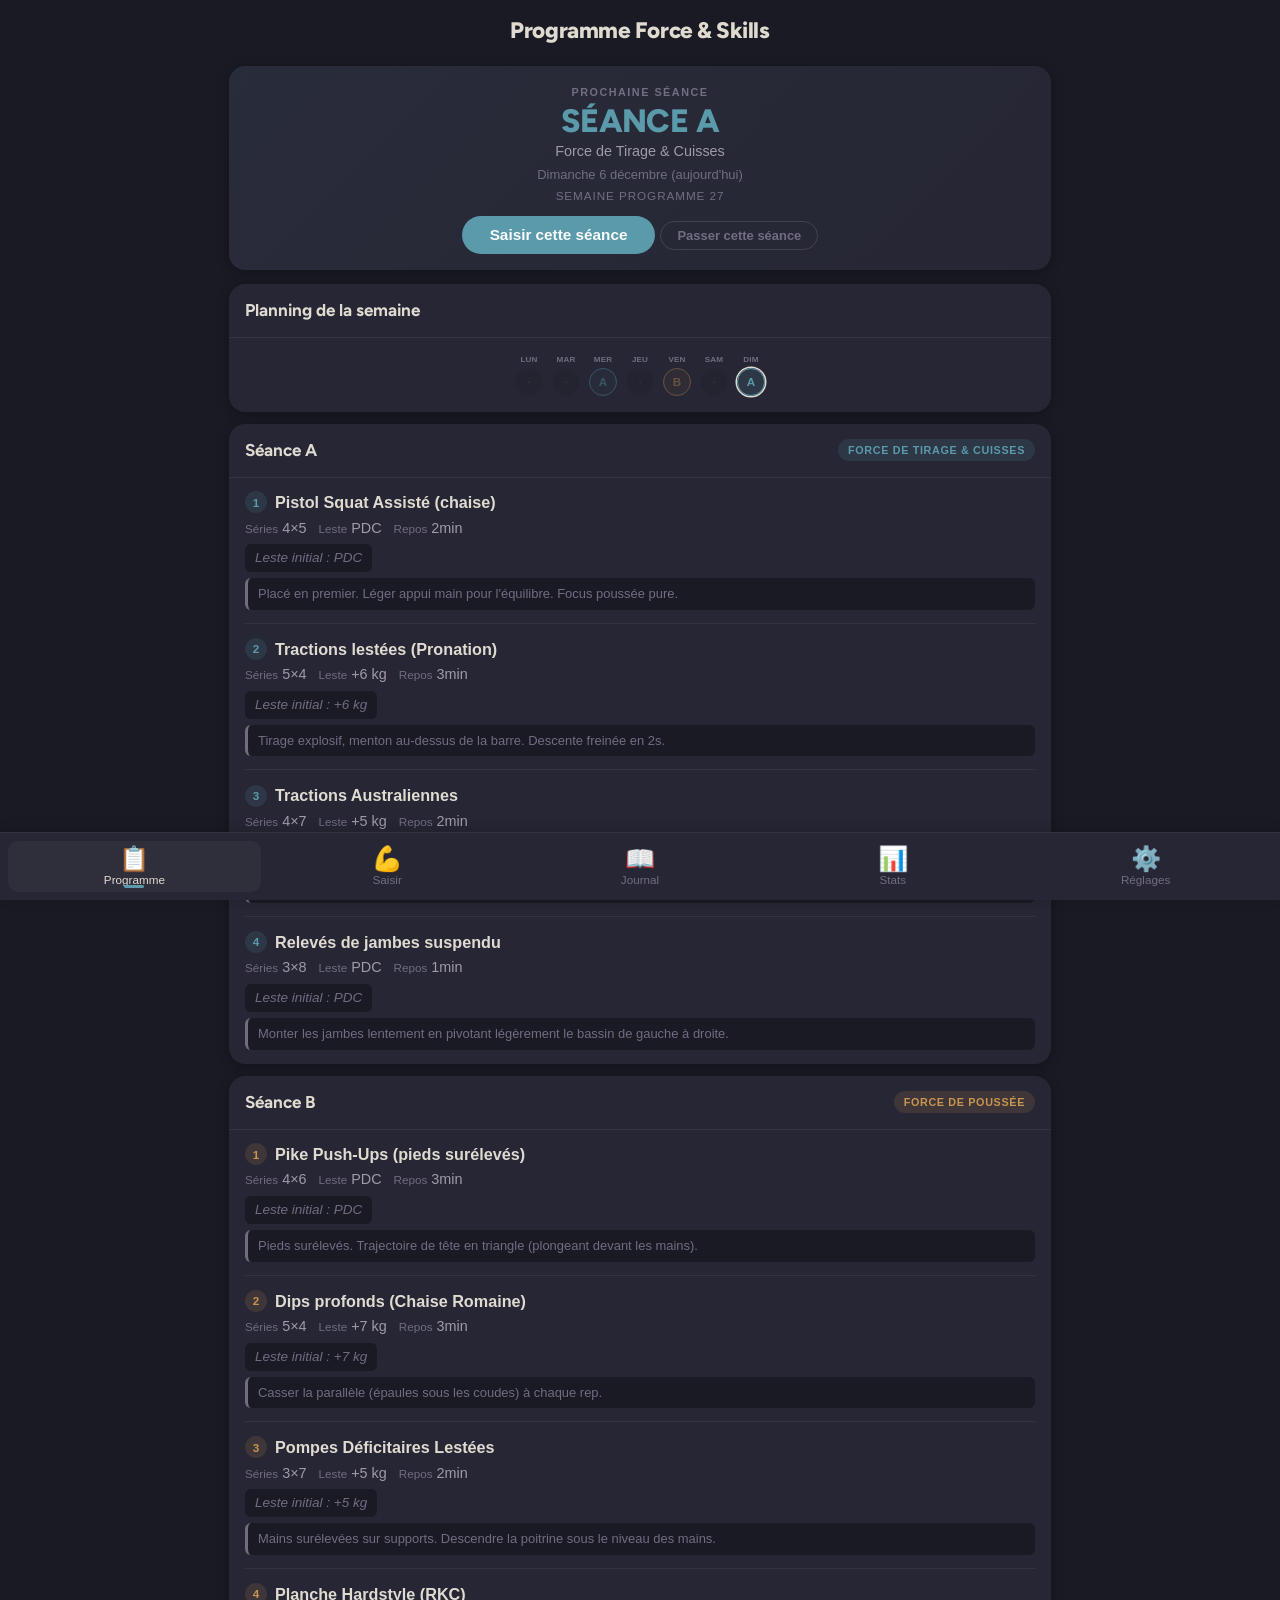
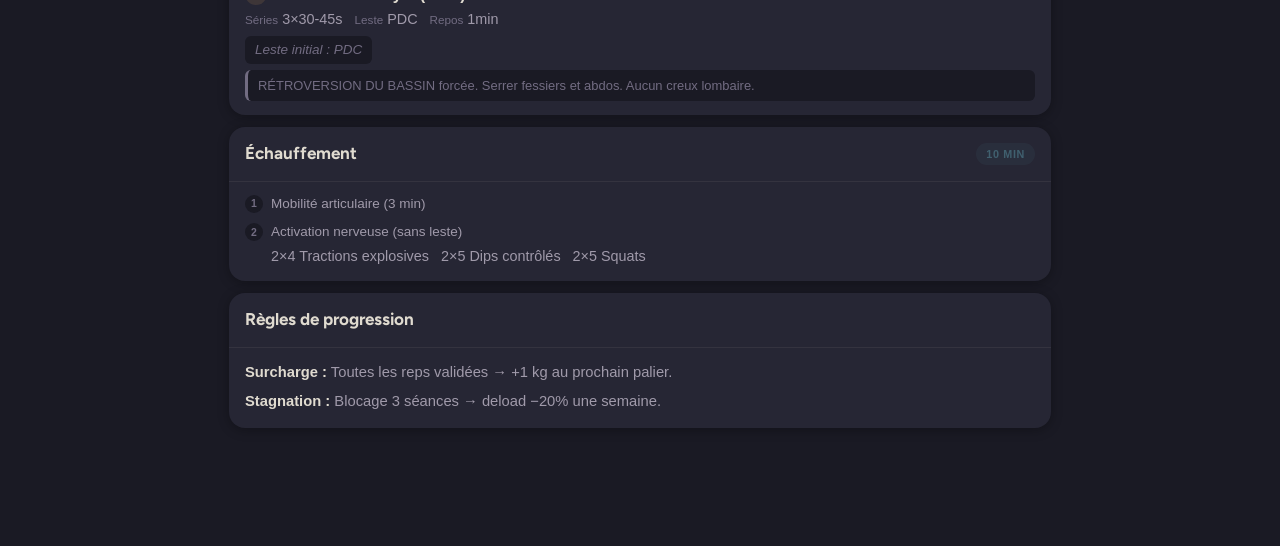
==== commit b0c5fb44: "Add files via upload" ====
--- a/index.html
+++ b/index.html
@@ -98,7 +98,6 @@
 
 <script src="js/data.js"></script>
 <script src="js/badges.js"></script>
-<script src="js/chrono.js"></script>
 <script src="js/log.js"></script>
 <script src="js/journal.js"></script>
 <script src="js/stats.js"></script>
--- a/css/style.css
+++ b/css/style.css
@@ -0,0 +1,1068 @@
+*, *::before, *::after { box-sizing: border-box; margin: 0; padding: 0; }
+
+:root {
+  --bg: #1a1a24;
+  --surface: #262634;
+  --surface-h: #303040;
+  --border: rgba(230,225,215,0.07);
+  --border-l: rgba(230,225,215,0.14);
+  --text: #e0dbd0;
+  --text2: #a09aaa;
+  --text3: #726c82;
+  --a: #5a9aaa;
+  --a-bg: rgba(90,154,170,0.15);
+  --a-line: rgba(90,154,170,0.25);
+  --b: #c99550;
+  --b-bg: rgba(201,149,80,0.15);
+  --b-line: rgba(201,149,80,0.25);
+  --cx: #d16b4a;
+  --cx-h: #db7b5c;
+  --cx-bg: rgba(209,107,74,0.15);
+  --cx-line: rgba(209,107,74,0.25);
+  --ok: #4a9a5c;
+  --ko: #d44a3a;
+  --r1: #4a9a5c;
+  --r2: #7ab85a;
+  --r3: #c9b040;
+  --r4: #d48040;
+  --r5: #d44a3a;
+  --rad: 16px;
+  --rad-s: 12px;
+  --rad-xs: 8px;
+  --ff: -apple-system, BlinkMacSystemFont, 'Segoe UI', Roboto, sans-serif;
+  --ff-h: 'Figtree', sans-serif;
+  --shad: 0 2px 12px rgba(0,0,0,0.3);
+  --shad-l: 0 4px 24px rgba(0,0,0,0.4);
+  --nav-h: 68px;
+  --hdr-h: 56px;
+  --safe-b: env(safe-area-inset-bottom, 0px);
+}
+
+html { font-size: 17px; -webkit-tap-highlight-color: transparent; }
+body {
+  font-family: var(--ff);
+  background: var(--bg);
+  color: var(--text);
+  min-height: 100vh;
+  min-height: 100dvh;
+  line-height: 1.5;
+  -webkit-font-smoothing: antialiased;
+  overflow-x: hidden;
+  padding-bottom: calc(var(--nav-h) + 24px + var(--safe-b));
+}
+
+/* Toast */
+.toast {
+  position: fixed;
+  bottom: calc(var(--nav-h) + 20px + var(--safe-b));
+  left: 50%;
+  transform: translateX(-50%) translateY(80px);
+  padding: 14px 28px;
+  border-radius: 12px;
+  font-weight: 600;
+  font-size: .9rem;
+  color: #fff;
+  background: #444450;
+  box-shadow: 0 4px 24px rgba(0,0,0,.3);
+  z-index: 200;
+  opacity: 0;
+  transition: all .3s ease;
+  pointer-events: none;
+  white-space: nowrap;
+  max-width: 90vw;
+}
+.toast.show { opacity: 1; transform: translateX(-50%) translateY(0); }
+.toast.ok { background: var(--ok); }
+.toast.ko { background: var(--ko); }
+
+/* Header */
+.hdr {
+  position: sticky;
+  top: 0;
+  z-index: 50;
+  background: var(--bg);
+  padding: 14px 16px 8px;
+  text-align: center;
+}
+.hdr h1 {
+  font-family: var(--ff-h);
+  font-weight: 800;
+  font-size: 1.25rem;
+  color: var(--text);
+  letter-spacing: -.02em;
+}
+.hdr .sub {
+  font-size: .65rem;
+  color: var(--text3);
+  font-weight: 600;
+  text-transform: uppercase;
+  letter-spacing: .1em;
+  margin-top: 1px;
+}
+
+/* Next session banner */
+.nx {
+  margin: 10px 14px 14px;
+}
+.nx-in {
+  background: var(--surface);
+  border-radius: var(--rad);
+  padding: 18px 20px 16px;
+  text-align: center;
+  box-shadow: var(--shad);
+  position: relative;
+  overflow: hidden;
+}
+.nx-in::before {
+  content: '';
+  position: absolute;
+  inset: 0;
+  opacity: 0.05;
+  pointer-events: none;
+}
+.nx-a .nx-in::before { background: linear-gradient(135deg, var(--a), transparent); }
+.nx-b .nx-in::before { background: linear-gradient(135deg, var(--b), transparent); }
+.nx-l {
+  font-size: .6rem;
+  text-transform: uppercase;
+  letter-spacing: .14em;
+  color: var(--text3);
+  font-weight: 600;
+}
+.nx-t {
+  font-family: var(--ff-h);
+  font-weight: 800;
+  font-size: 1.8rem;
+  line-height: 1.15;
+  margin: 2px 0;
+  letter-spacing: -.02em;
+}
+.nx-a .nx-t { color: var(--a); }
+.nx-b .nx-t { color: var(--b); }
+.nx-f { font-size: .8rem; color: var(--text2); font-weight: 500; margin-bottom: 2px; }
+.nx-d { font-size: .72rem; color: var(--text3); margin-bottom: 3px; }
+.nx-w { font-size: .65rem; color: var(--text3); text-transform: uppercase; letter-spacing: .08em; margin-bottom: 8px; }
+.nx-btn {
+  display: inline-flex;
+  align-items: center;
+  gap: 5px;
+  padding: 10px 28px;
+  border: none;
+  border-radius: 999px;
+  font-weight: 700;
+  font-size: .85rem;
+  cursor: pointer;
+  transition: all .2s;
+  color: #fff;
+}
+.nx-a .nx-btn { background: var(--a); }
+.nx-a .nx-btn:active { background: #4a8a9a; }
+.nx-b .nx-btn { background: var(--b); }
+.nx-b .nx-btn:active { background: #ba8540; }
+.nx-btn:active { transform: scale(.97); }
+.nx-btn:disabled { opacity: .4; cursor: default; transform: none; }
+.nx-skip {
+  display: inline-block;
+  margin-top: 8px;
+  padding: 6px 16px;
+  border: 1px solid var(--border-l);
+  border-radius: 999px;
+  background: transparent;
+  color: var(--text3);
+  font-size: .72rem;
+  font-weight: 600;
+  cursor: pointer;
+  transition: all .15s;
+}
+.nx-skip:active { background: var(--surface); color: var(--text2); }
+
+/* Bottom Nav */
+.nav {
+  position: fixed;
+  bottom: 0;
+  left: 0;
+  right: 0;
+  z-index: 100;
+  background: var(--surface);
+  border-top: 1px solid var(--border);
+  display: flex;
+  padding: 8px 8px calc(8px + var(--safe-b));
+  box-shadow: 0 -2px 12px rgba(0,0,0,.15);
+}
+.nav-btn {
+  flex: 1;
+  display: flex;
+  flex-direction: column;
+  align-items: center;
+  gap: 2px;
+  padding: 6px 4px;
+  border: none;
+  background: transparent;
+  color: var(--text3);
+  font-size: .65rem;
+  font-weight: 500;
+  cursor: pointer;
+  transition: all .2s;
+  border-radius: 10px;
+  -webkit-tap-highlight-color: transparent;
+  position: relative;
+}
+.nav-btn:active { background: var(--surface-h); }
+.nav-btn .nav-icon {
+  font-size: 1.35rem;
+  line-height: 1;
+  transition: transform .2s;
+}
+.nav-btn:active .nav-icon { transform: scale(.9); }
+.nav-btn.act {
+  color: var(--text);
+  background: rgba(255,255,255,0.04);
+}
+.nav-btn.act::after {
+  content: '';
+  position: absolute;
+  bottom: 4px;
+  left: 50%;
+  transform: translateX(-50%);
+  width: 20px;
+  height: 3px;
+  border-radius: 2px;
+  background: var(--a);
+}
+.nav-btn.act .nav-icon { color: var(--a); }
+
+/* Tab content */
+.tc { display: none; padding: 0 14px 14px; }
+.tc.act { display: block; animation: fadeIn .25s ease; }
+@keyframes fadeIn { from { opacity: 0; transform: translateY(6px); } to { opacity: 1; transform: translateY(0); } }
+
+/* Cards */
+.cd {
+  background: var(--surface);
+  border-radius: var(--rad);
+  box-shadow: var(--shad);
+  overflow: hidden;
+  margin-bottom: 12px;
+}
+.cd-h {
+  padding: 14px 16px;
+  display: flex;
+  align-items: center;
+  justify-content: space-between;
+  border-bottom: 1px solid var(--border);
+}
+.cd-h h2 { font-family: var(--ff-h); font-weight: 700; font-size: .95rem; }
+.cd-b { padding: 12px 16px 14px; }
+.cd-b p { font-size: .82rem !important; }
+.bdg {
+  font-size: .6rem;
+  font-weight: 700;
+  padding: 3px 10px;
+  border-radius: 999px;
+  text-transform: uppercase;
+  letter-spacing: .06em;
+}
+.ba { background: var(--a-bg); color: var(--a); }
+.bb { background: var(--b-bg); color: var(--b); }
+.bcx { background: var(--cx-bg); color: var(--cx); }
+
+/* Exercise list */
+.el { display: flex; flex-direction: column; gap: 0; }
+.ei {
+  padding: 13px 0;
+  border-bottom: 1px solid var(--border);
+}
+.ei:first-child { padding-top: 0; }
+.ei:last-child { border: none; padding-bottom: 0; }
+.en {
+  font-weight: 600;
+  font-size: .9rem;
+  margin-bottom: 3px;
+  display: flex;
+  align-items: center;
+  gap: 8px;
+  flex-wrap: wrap;
+}
+.en .n {
+  display: inline-flex;
+  align-items: center;
+  justify-content: center;
+  width: 22px;
+  height: 22px;
+  border-radius: 50%;
+  font-size: .65rem;
+  font-weight: 700;
+  flex-shrink: 0;
+}
+.na { background: var(--a-bg); color: var(--a); }
+.nb { background: var(--b-bg); color: var(--b); }
+.ed {
+  display: flex;
+  flex-wrap: wrap;
+  gap: 3px 12px;
+  font-size: .8rem;
+  color: var(--text2);
+  margin-top: 2px;
+}
+.ed .lb { color: var(--text3); font-size: .65rem; }
+.enote {
+  font-size: .72rem;
+  color: var(--text3);
+  margin-top: 6px;
+  padding: 6px 10px;
+  background: var(--bg);
+  border-radius: 6px;
+  border-left: 3px solid var(--text3);
+  line-height: 1.5;
+}
+.prog-ind {
+  display: inline-flex;
+  align-items: center;
+  gap: 6px;
+  margin-top: 5px;
+  font-size: .75rem;
+  flex-wrap: wrap;
+  background: var(--bg);
+  padding: 4px 10px;
+  border-radius: 6px;
+}
+.prog-ind .last { color: var(--text2); }
+.prog-ind .arr { color: var(--text3); font-size: .65rem; }
+.prog-ind .next { color: var(--ok); font-weight: 600; }
+.prog-ind .init { color: var(--text3); font-style: italic; }
+.prog-bonus { color: var(--ok); font-size: .65rem; font-weight: 700; }
+
+/* Calendar */
+.cal {
+  display: flex;
+  gap: 3px;
+  justify-content: center;
+  padding: 4px 0 2px;
+  overflow-x: auto;
+  -webkit-overflow-scrolling: touch;
+}
+.cal-day {
+  display: flex;
+  flex-direction: column;
+  align-items: center;
+  gap: 1px;
+  min-width: 34px;
+  flex-shrink: 0;
+}
+.cal-day .cal-dn {
+  font-size: .45rem;
+  color: var(--text3);
+  text-transform: uppercase;
+  letter-spacing: .02em;
+  font-weight: 600;
+}
+.cal-day .cal-badge {
+  width: 28px;
+  height: 28px;
+  border-radius: 50%;
+  display: flex;
+  align-items: center;
+  justify-content: center;
+  font-weight: 800;
+  font-size: .65rem;
+  background: var(--bg);
+  color: var(--text3);
+  border: 1.5px solid var(--border);
+  transition: all .2s;
+}
+.cal-day .cal-badge.a { background: var(--a-bg); color: var(--a); border-color: var(--a); }
+.cal-day .cal-badge.b { background: var(--b-bg); color: var(--b); border-color: var(--b); }
+.cal-day .cal-badge.today { box-shadow: 0 0 0 1.5px var(--text); }
+.cal-day .cal-badge.past { opacity: .4; }
+.cal-day .cal-badge.off { opacity: .15; }
+.cal-day .cal-badge.skipped { opacity: .3; text-decoration: line-through; }
+.cal-day .cal-done { font-size: .4rem; color: var(--ok); line-height: 1; }
+.cal-day .cal-skip { font-size: .35rem; color: var(--text3); line-height: 1; opacity: .5; }
+
+/* Log form */
+.l-session {
+  text-align: center;
+  font-size: .72rem;
+  font-weight: 700;
+  color: var(--text2);
+  margin-bottom: 8px;
+  letter-spacing: .04em;
+  text-transform: uppercase;
+}
+
+/* Exercise card in log */
+.ec {
+  background: var(--bg);
+  border-radius: var(--rad-s);
+  padding: 14px;
+  margin-bottom: 12px;
+}
+.ec:last-child { margin-bottom: 0; }
+.ec.ec-manual {
+  border-left: 3px solid var(--cx);
+  background: linear-gradient(135deg, var(--cx-bg), var(--bg) 60%);
+}
+.ec.ec-manual .nm::after {
+  content: ' MANUEL';
+  font-size: .55rem;
+  font-weight: 700;
+  text-transform: uppercase;
+  letter-spacing: .06em;
+  color: var(--cx);
+  background: var(--cx-bg);
+  padding: 2px 8px;
+  border-radius: 999px;
+  margin-left: 8px;
+  vertical-align: middle;
+}
+.ech {
+  display: flex;
+  justify-content: space-between;
+  align-items: center;
+  margin-bottom: 10px;
+  gap: 8px;
+  flex-wrap: wrap;
+}
+.ech .nm { font-weight: 600; font-size: .9rem; }
+.ech .tg {
+  font-size: .78rem;
+  color: var(--text2);
+  background: rgba(255,255,255,0.04);
+  padding: 3px 10px;
+  border-radius: 999px;
+  font-weight: 600;
+}
+.ei2 {
+  display: grid;
+  grid-template-columns: 1fr 1.5fr;
+  gap: 10px;
+  margin-bottom: 8px;
+}
+.lg { display: flex; flex-direction: column; gap: 3px; }
+.lg l {
+  font-size: .62rem;
+  text-transform: uppercase;
+  letter-spacing: .06em;
+  color: var(--text3);
+  font-weight: 600;
+}
+.lg input, .lg textarea {
+  width: 100%;
+  padding: 10px 12px;
+  border: 1px solid var(--border);
+  border-radius: var(--rad-xs);
+  background: var(--surface);
+  color: var(--text);
+  font-family: var(--ff);
+  font-size: .9rem;
+  transition: all .2s;
+  outline: none;
+  -webkit-appearance: none;
+}
+.lg input:focus, .lg textarea:focus { border-color: var(--text3); }
+.lg input::placeholder, .lg textarea::placeholder { color: var(--text3); opacity: .5; }
+.ww { display: flex; gap: 6px; align-items: center; }
+.ww input { flex: 1; min-width: 60px; height: 44px; text-align: center; -moz-appearance: textfield; }
+.ww input::-webkit-outer-spin-button,
+.ww input::-webkit-inner-spin-button { -webkit-appearance: none; margin: 0; }
+.ww .unit { font-size: .7rem; color: var(--text3); padding: 0 3px; font-weight: 500; }
+.pdc {
+  padding: 8px 12px;
+  border: 1px solid var(--border);
+  border-radius: var(--rad-xs);
+  background: var(--surface);
+  color: var(--text3);
+  font-size: .7rem;
+  font-weight: 600;
+  cursor: pointer;
+  transition: all .2s;
+  white-space: nowrap;
+}
+.pdc:active { background: var(--surface-h); }
+.pdc.act { background: var(--bg); color: var(--text); border-color: var(--border-l); }
+
+/* Set inputs */
+.set-row {
+  display: flex;
+  gap: 4px;
+  flex-wrap: wrap;
+  margin-bottom: 8px;
+  overflow-x: auto;
+  -webkit-overflow-scrolling: touch;
+  padding-bottom: 2px;
+}
+.set-input {
+  display: flex;
+  flex-direction: column;
+  align-items: center;
+  gap: 1px;
+  flex-shrink: 0;
+}
+.set-input l {
+  font-size: .5rem;
+  color: var(--text3);
+  font-weight: 600;
+  text-transform: uppercase;
+}
+.set-input input {
+  width: 44px;
+  height: 44px;
+  border: 2px solid var(--border);
+  border-radius: var(--rad-xs);
+  background: var(--surface);
+  color: var(--text);
+  font-family: var(--ff);
+  font-size: .9rem;
+  font-weight: 700;
+  text-align: center;
+  outline: none;
+  -webkit-appearance: none;
+  transition: all .15s;
+  caret-color: var(--text3);
+}
+.set-input input:focus { border-color: var(--text3); }
+.set-input input.filled { border-color: var(--ok); background: rgba(74,154,92,0.1); color: var(--ok); }
+.set-input input.mid { border-color: var(--b); background: rgba(201,149,80,0.1); color: var(--b); }
+.set-input input.low { border-color: var(--ko); background: rgba(212,74,58,0.1); color: var(--ko); }
+.set-input input.empty { border-color: var(--border); background: var(--surface); color: var(--text3); }
+
+/* RPE */
+.rpe-row { display: flex; gap: 6px; }
+.rpe-btn {
+  width: 38px;
+  height: 38px;
+  border-radius: 50%;
+  border: 2px solid var(--border);
+  background: var(--surface);
+  color: var(--text3);
+  font-weight: 700;
+  font-size: .8rem;
+  cursor: pointer;
+  transition: all .15s;
+  display: flex;
+  align-items: center;
+  justify-content: center;
+}
+.rpe-btn:active { border-color: var(--border-l); }
+.rpe-btn.sel { color: #fff; border-color: transparent; }
+.rpe-btn.s1.sel { background: var(--r1); }
+.rpe-btn.s2.sel { background: var(--r2); }
+.rpe-btn.s3.sel { background: var(--r3); }
+.rpe-btn.s4.sel { background: var(--r4); }
+.rpe-btn.s5.sel { background: var(--r5); }
+
+.rkc-summary {
+  padding: 8px 12px;
+  border-radius: var(--rad-xs);
+  background: var(--bg);
+  font-size: .82rem;
+  font-weight: 600;
+  text-align: center;
+  border: 1px solid var(--border);
+  transition: all .2s;
+}
+.rkc-summary.ok { color: var(--ok); border-color: var(--ok); }
+.rkc-summary.ko { color: var(--ko); border-color: var(--ko); }
+.rkc-summary-sm { font-size: .75rem; font-weight: 500; white-space: nowrap; }
+
+/* Submit */
+.l-sub { margin-top: 14px; }
+.l-sub button {
+  width: 100%;
+  padding: 16px;
+  border: none;
+  border-radius: var(--rad-s);
+  font-weight: 700;
+  font-size: .95rem;
+  cursor: pointer;
+  transition: all .2s;
+  color: #fff;
+  background: var(--cx);
+}
+.l-sub button:active { transform: scale(.98); }
+.l-sub button.sub-a { background: var(--a); }
+.l-sub button.sub-b { background: var(--b); }
+.l-sub button.sub-a:active { background: #4a8a9a; }
+.l-sub button.sub-b:active { background: #ba8540; }
+
+/* Log navigation */
+.log-nav {
+  display: flex;
+  gap: 8px;
+  margin-bottom: 12px;
+}
+.log-nav button {
+  flex: 1;
+  padding: 12px;
+  border: 1px solid var(--border);
+  border-radius: var(--rad-s);
+  background: var(--surface);
+  color: var(--text2);
+  font-weight: 600;
+  font-size: .85rem;
+  cursor: pointer;
+  transition: all .15s;
+}
+.log-nav button:active { background: var(--surface-h); }
+.log-nav button:disabled { opacity: .3; cursor: default; }
+
+/* Recap */
+.recap-card {
+  background: var(--surface);
+  border-radius: var(--rad);
+  overflow: hidden;
+  box-shadow: var(--shad);
+}
+.recap-hdr {
+  padding: 14px 16px;
+  display: flex;
+  justify-content: space-between;
+  align-items: center;
+}
+.recap-hdr-a { background: var(--a-bg); border-bottom: 2px solid var(--a-line); }
+.recap-hdr-b { background: var(--b-bg); border-bottom: 2px solid var(--b-line); }
+.recap-title { font-family: var(--ff-h); font-weight: 800; font-size: 1rem; }
+.recap-hdr-a .recap-title { color: var(--a); }
+.recap-hdr-b .recap-title { color: var(--b); }
+.recap-focus { font-size: .65rem; color: var(--text3); font-weight: 600; text-transform: uppercase; letter-spacing: .05em; }
+.recap-body { padding: 6px 0; }
+.recap-row {
+  display: flex;
+  align-items: center;
+  justify-content: space-between;
+  padding: 10px 16px;
+  border-bottom: 1px solid var(--border);
+  gap: 8px;
+}
+.recap-row:last-child { border-bottom: none; }
+.recap-left { display: flex; align-items: center; gap: 8px; flex: 1; min-width: 0; }
+.recap-check {
+  width: 24px; height: 24px;
+  border-radius: 50%;
+  display: flex; align-items: center; justify-content: center;
+  font-weight: 700; font-size: .7rem;
+  flex-shrink: 0;
+}
+.recap-check.ok { background: rgba(74,154,92,0.2); color: var(--ok); }
+.recap-check.no { background: rgba(212,74,58,0.1); color: var(--text3); }
+.recap-exname { font-weight: 600; font-size: .82rem; white-space: nowrap; overflow: hidden; text-overflow: ellipsis; }
+.recap-right { display: flex; align-items: center; gap: 6px; flex-shrink: 0; }
+.recap-tag {
+  font-size: .7rem;
+  padding: 3px 8px;
+  border-radius: 6px;
+  background: var(--bg);
+  color: var(--text2);
+  font-weight: 600;
+  white-space: nowrap;
+}
+.recap-rpe { font-size: .7rem; color: var(--text2); white-space: nowrap; font-weight: 500; }
+
+.l-empty { text-align: center; padding: 32px 14px; color: var(--text3); font-size: .9rem; }
+
+/* Journal */
+.j-empty { text-align: center; padding: 40px 14px; color: var(--text3); }
+.j-empty p { font-size: .88rem; }
+
+.j-month-nav {
+  display: flex;
+  align-items: center;
+  gap: 8px;
+  margin-bottom: 12px;
+  background: var(--surface);
+  padding: 8px 12px;
+  border-radius: var(--rad-s);
+  border: 1px solid var(--border);
+}
+.j-month-label {
+  flex: 1;
+  text-align: center;
+  font-weight: 600;
+  font-size: .85rem;
+  color: var(--text);
+  text-transform: capitalize;
+}
+.j-month-btn {
+  padding: 6px 12px;
+  border: 1px solid var(--border);
+  border-radius: var(--rad-xs);
+  background: var(--bg);
+  color: var(--text2);
+  font-weight: 600;
+  font-size: .8rem;
+  cursor: pointer;
+  transition: all .15s;
+}
+.j-month-btn:active { background: var(--surface-h); }
+.j-month-select {
+  display: none;
+}
+@media (min-width: 500px) {
+  .j-month-select { display: block; padding: 6px 10px; border: 1px solid var(--border); border-radius: var(--rad-xs); background: var(--bg); color: var(--text); font-size: .8rem; }
+  .j-month-label { display: none; }
+  .j-month-btn { display: none; }
+  .j-type-filter { display: none; }
+}
+
+.j-type-filter { display: flex; gap: 4px; margin-left: auto; }
+.j-type-btn {
+  padding: 5px 12px;
+  border: 1px solid var(--border);
+  border-radius: var(--rad-xs);
+  background: var(--bg);
+  color: var(--text3);
+  font-weight: 700;
+  font-size: .75rem;
+  cursor: pointer;
+  transition: all .15s;
+}
+.j-type-btn:active { background: var(--surface-h); }
+.j-type-btn.act { background: var(--surface); color: var(--text); border-color: var(--border-l); }
+
+.j-list { display: flex; flex-direction: column; gap: 10px; }
+.je {
+  background: var(--surface);
+  border-radius: var(--rad-s);
+  border: 1px solid var(--border);
+  overflow: hidden;
+  transition: all .2s;
+}
+.je:active { border-color: var(--border-l); }
+.je-open { border-color: var(--border-l); box-shadow: 0 1px 8px rgba(0,0,0,0.15); }
+.je-manual {
+  border-left: 3px solid var(--cx);
+  background: linear-gradient(135deg, var(--cx-bg), transparent 60%);
+}
+.jh .jt.hc { background: var(--cx-bg); color: var(--cx); }
+
+.jh {
+  display: flex;
+  justify-content: space-between;
+  align-items: center;
+  padding: 12px 14px;
+  cursor: pointer;
+  gap: 8px;
+  user-select: none;
+  -webkit-tap-highlight-color: transparent;
+}
+.jh .lft { display: flex; align-items: center; gap: 10px; min-width: 0; }
+.jh .jd { font-size: .85rem; font-weight: 600; white-space: nowrap; }
+.jh .jt {
+  font-size: .62rem;
+  font-weight: 700;
+  padding: 3px 10px;
+  border-radius: 999px;
+  text-transform: uppercase;
+  letter-spacing: .04em;
+  flex-shrink: 0;
+}
+.jh .jt.ha { background: var(--a-bg); color: var(--a); }
+.jh .jt.hb { background: var(--b-bg); color: var(--b); }
+.jh-right { display: flex; align-items: center; gap: 6px; flex-shrink: 0; }
+.jh-summary { font-size: .65rem; color: var(--text3); font-weight: 500; white-space: nowrap; }
+.jh-skip-label { font-size: .65rem; color: var(--text3); font-weight: 500; opacity: .5; font-style: italic; }
+.jh-arrow { font-size: .65rem; color: var(--text3); width: 16px; text-align: center; transition: transform .2s; }
+.jh .h-del {
+  background: none;
+  border: none;
+  color: var(--text3);
+  cursor: pointer;
+  font-size: .85rem;
+  padding: 4px 8px;
+  border-radius: 6px;
+  transition: all .15s;
+  line-height: 1;
+}
+.jh .h-del:active { color: var(--ko); background: rgba(201,74,58,.1); }
+.jh .h-edit {
+  background: none;
+  border: none;
+  cursor: pointer;
+  font-size: .85rem;
+  padding: 4px 8px;
+  border-radius: 6px;
+  transition: all .15s;
+  line-height: 1;
+}
+.jh .h-edit:active { background: var(--surface-h); }
+
+.jb {
+  padding: 8px 16px 14px;
+  animation: slideDown .2s ease;
+}
+@keyframes slideDown { from { opacity: 0; max-height: 0; } to { opacity: 1; max-height: 800px; } }
+
+.je-exo {
+  padding: 10px 0;
+  border-bottom: 1px solid var(--border);
+  display: grid;
+  grid-template-columns: 1fr;
+  gap: 6px;
+}
+.je-exo:last-child { border-bottom: none; }
+.je-exo-hdr { display: flex; align-items: center; gap: 10px; }
+.je-exo-check {
+  width: 22px; height: 22px;
+  border-radius: 50%;
+  display: flex; align-items: center; justify-content: center;
+  font-size: .65rem; font-weight: 700;
+  flex-shrink: 0;
+  background: rgba(74,154,92,0.15); color: var(--ok);
+}
+.je-exo-check:empty { background: rgba(212,74,58,0.1); color: var(--text3); }
+.je-exo-name { font-weight: 600; font-size: .85rem; }
+.je-exo-detail { display: flex; align-items: center; gap: 8px; padding-left: 32px; flex-wrap: wrap; }
+.je-tag {
+  font-size: .72rem;
+  padding: 3px 10px;
+  border-radius: 5px;
+  background: var(--bg);
+  color: var(--text2);
+  font-weight: 600;
+}
+.je-reps { font-family: var(--ff-h); letter-spacing: .02em; color: var(--text); }
+.je-rpe { font-size: .75rem; font-weight: 500; display: flex; align-items: center; gap: 4px; }
+.je-exo-a .je-rpe, .je-exo-a .rpe-dots { color: var(--a); }
+.je-exo-b .je-rpe, .je-exo-b .rpe-dots { color: var(--b); }
+.rpe-dots { letter-spacing: .1em; font-size: .6rem; }
+.rpe-num { font-size: .7rem; color: var(--text2); }
+.je-exo-hdr { width: 100%; }
+.je-exo-detail { width: 100%; }
+.je-exo-detail .je-tag { flex: 1 1 auto; text-align: center; min-width: 0; }
+.je-exo-detail .je-reps { flex: 1 1 auto; text-align: center; }
+.je-exo-detail .je-rpe { flex: 0 0 auto; }
+.j-add-btn {
+  width: 100%;
+  padding: 12px;
+  margin-bottom: 10px;
+  border: 1px dashed var(--border-l);
+  border-radius: var(--rad-s);
+  background: transparent;
+  color: var(--text2);
+  font-weight: 600;
+  font-size: .82rem;
+  cursor: pointer;
+  transition: all .15s;
+  text-align: center;
+}
+.j-add-btn:active { background: var(--surface); border-style: solid; color: var(--text); }
+
+.mf-date { display: flex; flex-direction: column; gap: 4px; }
+.mf-date label { font-size: .65rem; text-transform: uppercase; letter-spacing: .06em; color: var(--text3); font-weight: 600; }
+.mf-date input { padding: 10px 12px; border: 1px solid var(--border); border-radius: var(--rad-xs); background: var(--surface); color: var(--text); font-family: var(--ff); font-size: .9rem; outline: none; }
+.mf-date input:focus { border-color: var(--text3); }
+.mf-type { display: flex; flex-direction: column; gap: 4px; }
+.mf-type label { font-size: .65rem; text-transform: uppercase; letter-spacing: .06em; color: var(--text3); font-weight: 600; }
+.mf-type-btns { display: flex; gap: 6px; }
+.mf-type-btn {
+  padding: 5px 12px;
+  border: 1px solid var(--border);
+  border-radius: var(--rad-xs);
+  background: var(--bg);
+  color: var(--text3);
+  font-weight: 700;
+  font-size: .75rem;
+  cursor: pointer;
+  transition: all .15s;
+}
+.mf-type-btn:active { background: var(--surface-h); }
+.mf-type-btn.act { background: var(--surface); color: var(--text); border-color: var(--border-l); }
+.mf-type-btns .mf-type-btn { flex: 1; justify-content: center; }
+
+.je-note {
+  margin-top: 6px;
+  padding: 6px 12px;
+  background: var(--bg);
+  border-radius: 5px;
+  font-size: .74rem;
+  color: var(--text3);
+  border-left: 2px solid var(--a);
+  margin-left: 32px;
+  line-height: 1.5;
+}
+
+.j-more-btn {
+  width: 100%;
+  padding: 12px;
+  border: 1px solid var(--border);
+  border-radius: var(--rad-s);
+  background: var(--surface);
+  color: var(--text2);
+  font-weight: 600;
+  font-size: .82rem;
+  cursor: pointer;
+  transition: all .15s;
+  text-align: center;
+}
+.j-more-btn:active { background: var(--surface-h); }
+
+/* Stats */
+.st-empty { text-align: center; padding: 40px 14px; color: var(--text3); }
+.st-empty p { font-size: .88rem; }
+.st-cd { margin-bottom: 16px; }
+.st-cd .cd-h { padding: 12px 14px; }
+.st-cd .cd-h h2 { font-size: .85rem; }
+.st-desc { font-size: .82rem; color: var(--text3); padding: 8px 14px 0; line-height: 1.5; margin-bottom: 14px; }
+.chart-scroll {
+  overflow-x: auto;
+  -webkit-overflow-scrolling: touch;
+  padding: 0 0 8px;
+  overscroll-behavior-x: contain;
+  touch-action: pan-x;
+  cursor: grab;
+  scroll-behavior: smooth;
+  scroll-snap-type: x proximity;
+}
+.chart-scroll canvas { scroll-snap-align: start; }
+.chart-scroll:active { cursor: grabbing; }
+.chart-scroll.dim-right {
+  background: linear-gradient(to right, transparent 96%, var(--bg) 100%);
+  background-attachment: local;
+}
+.chart-scroll.dim-left {
+  background: linear-gradient(to left, transparent 96%, var(--bg) 100%);
+  background-attachment: local;
+}
+.st-cd canvas { display: block; height: 360px !important; }
+
+/* Settings */
+.stng { display: flex; flex-direction: column; gap: 12px; }
+.ebtn {
+  width: 100%;
+  padding: 14px;
+  border: 1px solid var(--border);
+  border-radius: var(--rad-s);
+  background: var(--surface);
+  color: var(--text2);
+  font-weight: 600;
+  font-size: .85rem;
+  cursor: pointer;
+  transition: all .2s;
+  text-align: center;
+}
+.ebtn:active { background: var(--surface-h); border-color: var(--border-l); }
+.ebtn-p { background: var(--cx); color: #fff; border-color: var(--cx); }
+.ebtn-p:active { background: var(--cx-h); border-color: var(--cx-h); }
+.ebtn-s { font-size: .8rem; }
+.ex-row { display: flex; gap: 10px; }
+.ex-row .ebtn { flex: 1; }
+
+/* Modal */
+.modal {
+  position: fixed;
+  inset: 0;
+  z-index: 300;
+  display: flex;
+  align-items: center;
+  justify-content: center;
+  opacity: 0;
+  pointer-events: none;
+  transition: opacity .25s ease;
+  padding: 24px;
+}
+.modal.show { opacity: 1; pointer-events: auto; }
+.modal-bg {
+  position: absolute;
+  inset: 0;
+  background: rgba(0,0,0,.65);
+}
+.modal-c {
+  position: relative;
+  background: var(--surface);
+  border-radius: var(--rad);
+  box-shadow: var(--shad-l);
+  padding: 28px;
+  width: 100%;
+  max-width: 400px;
+  z-index: 1;
+  max-height: 90vh;
+  overflow-y: auto;
+}
+.modal-c h3 {
+  font-family: var(--ff-h);
+  font-weight: 700;
+  font-size: 1.1rem;
+  margin-bottom: 4px;
+  color: var(--text);
+}
+.modal-c p {
+  font-size: .82rem;
+  color: var(--text2);
+  margin-bottom: 16px;
+}
+.modal-c textarea {
+  width: 100%;
+  padding: 12px 14px;
+  border: 1px solid var(--border);
+  border-radius: var(--rad-s);
+  background: var(--bg);
+  color: var(--text);
+  font-family: var(--ff);
+  font-size: .82rem;
+  resize: vertical;
+  outline: none;
+  min-height: 80px;
+  line-height: 1.5;
+}
+.modal-c textarea:focus { border-color: var(--text3); }
+.modal-acts { display: flex; gap: 10px; margin-top: 16px; }
+.modal-acts .ebtn { flex: 1; }
+
+/* Badge display */
+.badge-grille {
+  display: grid;
+  grid-template-columns: repeat(auto-fill, minmax(90px, 1fr));
+  gap: 10px;
+  margin-top: 10px;
+}
+.badge-item {
+  text-align: center;
+  padding: 10px 6px;
+  border-radius: var(--rad-s);
+  background: var(--bg);
+  border: 1px solid var(--border);
+}
+.badge-item .bi-icon {
+  font-size: 1.7rem;
+  margin-bottom: 3px;
+  display: block;
+}
+.badge-item .bi-name {
+  font-size: .65rem;
+  color: var(--text2);
+  font-weight: 500;
+}
+.badge-item.locked { opacity: .3; filter: grayscale(1); }
+.badge-item.locked .bi-name { color: var(--text3); }
+.badge-unlock {
+  text-align: center;
+  padding: 20px;
+}
+.badge-unlock .bu-icon { font-size: 3rem; display: block; margin-bottom: 6px; }
+.badge-unlock .bu-name { font-size: 1.1rem; font-weight: 700; }
+
+/* Footer */
+.ftr { text-align: center; padding: 16px 0 6px; }
+.ftr p { font-size: .62rem; color: var(--text3); }
+.rst-link { color: var(--text3); font-size: .58rem; text-decoration: none; cursor: pointer; opacity: .3; transition: opacity .2s; }
+.rst-link:active { opacity: .7; }
+
+/* Scrollbar */
+::-webkit-scrollbar { width: 5px; }
+::-webkit-scrollbar-track { background: transparent; }
+::-webkit-scrollbar-thumb { background: rgba(255,255,255,.06); border-radius: 999px; }
+
+/* Responsive */
+@media (max-width: 399px) {
+  .set-input input { width: 38px; height: 38px; }
+  .set-row { gap: 2px; }
+}
+@media (min-width: 600px) {
+  .ei2 { grid-template-columns: 1fr 1fr 1.5fr; }
+  .set-input input { width: 56px; height: 52px; }
+  .ww input { height: 52px; }
+}
+@media (min-width: 820px) {
+  .app { max-width: 850px; margin: 0 auto; }
+  html { font-size: 18px; }
+}
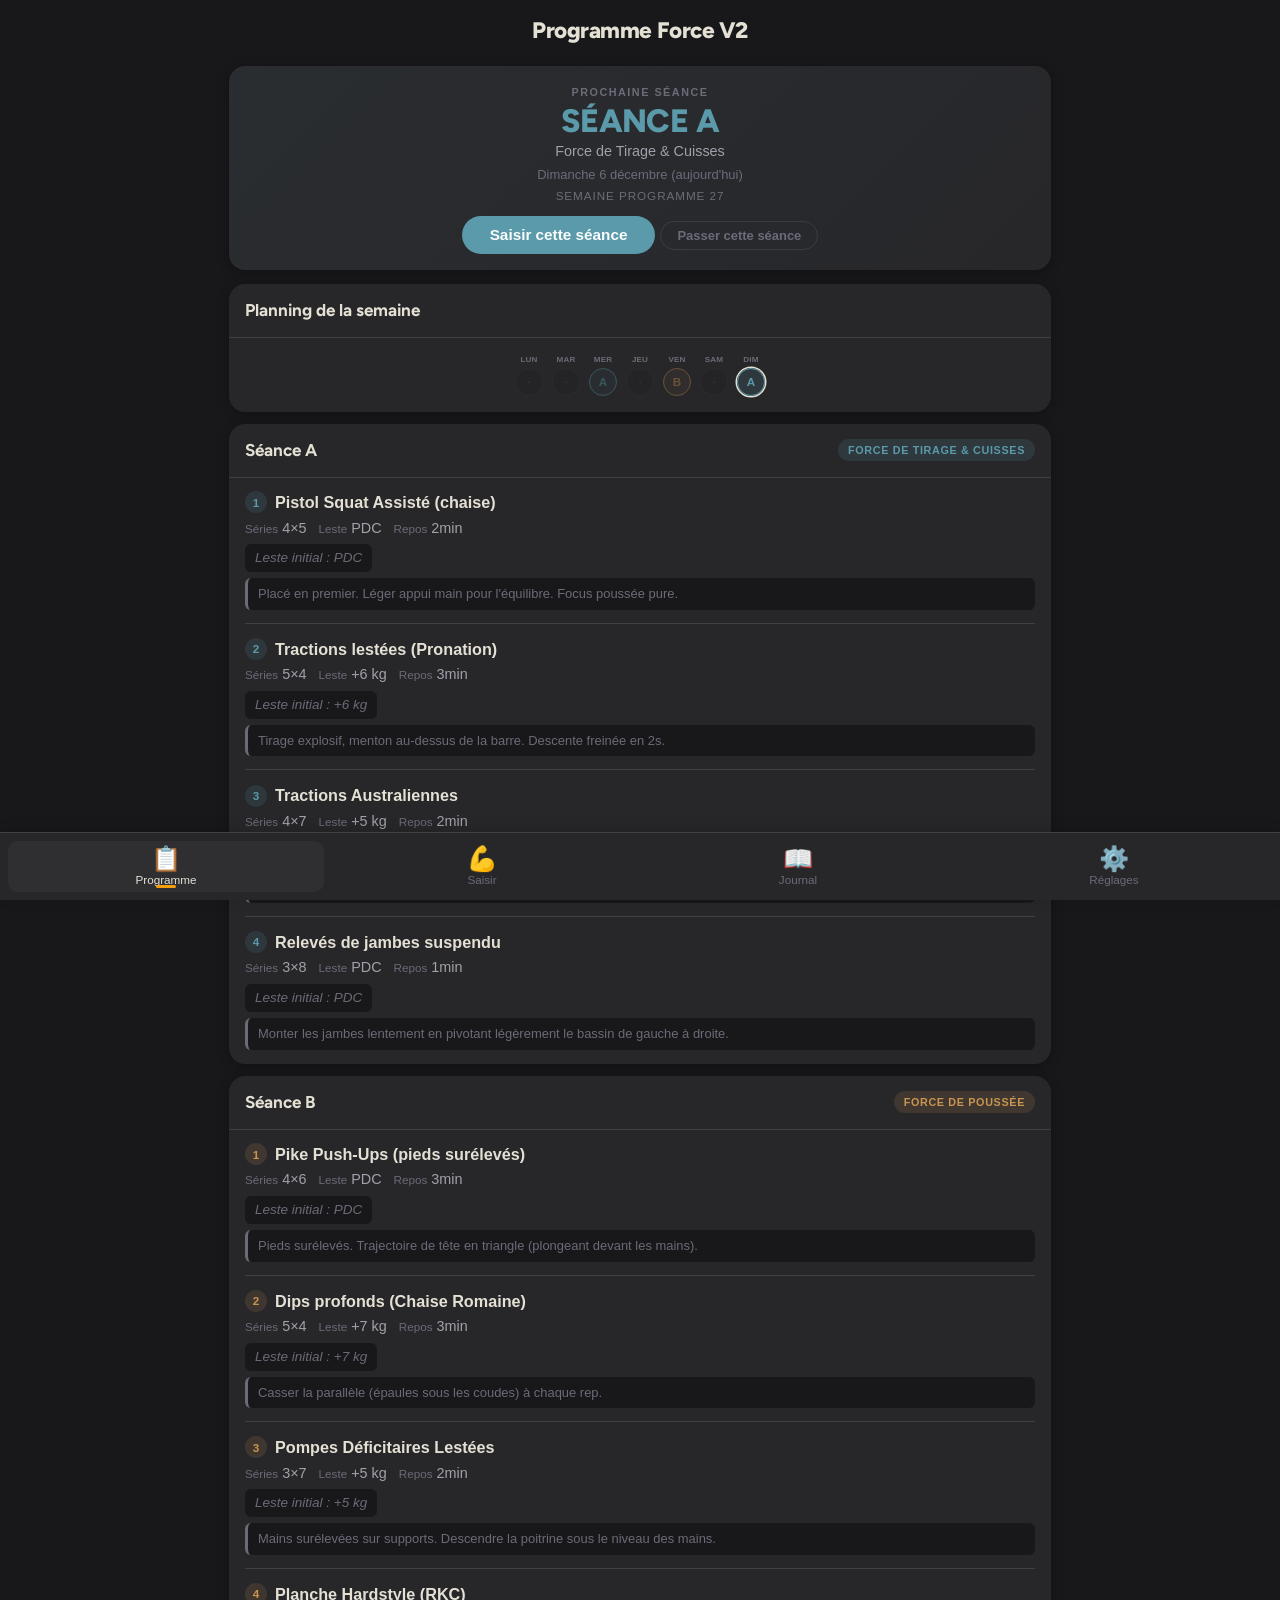
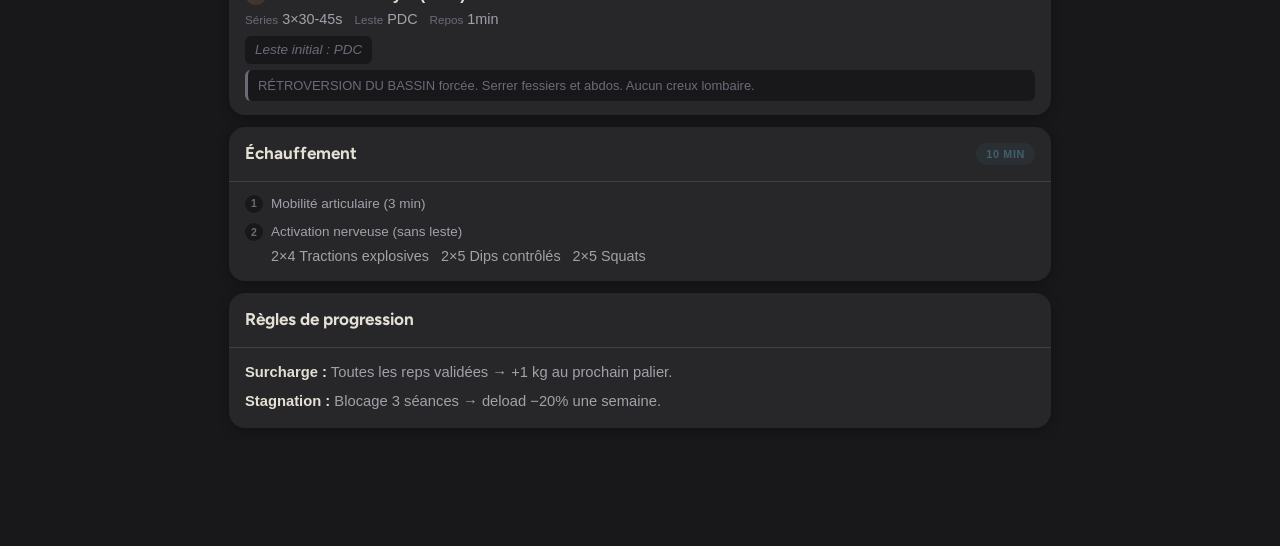
==== commit 58d81ec1: "Add files via upload" ====
--- a/index.html
+++ b/index.html
@@ -3,13 +3,13 @@
 <head>
 <meta charset="UTF-8">
 <meta name="viewport" content="width=device-width, initial-scale=1.0, maximum-scale=1.0, user-scalable=no">
-<title>Programme Force</title>
+<title>Programme Force V2</title>
 <link rel="preconnect" href="https://fonts.googleapis.com">
 <link rel="preconnect" href="https://fonts.gstatic.com" crossorigin>
 <link href="https://fonts.googleapis.com/css2?family=Figtree:wght@600;700;800&display=swap" rel="stylesheet">
 <link rel="stylesheet" href="css/style.css">
 <link rel="manifest" href="manifest.json">
-<meta name="theme-color" content="#1e1e28">
+<meta name="theme-color" content="#18181b">
 <meta name="apple-mobile-web-app-capable" content="yes">
 <meta name="apple-mobile-web-app-status-bar-style" content="black-translucent">
 </head>
@@ -19,7 +19,7 @@
 
 <div class="app">
   <div class="hdr">
-    <h1>Programme Force &amp; Skills</h1>
+    <h1>Programme Force V2</h1>
     <p class="sub" id="streakDisplay"></p>
   </div>
 
@@ -38,13 +38,11 @@
   <div class="tc act" id="tProgram"><div id="pC"></div></div>
   <div class="tc" id="tLog"><div id="lC"></div></div>
   <div class="tc" id="tJournal"><div id="jC"></div></div>
-  <div class="tc" id="tStats"><div id="sC"></div></div>
   <div class="tc" id="tSettings">
     <div class="cd">
       <div class="cd-h"><h2>Export &amp; Sauvegarde</h2></div>
       <div class="cd-b">
         <div class="stng">
-          <button class="ebtn" id="exBtn">📥 Exporter en CSV (Google Sheets)</button>
           <div class="ex-row">
             <button class="ebtn ebtn-s" id="expCodeBtn">📋 Exporter par code</button>
             <button class="ebtn ebtn-s" id="impCodeBtn">📂 Importer un code</button>
@@ -72,10 +70,6 @@
       <span class="nav-icon">📖</span>
       Journal
     </button>
-    <button class="nav-btn" data-t="stats">
-      <span class="nav-icon">📊</span>
-      Stats
-    </button>
     <button class="nav-btn" data-t="settings">
       <span class="nav-icon">⚙️</span>
       Réglages
@@ -97,10 +91,9 @@
 </div>
 
 <script src="js/data.js"></script>
-<script src="js/badges.js"></script>
+<script src="js/ui.js"></script>
 <script src="js/log.js"></script>
 <script src="js/journal.js"></script>
-<script src="js/stats.js"></script>
 <script src="js/export.js"></script>
 <script src="js/app.js"></script>
 </body>
--- a/css/style.css
+++ b/css/style.css
@@ -1,31 +1,28 @@
 *, *::before, *::after { box-sizing: border-box; margin: 0; padding: 0; }
 
 :root {
-  --bg: #1a1a24;
-  --surface: #262634;
-  --surface-h: #303040;
-  --border: rgba(230,225,215,0.07);
-  --border-l: rgba(230,225,215,0.14);
-  --text: #e0dbd0;
-  --text2: #a09aaa;
-  --text3: #726c82;
+  --bg: #18181b;
+  --surface: #27272a;
+  --surface-h: #323236;
+  --border: #3f3f46;
+  --border-l: rgba(228,224,212,0.1);
+  --text: #e4e0d4;
+  --text2: #a1a1aa;
+  --text3: #6b6b78;
   --a: #5a9aaa;
   --a-bg: rgba(90,154,170,0.15);
   --a-line: rgba(90,154,170,0.25);
   --b: #c99550;
   --b-bg: rgba(201,149,80,0.15);
   --b-line: rgba(201,149,80,0.25);
-  --cx: #d16b4a;
-  --cx-h: #db7b5c;
-  --cx-bg: rgba(209,107,74,0.15);
-  --cx-line: rgba(209,107,74,0.25);
-  --ok: #4a9a5c;
-  --ko: #d44a3a;
-  --r1: #4a9a5c;
-  --r2: #7ab85a;
-  --r3: #c9b040;
-  --r4: #d48040;
-  --r5: #d44a3a;
+  --ui-accent: #f59e0b;
+  --danger: #ef4444;
+  --success: #22c55e;
+  --r1: #22c55e;
+  --r2: #84cc16;
+  --r3: #eab308;
+  --r4: #f97316;
+  --r5: #ef4444;
   --rad: 16px;
   --rad-s: 12px;
   --rad-xs: 8px;
@@ -51,7 +48,6 @@
   padding-bottom: calc(var(--nav-h) + 24px + var(--safe-b));
 }
 
-/* Toast */
 .toast {
   position: fixed;
   bottom: calc(var(--nav-h) + 20px + var(--safe-b));
@@ -62,7 +58,7 @@
   font-weight: 600;
   font-size: .9rem;
   color: #fff;
-  background: #444450;
+  background: #3f3f46;
   box-shadow: 0 4px 24px rgba(0,0,0,.3);
   z-index: 200;
   opacity: 0;
@@ -72,10 +68,9 @@
   max-width: 90vw;
 }
 .toast.show { opacity: 1; transform: translateX(-50%) translateY(0); }
-.toast.ok { background: var(--ok); }
-.toast.ko { background: var(--ko); }
-
-/* Header */
+.toast.ok { background: var(--success); }
+.toast.ko { background: var(--danger); }
+
 .hdr {
   position: sticky;
   top: 0;
@@ -100,7 +95,6 @@
   margin-top: 1px;
 }
 
-/* Next session banner */
 .nx {
   margin: 10px 14px 14px;
 }
@@ -156,9 +150,9 @@
   color: #fff;
 }
 .nx-a .nx-btn { background: var(--a); }
-.nx-a .nx-btn:active { background: #4a8a9a; }
+.nx-a .nx-btn:active { background: #c93a4e; }
 .nx-b .nx-btn { background: var(--b); }
-.nx-b .nx-btn:active { background: #ba8540; }
+.nx-b .nx-btn:active { background: #3a85b0; }
 .nx-btn:active { transform: scale(.97); }
 .nx-btn:disabled { opacity: .4; cursor: default; transform: none; }
 .nx-skip {
@@ -176,7 +170,6 @@
 }
 .nx-skip:active { background: var(--surface); color: var(--text2); }
 
-/* Bottom Nav */
 .nav {
   position: fixed;
   bottom: 0;
@@ -227,16 +220,14 @@
   width: 20px;
   height: 3px;
   border-radius: 2px;
-  background: var(--a);
-}
-.nav-btn.act .nav-icon { color: var(--a); }
-
-/* Tab content */
+  background: var(--ui-accent);
+}
+.nav-btn.act .nav-icon { color: var(--ui-accent); }
+
 .tc { display: none; padding: 0 14px 14px; }
 .tc.act { display: block; animation: fadeIn .25s ease; }
 @keyframes fadeIn { from { opacity: 0; transform: translateY(6px); } to { opacity: 1; transform: translateY(0); } }
 
-/* Cards */
 .cd {
   background: var(--surface);
   border-radius: var(--rad);
@@ -264,9 +255,7 @@
 }
 .ba { background: var(--a-bg); color: var(--a); }
 .bb { background: var(--b-bg); color: var(--b); }
-.bcx { background: var(--cx-bg); color: var(--cx); }
-
-/* Exercise list */
+
 .el { display: flex; flex-direction: column; gap: 0; }
 .ei {
   padding: 13px 0;
@@ -328,11 +317,10 @@
 }
 .prog-ind .last { color: var(--text2); }
 .prog-ind .arr { color: var(--text3); font-size: .65rem; }
-.prog-ind .next { color: var(--ok); font-weight: 600; }
+.prog-ind .next { color: var(--success); font-weight: 600; }
 .prog-ind .init { color: var(--text3); font-style: italic; }
-.prog-bonus { color: var(--ok); font-size: .65rem; font-weight: 700; }
-
-/* Calendar */
+.prog-bonus { color: var(--success); font-size: .65rem; font-weight: 700; }
+
 .cal {
   display: flex;
   gap: 3px;
@@ -376,10 +364,9 @@
 .cal-day .cal-badge.past { opacity: .4; }
 .cal-day .cal-badge.off { opacity: .15; }
 .cal-day .cal-badge.skipped { opacity: .3; text-decoration: line-through; }
-.cal-day .cal-done { font-size: .4rem; color: var(--ok); line-height: 1; }
+.cal-day .cal-done { font-size: .4rem; color: var(--success); line-height: 1; }
 .cal-day .cal-skip { font-size: .35rem; color: var(--text3); line-height: 1; opacity: .5; }
 
-/* Log form */
 .l-session {
   text-align: center;
   font-size: .72rem;
@@ -390,7 +377,6 @@
   text-transform: uppercase;
 }
 
-/* Exercise card in log */
 .ec {
   background: var(--bg);
   border-radius: var(--rad-s);
@@ -399,8 +385,8 @@
 }
 .ec:last-child { margin-bottom: 0; }
 .ec.ec-manual {
-  border-left: 3px solid var(--cx);
-  background: linear-gradient(135deg, var(--cx-bg), var(--bg) 60%);
+  border-left: 3px solid var(--ui-accent);
+  background: linear-gradient(135deg, rgba(245,158,11,0.1), var(--bg) 60%);
 }
 .ec.ec-manual .nm::after {
   content: ' MANUEL';
@@ -408,12 +394,19 @@
   font-weight: 700;
   text-transform: uppercase;
   letter-spacing: .06em;
-  color: var(--cx);
-  background: var(--cx-bg);
+  color: var(--ui-accent);
+  background: rgba(245,158,11,0.12);
   padding: 2px 8px;
   border-radius: 999px;
   margin-left: 8px;
   vertical-align: middle;
+}
+.rest-display {
+  text-align: right;
+  font-size: .62rem;
+  color: var(--text3);
+  margin-top: 2px;
+  letter-spacing: .03em;
 }
 .ech {
   display: flex;
@@ -481,7 +474,22 @@
 .pdc:active { background: var(--surface-h); }
 .pdc.act { background: var(--bg); color: var(--text); border-color: var(--border-l); }
 
-/* Set inputs */
+.rest-btn {
+  padding: 8px 14px;
+  border: 1px solid var(--border);
+  border-radius: var(--rad-xs);
+  background: var(--surface);
+  color: var(--text2);
+  font-size: .78rem;
+  font-weight: 600;
+  cursor: pointer;
+  transition: all .15s;
+  white-space: nowrap;
+}
+.rest-btn:active { background: var(--surface-h); color: var(--text); }
+#restStart { color: var(--ui-accent); border-color: rgba(245,158,11,0.3); }
+#restStart:active { background: rgba(245,158,11,0.1); }
+
 .set-row {
   display: flex;
   gap: 4px;
@@ -521,12 +529,11 @@
   caret-color: var(--text3);
 }
 .set-input input:focus { border-color: var(--text3); }
-.set-input input.filled { border-color: var(--ok); background: rgba(74,154,92,0.1); color: var(--ok); }
-.set-input input.mid { border-color: var(--b); background: rgba(201,149,80,0.1); color: var(--b); }
-.set-input input.low { border-color: var(--ko); background: rgba(212,74,58,0.1); color: var(--ko); }
+.set-input input.filled { border-color: var(--success); background: rgba(34,197,94,0.1); color: var(--success); }
+.set-input input.mid { border-color: var(--b); background: rgba(74,154,200,0.1); color: var(--b); }
+.set-input input.low { border-color: var(--danger); background: rgba(239,68,68,0.1); color: var(--danger); }
 .set-input input.empty { border-color: var(--border); background: var(--surface); color: var(--text3); }
 
-/* RPE */
 .rpe-row { display: flex; gap: 6px; }
 .rpe-btn {
   width: 38px;
@@ -561,11 +568,10 @@
   border: 1px solid var(--border);
   transition: all .2s;
 }
-.rkc-summary.ok { color: var(--ok); border-color: var(--ok); }
-.rkc-summary.ko { color: var(--ko); border-color: var(--ko); }
+.rkc-summary.ok { color: var(--success); border-color: var(--success); }
+.rkc-summary.ko { color: var(--danger); border-color: var(--danger); }
 .rkc-summary-sm { font-size: .75rem; font-weight: 500; white-space: nowrap; }
 
-/* Submit */
 .l-sub { margin-top: 14px; }
 .l-sub button {
   width: 100%;
@@ -577,15 +583,14 @@
   cursor: pointer;
   transition: all .2s;
   color: #fff;
-  background: var(--cx);
+  background: var(--ui-accent);
 }
 .l-sub button:active { transform: scale(.98); }
 .l-sub button.sub-a { background: var(--a); }
 .l-sub button.sub-b { background: var(--b); }
-.l-sub button.sub-a:active { background: #4a8a9a; }
-.l-sub button.sub-b:active { background: #ba8540; }
-
-/* Log navigation */
+.l-sub button.sub-a:active { background: #c93a4e; }
+.l-sub button.sub-b:active { background: #3a85b0; }
+
 .log-nav {
   display: flex;
   gap: 8px;
@@ -606,7 +611,6 @@
 .log-nav button:active { background: var(--surface-h); }
 .log-nav button:disabled { opacity: .3; cursor: default; }
 
-/* Recap */
 .recap-card {
   background: var(--surface);
   border-radius: var(--rad);
@@ -643,8 +647,8 @@
   font-weight: 700; font-size: .7rem;
   flex-shrink: 0;
 }
-.recap-check.ok { background: rgba(74,154,92,0.2); color: var(--ok); }
-.recap-check.no { background: rgba(212,74,58,0.1); color: var(--text3); }
+.recap-check.ok { background: rgba(34,197,94,0.2); color: var(--success); }
+.recap-check.no { background: rgba(239,68,68,0.1); color: var(--text3); }
 .recap-exname { font-weight: 600; font-size: .82rem; white-space: nowrap; overflow: hidden; text-overflow: ellipsis; }
 .recap-right { display: flex; align-items: center; gap: 6px; flex-shrink: 0; }
 .recap-tag {
@@ -660,7 +664,6 @@
 
 .l-empty { text-align: center; padding: 32px 14px; color: var(--text3); font-size: .9rem; }
 
-/* Journal */
 .j-empty { text-align: center; padding: 40px 14px; color: var(--text3); }
 .j-empty p { font-size: .88rem; }
 
@@ -694,9 +697,7 @@
   transition: all .15s;
 }
 .j-month-btn:active { background: var(--surface-h); }
-.j-month-select {
-  display: none;
-}
+.j-month-select { display: none; }
 @media (min-width: 500px) {
   .j-month-select { display: block; padding: 6px 10px; border: 1px solid var(--border); border-radius: var(--rad-xs); background: var(--bg); color: var(--text); font-size: .8rem; }
   .j-month-label { display: none; }
@@ -730,10 +731,10 @@
 .je:active { border-color: var(--border-l); }
 .je-open { border-color: var(--border-l); box-shadow: 0 1px 8px rgba(0,0,0,0.15); }
 .je-manual {
-  border-left: 3px solid var(--cx);
-  background: linear-gradient(135deg, var(--cx-bg), transparent 60%);
-}
-.jh .jt.hc { background: var(--cx-bg); color: var(--cx); }
+  border-left: 3px solid var(--ui-accent);
+  background: linear-gradient(135deg, rgba(245,158,11,0.06), transparent 60%);
+}
+.jh .jt.hc { background: rgba(245,158,11,0.12); color: var(--ui-accent); }
 
 .jh {
   display: flex;
@@ -773,7 +774,7 @@
   transition: all .15s;
   line-height: 1;
 }
-.jh .h-del:active { color: var(--ko); background: rgba(201,74,58,.1); }
+.jh .h-del:active { color: var(--danger); background: rgba(239,68,68,.1); }
 .jh .h-edit {
   background: none;
   border: none;
@@ -807,9 +808,9 @@
   display: flex; align-items: center; justify-content: center;
   font-size: .65rem; font-weight: 700;
   flex-shrink: 0;
-  background: rgba(74,154,92,0.15); color: var(--ok);
-}
-.je-exo-check:empty { background: rgba(212,74,58,0.1); color: var(--text3); }
+  background: rgba(34,197,94,0.15); color: var(--success);
+}
+.je-exo-check:empty { background: rgba(239,68,68,0.1); color: var(--text3); }
 .je-exo-name { font-weight: 600; font-size: .85rem; }
 .je-exo-detail { display: flex; align-items: center; gap: 8px; padding-left: 32px; flex-wrap: wrap; }
 .je-tag {
@@ -896,36 +897,6 @@
 }
 .j-more-btn:active { background: var(--surface-h); }
 
-/* Stats */
-.st-empty { text-align: center; padding: 40px 14px; color: var(--text3); }
-.st-empty p { font-size: .88rem; }
-.st-cd { margin-bottom: 16px; }
-.st-cd .cd-h { padding: 12px 14px; }
-.st-cd .cd-h h2 { font-size: .85rem; }
-.st-desc { font-size: .82rem; color: var(--text3); padding: 8px 14px 0; line-height: 1.5; margin-bottom: 14px; }
-.chart-scroll {
-  overflow-x: auto;
-  -webkit-overflow-scrolling: touch;
-  padding: 0 0 8px;
-  overscroll-behavior-x: contain;
-  touch-action: pan-x;
-  cursor: grab;
-  scroll-behavior: smooth;
-  scroll-snap-type: x proximity;
-}
-.chart-scroll canvas { scroll-snap-align: start; }
-.chart-scroll:active { cursor: grabbing; }
-.chart-scroll.dim-right {
-  background: linear-gradient(to right, transparent 96%, var(--bg) 100%);
-  background-attachment: local;
-}
-.chart-scroll.dim-left {
-  background: linear-gradient(to left, transparent 96%, var(--bg) 100%);
-  background-attachment: local;
-}
-.st-cd canvas { display: block; height: 360px !important; }
-
-/* Settings */
 .stng { display: flex; flex-direction: column; gap: 12px; }
 .ebtn {
   width: 100%;
@@ -941,13 +912,12 @@
   text-align: center;
 }
 .ebtn:active { background: var(--surface-h); border-color: var(--border-l); }
-.ebtn-p { background: var(--cx); color: #fff; border-color: var(--cx); }
-.ebtn-p:active { background: var(--cx-h); border-color: var(--cx-h); }
+.ebtn-p { background: var(--ui-accent); color: #fff; border-color: var(--ui-accent); }
+.ebtn-p:active { background: #d48a0a; border-color: #d48a0a; }
 .ebtn-s { font-size: .8rem; }
 .ex-row { display: flex; gap: 10px; }
 .ex-row .ebtn { flex: 1; }
 
-/* Modal */
 .modal {
   position: fixed;
   inset: 0;
@@ -1008,7 +978,6 @@
 .modal-acts { display: flex; gap: 10px; margin-top: 16px; }
 .modal-acts .ebtn { flex: 1; }
 
-/* Badge display */
 .badge-grille {
   display: grid;
   grid-template-columns: repeat(auto-fill, minmax(90px, 1fr));
@@ -1041,18 +1010,15 @@
 .badge-unlock .bu-icon { font-size: 3rem; display: block; margin-bottom: 6px; }
 .badge-unlock .bu-name { font-size: 1.1rem; font-weight: 700; }
 
-/* Footer */
 .ftr { text-align: center; padding: 16px 0 6px; }
 .ftr p { font-size: .62rem; color: var(--text3); }
 .rst-link { color: var(--text3); font-size: .58rem; text-decoration: none; cursor: pointer; opacity: .3; transition: opacity .2s; }
 .rst-link:active { opacity: .7; }
 
-/* Scrollbar */
 ::-webkit-scrollbar { width: 5px; }
 ::-webkit-scrollbar-track { background: transparent; }
 ::-webkit-scrollbar-thumb { background: rgba(255,255,255,.06); border-radius: 999px; }
 
-/* Responsive */
 @media (max-width: 399px) {
   .set-input input { width: 38px; height: 38px; }
   .set-row { gap: 2px; }
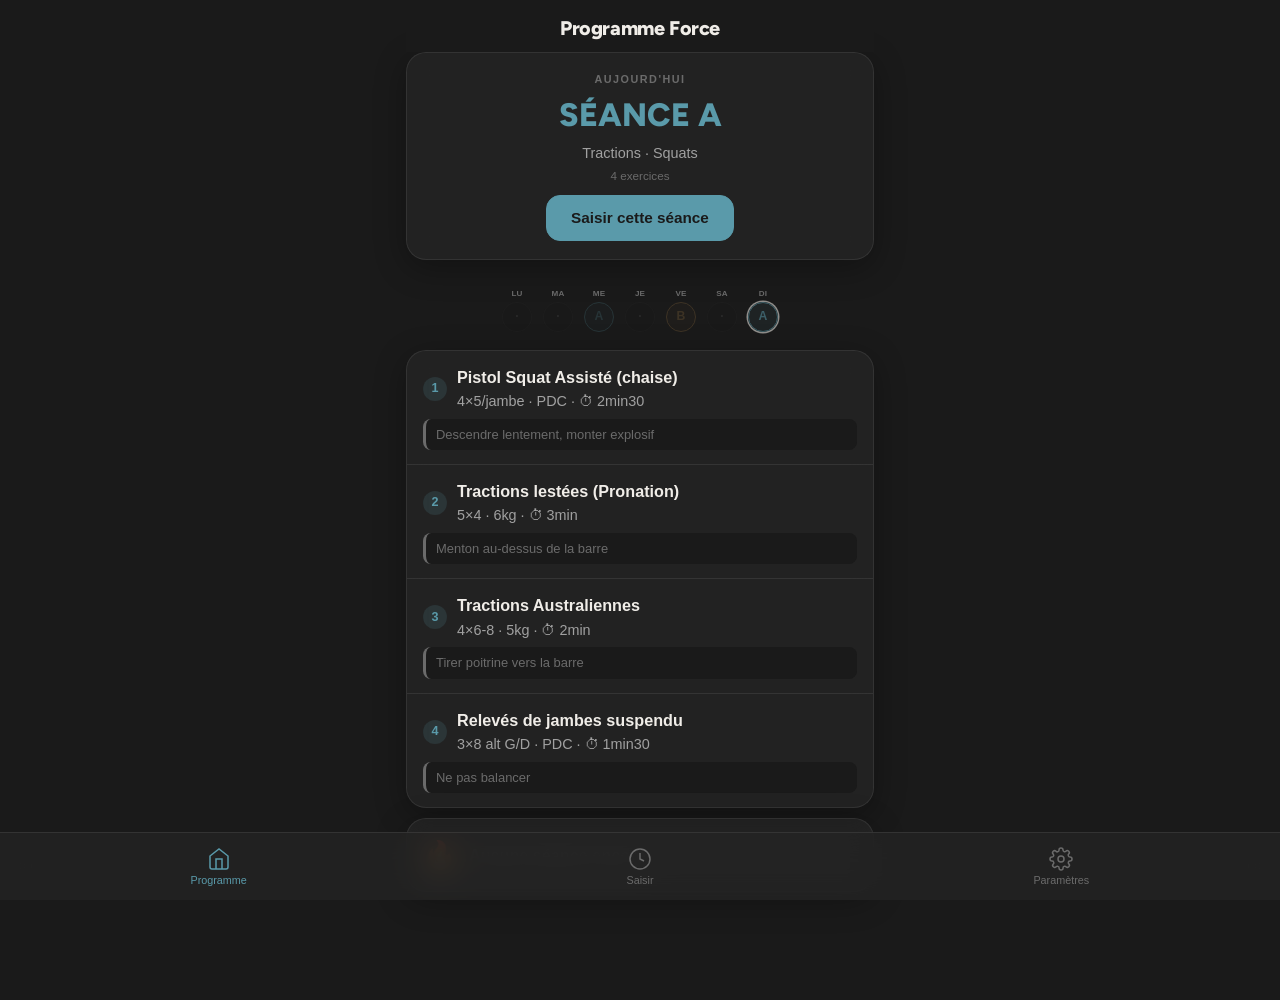
==== commit 3828f289: "Add files via upload" ====
--- a/index.html
+++ b/index.html
@@ -3,13 +3,13 @@
 <head>
 <meta charset="UTF-8">
 <meta name="viewport" content="width=device-width, initial-scale=1.0, maximum-scale=1.0, user-scalable=no">
-<title>Programme Force V2</title>
+<title>Force</title>
 <link rel="preconnect" href="https://fonts.googleapis.com">
 <link rel="preconnect" href="https://fonts.gstatic.com" crossorigin>
 <link href="https://fonts.googleapis.com/css2?family=Figtree:wght@600;700;800&display=swap" rel="stylesheet">
 <link rel="stylesheet" href="css/style.css">
 <link rel="manifest" href="manifest.json">
-<meta name="theme-color" content="#18181b">
+<meta name="theme-color" content="#1a1a1a">
 <meta name="apple-mobile-web-app-capable" content="yes">
 <meta name="apple-mobile-web-app-status-bar-style" content="black-translucent">
 </head>
@@ -18,83 +18,58 @@
 <div class="toast" id="toast"></div>
 
 <div class="app">
-  <div class="hdr">
-    <h1>Programme Force V2</h1>
-    <p class="sub" id="streakDisplay"></p>
+  <!-- TAB 1: PROGRAMME -->
+  <div class="tc act" id="tProgram">
+    <div class="hdr"><h1>Programme Force</h1></div>
+    <div id="nextSession" class="card" style="padding:18px 20px;text-align:center;margin-bottom:14px"></div>
+    <div id="calendar"></div>
+    <div id="programExercises"></div>
+    <div id="streakDisplay" style="margin-top:10px"></div>
   </div>
 
-  <div class="nx nx-a" id="nx">
-    <div class="nx-in">
-      <p class="nx-l">Prochaine séance</p>
-      <div class="nx-t" id="nxT">SÉANCE A</div>
-      <p class="nx-f" id="nxF"></p>
-      <p class="nx-d" id="nxD"></p>
-      <p class="nx-w" id="nxW"></p>
-      <button class="nx-btn" id="nxBtn">Saisir cette séance</button>
-      <button class="nx-skip" id="skipBtn">Passer cette séance</button>
+  <!-- TAB 2: SAISIR -->
+  <div class="tc" id="tLog">
+    <div id="logContent"></div>
+  </div>
+
+  <!-- TAB 3: PARAMÈTRES -->
+  <div class="tc" id="tSettings">
+    <div class="hdr"><h1>Paramètres</h1></div>
+    <div id="settingsStreak"></div>
+    <div class="card" style="padding:16px;margin-bottom:12px">
+      <h3 style="font-family:var(--ff-h);font-weight:700;font-size:.95rem;margin-bottom:12px">Données</h3>
+      <div style="display:flex;flex-direction:column;gap:8px">
+        <button class="btn" id="expCodeBtn">Exporter par code</button>
+        <button class="btn" id="impCodeBtn">Importer un code</button>
+      </div>
+    </div>
+    <div class="card" style="padding:16px">
+      <p style="font-size:.72rem;color:var(--text3);margin-bottom:8px">Version 3.0</p>
+      <button class="btn btn-d" id="rstBtn">Tout effacer</button>
     </div>
   </div>
 
-  <div class="tc act" id="tProgram"><div id="pC"></div></div>
-  <div class="tc" id="tLog"><div id="lC"></div></div>
-  <div class="tc" id="tJournal"><div id="jC"></div></div>
-  <div class="tc" id="tSettings">
-    <div class="cd">
-      <div class="cd-h"><h2>Export &amp; Sauvegarde</h2></div>
-      <div class="cd-b">
-        <div class="stng">
-          <div class="ex-row">
-            <button class="ebtn ebtn-s" id="expCodeBtn">📋 Exporter par code</button>
-            <button class="ebtn ebtn-s" id="impCodeBtn">📂 Importer un code</button>
-          </div>
-        </div>
-      </div>
-    </div>
-    <div class="cd">
-      <div class="cd-h"><h2>Badges</h2></div>
-      <div class="cd-b" id="badgesSettings">Chargement...</div>
-    </div>
-    <div class="ftr"><p>Données sauvegardées automatiquement</p><p><a class="rst-link" id="rstBtn">Tout effacer</a></p></div>
-  </div>
-
+  <!-- BOTTOM NAV -->
   <nav class="nav">
     <button class="nav-btn act" data-t="program">
-      <span class="nav-icon">📋</span>
+      <svg viewBox="0 0 24 24"><path d="M3 9l9-7 9 7v11a2 2 0 0 1-2 2H5a2 2 0 0 1-2-2z"/><polyline points="9 22 9 12 15 12 15 22"/></svg>
       Programme
     </button>
     <button class="nav-btn" data-t="log">
-      <span class="nav-icon">💪</span>
+      <svg viewBox="0 0 24 24"><circle cx="12" cy="12" r="10"/><path d="M12 6v6l4 2"/></svg>
       Saisir
     </button>
-    <button class="nav-btn" data-t="journal">
-      <span class="nav-icon">📖</span>
-      Journal
-    </button>
     <button class="nav-btn" data-t="settings">
-      <span class="nav-icon">⚙️</span>
-      Réglages
+      <svg viewBox="0 0 24 24"><circle cx="12" cy="12" r="3"/><path d="M19.4 15a1.65 1.65 0 0 0 .33 1.82l.06.06a2 2 0 0 1-2.83 2.83l-.06-.06a1.65 1.65 0 0 0-1.82-.33 1.65 1.65 0 0 0-1 1.51V21a2 2 0 0 1-4 0v-.09A1.65 1.65 0 0 0 9 19.4a1.65 1.65 0 0 0-1.82.33l-.06.06a2 2 0 0 1-2.83-2.83l.06-.06A1.65 1.65 0 0 0 4.68 15a1.65 1.65 0 0 0-1.51-1H3a2 2 0 0 1 0-4h.09A1.65 1.65 0 0 0 4.6 9a1.65 1.65 0 0 0-.33-1.82l-.06-.06a2 2 0 0 1 2.83-2.83l.06.06A1.65 1.65 0 0 0 9 4.68a1.65 1.65 0 0 0 1-1.51V3a2 2 0 0 1 4 0v.09a1.65 1.65 0 0 0 1 1.51 1.65 1.65 0 0 0 1.82-.33l.06-.06a2 2 0 0 1 2.83 2.83l-.06.06A1.65 1.65 0 0 0 19.4 9a1.65 1.65 0 0 0 1.51 1H21a2 2 0 0 1 0 4h-.09a1.65 1.65 0 0 0-1.51 1z"/></svg>
+      Paramètres
     </button>
   </nav>
 </div>
 
-<div class="modal" id="modal">
-  <div class="modal-bg" id="modalBg"></div>
-  <div class="modal-c" id="modalContent">
-    <h3>Restaurer des données</h3>
-    <p>Colle le code reçu par WhatsApp</p>
-    <textarea id="codeInput" rows="4" placeholder="Colle le code ici..."></textarea>
-    <div class="modal-acts">
-      <button class="ebtn ebtn-p" id="restoreBtn">Restaurer</button>
-      <button class="ebtn" id="modalCancel">Annuler</button>
-    </div>
-  </div>
-</div>
+<div class="modal" id="modal"><div class="modal-bg" id="modalBg"></div><div class="modal-c" id="modalContent"></div></div>
 
 <script src="js/data.js"></script>
-<script src="js/ui.js"></script>
 <script src="js/log.js"></script>
-<script src="js/journal.js"></script>
-<script src="js/export.js"></script>
 <script src="js/app.js"></script>
 </body>
 </html>
--- a/css/style.css
+++ b/css/style.css
@@ -1,1034 +1,291 @@
-*, *::before, *::after { box-sizing: border-box; margin: 0; padding: 0; }
-
-:root {
-  --bg: #18181b;
-  --surface: #27272a;
-  --surface-h: #323236;
-  --border: #3f3f46;
-  --border-l: rgba(228,224,212,0.1);
-  --text: #e4e0d4;
-  --text2: #a1a1aa;
-  --text3: #6b6b78;
-  --a: #5a9aaa;
-  --a-bg: rgba(90,154,170,0.15);
-  --a-line: rgba(90,154,170,0.25);
-  --b: #c99550;
-  --b-bg: rgba(201,149,80,0.15);
-  --b-line: rgba(201,149,80,0.25);
-  --ui-accent: #f59e0b;
-  --danger: #ef4444;
-  --success: #22c55e;
-  --r1: #22c55e;
-  --r2: #84cc16;
-  --r3: #eab308;
-  --r4: #f97316;
-  --r5: #ef4444;
-  --rad: 16px;
-  --rad-s: 12px;
-  --rad-xs: 8px;
-  --ff: -apple-system, BlinkMacSystemFont, 'Segoe UI', Roboto, sans-serif;
-  --ff-h: 'Figtree', sans-serif;
-  --shad: 0 2px 12px rgba(0,0,0,0.3);
-  --shad-l: 0 4px 24px rgba(0,0,0,0.4);
-  --nav-h: 68px;
-  --hdr-h: 56px;
-  --safe-b: env(safe-area-inset-bottom, 0px);
-}
-
-html { font-size: 17px; -webkit-tap-highlight-color: transparent; }
-body {
-  font-family: var(--ff);
-  background: var(--bg);
-  color: var(--text);
-  min-height: 100vh;
-  min-height: 100dvh;
-  line-height: 1.5;
-  -webkit-font-smoothing: antialiased;
-  overflow-x: hidden;
-  padding-bottom: calc(var(--nav-h) + 24px + var(--safe-b));
-}
-
-.toast {
-  position: fixed;
-  bottom: calc(var(--nav-h) + 20px + var(--safe-b));
-  left: 50%;
-  transform: translateX(-50%) translateY(80px);
-  padding: 14px 28px;
-  border-radius: 12px;
-  font-weight: 600;
-  font-size: .9rem;
-  color: #fff;
-  background: #3f3f46;
-  box-shadow: 0 4px 24px rgba(0,0,0,.3);
-  z-index: 200;
-  opacity: 0;
-  transition: all .3s ease;
-  pointer-events: none;
-  white-space: nowrap;
-  max-width: 90vw;
-}
-.toast.show { opacity: 1; transform: translateX(-50%) translateY(0); }
-.toast.ok { background: var(--success); }
-.toast.ko { background: var(--danger); }
-
-.hdr {
-  position: sticky;
-  top: 0;
-  z-index: 50;
-  background: var(--bg);
-  padding: 14px 16px 8px;
-  text-align: center;
-}
-.hdr h1 {
-  font-family: var(--ff-h);
-  font-weight: 800;
-  font-size: 1.25rem;
-  color: var(--text);
-  letter-spacing: -.02em;
-}
-.hdr .sub {
-  font-size: .65rem;
-  color: var(--text3);
-  font-weight: 600;
-  text-transform: uppercase;
-  letter-spacing: .1em;
-  margin-top: 1px;
-}
-
-.nx {
-  margin: 10px 14px 14px;
-}
-.nx-in {
-  background: var(--surface);
-  border-radius: var(--rad);
-  padding: 18px 20px 16px;
-  text-align: center;
-  box-shadow: var(--shad);
-  position: relative;
-  overflow: hidden;
-}
-.nx-in::before {
-  content: '';
-  position: absolute;
-  inset: 0;
-  opacity: 0.05;
-  pointer-events: none;
-}
-.nx-a .nx-in::before { background: linear-gradient(135deg, var(--a), transparent); }
-.nx-b .nx-in::before { background: linear-gradient(135deg, var(--b), transparent); }
-.nx-l {
-  font-size: .6rem;
-  text-transform: uppercase;
-  letter-spacing: .14em;
-  color: var(--text3);
-  font-weight: 600;
-}
-.nx-t {
-  font-family: var(--ff-h);
-  font-weight: 800;
-  font-size: 1.8rem;
-  line-height: 1.15;
-  margin: 2px 0;
-  letter-spacing: -.02em;
-}
-.nx-a .nx-t { color: var(--a); }
-.nx-b .nx-t { color: var(--b); }
-.nx-f { font-size: .8rem; color: var(--text2); font-weight: 500; margin-bottom: 2px; }
-.nx-d { font-size: .72rem; color: var(--text3); margin-bottom: 3px; }
-.nx-w { font-size: .65rem; color: var(--text3); text-transform: uppercase; letter-spacing: .08em; margin-bottom: 8px; }
-.nx-btn {
-  display: inline-flex;
-  align-items: center;
-  gap: 5px;
-  padding: 10px 28px;
-  border: none;
-  border-radius: 999px;
-  font-weight: 700;
-  font-size: .85rem;
-  cursor: pointer;
-  transition: all .2s;
-  color: #fff;
-}
-.nx-a .nx-btn { background: var(--a); }
-.nx-a .nx-btn:active { background: #c93a4e; }
-.nx-b .nx-btn { background: var(--b); }
-.nx-b .nx-btn:active { background: #3a85b0; }
-.nx-btn:active { transform: scale(.97); }
-.nx-btn:disabled { opacity: .4; cursor: default; transform: none; }
-.nx-skip {
-  display: inline-block;
-  margin-top: 8px;
-  padding: 6px 16px;
-  border: 1px solid var(--border-l);
-  border-radius: 999px;
-  background: transparent;
-  color: var(--text3);
-  font-size: .72rem;
-  font-weight: 600;
-  cursor: pointer;
-  transition: all .15s;
-}
-.nx-skip:active { background: var(--surface); color: var(--text2); }
-
-.nav {
-  position: fixed;
-  bottom: 0;
-  left: 0;
-  right: 0;
-  z-index: 100;
-  background: var(--surface);
-  border-top: 1px solid var(--border);
-  display: flex;
-  padding: 8px 8px calc(8px + var(--safe-b));
-  box-shadow: 0 -2px 12px rgba(0,0,0,.15);
-}
-.nav-btn {
-  flex: 1;
-  display: flex;
-  flex-direction: column;
-  align-items: center;
-  gap: 2px;
-  padding: 6px 4px;
-  border: none;
-  background: transparent;
-  color: var(--text3);
-  font-size: .65rem;
-  font-weight: 500;
-  cursor: pointer;
-  transition: all .2s;
-  border-radius: 10px;
-  -webkit-tap-highlight-color: transparent;
-  position: relative;
-}
-.nav-btn:active { background: var(--surface-h); }
-.nav-btn .nav-icon {
-  font-size: 1.35rem;
-  line-height: 1;
-  transition: transform .2s;
-}
-.nav-btn:active .nav-icon { transform: scale(.9); }
-.nav-btn.act {
-  color: var(--text);
-  background: rgba(255,255,255,0.04);
-}
-.nav-btn.act::after {
-  content: '';
-  position: absolute;
-  bottom: 4px;
-  left: 50%;
-  transform: translateX(-50%);
-  width: 20px;
-  height: 3px;
-  border-radius: 2px;
-  background: var(--ui-accent);
-}
-.nav-btn.act .nav-icon { color: var(--ui-accent); }
-
-.tc { display: none; padding: 0 14px 14px; }
-.tc.act { display: block; animation: fadeIn .25s ease; }
-@keyframes fadeIn { from { opacity: 0; transform: translateY(6px); } to { opacity: 1; transform: translateY(0); } }
-
-.cd {
-  background: var(--surface);
-  border-radius: var(--rad);
-  box-shadow: var(--shad);
-  overflow: hidden;
-  margin-bottom: 12px;
-}
-.cd-h {
-  padding: 14px 16px;
-  display: flex;
-  align-items: center;
-  justify-content: space-between;
-  border-bottom: 1px solid var(--border);
-}
-.cd-h h2 { font-family: var(--ff-h); font-weight: 700; font-size: .95rem; }
-.cd-b { padding: 12px 16px 14px; }
-.cd-b p { font-size: .82rem !important; }
-.bdg {
-  font-size: .6rem;
-  font-weight: 700;
-  padding: 3px 10px;
-  border-radius: 999px;
-  text-transform: uppercase;
-  letter-spacing: .06em;
-}
-.ba { background: var(--a-bg); color: var(--a); }
-.bb { background: var(--b-bg); color: var(--b); }
-
-.el { display: flex; flex-direction: column; gap: 0; }
-.ei {
-  padding: 13px 0;
-  border-bottom: 1px solid var(--border);
-}
-.ei:first-child { padding-top: 0; }
-.ei:last-child { border: none; padding-bottom: 0; }
-.en {
-  font-weight: 600;
-  font-size: .9rem;
-  margin-bottom: 3px;
-  display: flex;
-  align-items: center;
-  gap: 8px;
-  flex-wrap: wrap;
-}
-.en .n {
-  display: inline-flex;
-  align-items: center;
-  justify-content: center;
-  width: 22px;
-  height: 22px;
-  border-radius: 50%;
-  font-size: .65rem;
-  font-weight: 700;
-  flex-shrink: 0;
-}
-.na { background: var(--a-bg); color: var(--a); }
-.nb { background: var(--b-bg); color: var(--b); }
-.ed {
-  display: flex;
-  flex-wrap: wrap;
-  gap: 3px 12px;
-  font-size: .8rem;
-  color: var(--text2);
-  margin-top: 2px;
-}
-.ed .lb { color: var(--text3); font-size: .65rem; }
-.enote {
-  font-size: .72rem;
-  color: var(--text3);
-  margin-top: 6px;
-  padding: 6px 10px;
-  background: var(--bg);
-  border-radius: 6px;
-  border-left: 3px solid var(--text3);
-  line-height: 1.5;
-}
-.prog-ind {
-  display: inline-flex;
-  align-items: center;
-  gap: 6px;
-  margin-top: 5px;
-  font-size: .75rem;
-  flex-wrap: wrap;
-  background: var(--bg);
-  padding: 4px 10px;
-  border-radius: 6px;
-}
-.prog-ind .last { color: var(--text2); }
-.prog-ind .arr { color: var(--text3); font-size: .65rem; }
-.prog-ind .next { color: var(--success); font-weight: 600; }
-.prog-ind .init { color: var(--text3); font-style: italic; }
-.prog-bonus { color: var(--success); font-size: .65rem; font-weight: 700; }
-
-.cal {
-  display: flex;
-  gap: 3px;
-  justify-content: center;
-  padding: 4px 0 2px;
-  overflow-x: auto;
-  -webkit-overflow-scrolling: touch;
-}
-.cal-day {
-  display: flex;
-  flex-direction: column;
-  align-items: center;
-  gap: 1px;
-  min-width: 34px;
-  flex-shrink: 0;
-}
-.cal-day .cal-dn {
-  font-size: .45rem;
-  color: var(--text3);
-  text-transform: uppercase;
-  letter-spacing: .02em;
-  font-weight: 600;
-}
-.cal-day .cal-badge {
-  width: 28px;
-  height: 28px;
-  border-radius: 50%;
-  display: flex;
-  align-items: center;
-  justify-content: center;
-  font-weight: 800;
-  font-size: .65rem;
-  background: var(--bg);
-  color: var(--text3);
-  border: 1.5px solid var(--border);
-  transition: all .2s;
-}
-.cal-day .cal-badge.a { background: var(--a-bg); color: var(--a); border-color: var(--a); }
-.cal-day .cal-badge.b { background: var(--b-bg); color: var(--b); border-color: var(--b); }
-.cal-day .cal-badge.today { box-shadow: 0 0 0 1.5px var(--text); }
-.cal-day .cal-badge.past { opacity: .4; }
-.cal-day .cal-badge.off { opacity: .15; }
-.cal-day .cal-badge.skipped { opacity: .3; text-decoration: line-through; }
-.cal-day .cal-done { font-size: .4rem; color: var(--success); line-height: 1; }
-.cal-day .cal-skip { font-size: .35rem; color: var(--text3); line-height: 1; opacity: .5; }
-
-.l-session {
-  text-align: center;
-  font-size: .72rem;
-  font-weight: 700;
-  color: var(--text2);
-  margin-bottom: 8px;
-  letter-spacing: .04em;
-  text-transform: uppercase;
-}
-
-.ec {
-  background: var(--bg);
-  border-radius: var(--rad-s);
-  padding: 14px;
-  margin-bottom: 12px;
-}
-.ec:last-child { margin-bottom: 0; }
-.ec.ec-manual {
-  border-left: 3px solid var(--ui-accent);
-  background: linear-gradient(135deg, rgba(245,158,11,0.1), var(--bg) 60%);
-}
-.ec.ec-manual .nm::after {
-  content: ' MANUEL';
-  font-size: .55rem;
-  font-weight: 700;
-  text-transform: uppercase;
-  letter-spacing: .06em;
-  color: var(--ui-accent);
-  background: rgba(245,158,11,0.12);
-  padding: 2px 8px;
-  border-radius: 999px;
-  margin-left: 8px;
-  vertical-align: middle;
-}
-.rest-display {
-  text-align: right;
-  font-size: .62rem;
-  color: var(--text3);
-  margin-top: 2px;
-  letter-spacing: .03em;
-}
-.ech {
-  display: flex;
-  justify-content: space-between;
-  align-items: center;
-  margin-bottom: 10px;
-  gap: 8px;
-  flex-wrap: wrap;
-}
-.ech .nm { font-weight: 600; font-size: .9rem; }
-.ech .tg {
-  font-size: .78rem;
-  color: var(--text2);
-  background: rgba(255,255,255,0.04);
-  padding: 3px 10px;
-  border-radius: 999px;
-  font-weight: 600;
-}
-.ei2 {
-  display: grid;
-  grid-template-columns: 1fr 1.5fr;
-  gap: 10px;
-  margin-bottom: 8px;
-}
-.lg { display: flex; flex-direction: column; gap: 3px; }
-.lg l {
-  font-size: .62rem;
-  text-transform: uppercase;
-  letter-spacing: .06em;
-  color: var(--text3);
-  font-weight: 600;
-}
-.lg input, .lg textarea {
-  width: 100%;
-  padding: 10px 12px;
-  border: 1px solid var(--border);
-  border-radius: var(--rad-xs);
-  background: var(--surface);
-  color: var(--text);
-  font-family: var(--ff);
-  font-size: .9rem;
-  transition: all .2s;
-  outline: none;
-  -webkit-appearance: none;
-}
-.lg input:focus, .lg textarea:focus { border-color: var(--text3); }
-.lg input::placeholder, .lg textarea::placeholder { color: var(--text3); opacity: .5; }
-.ww { display: flex; gap: 6px; align-items: center; }
-.ww input { flex: 1; min-width: 60px; height: 44px; text-align: center; -moz-appearance: textfield; }
-.ww input::-webkit-outer-spin-button,
-.ww input::-webkit-inner-spin-button { -webkit-appearance: none; margin: 0; }
-.ww .unit { font-size: .7rem; color: var(--text3); padding: 0 3px; font-weight: 500; }
-.pdc {
-  padding: 8px 12px;
-  border: 1px solid var(--border);
-  border-radius: var(--rad-xs);
-  background: var(--surface);
-  color: var(--text3);
-  font-size: .7rem;
-  font-weight: 600;
-  cursor: pointer;
-  transition: all .2s;
-  white-space: nowrap;
-}
-.pdc:active { background: var(--surface-h); }
-.pdc.act { background: var(--bg); color: var(--text); border-color: var(--border-l); }
-
-.rest-btn {
-  padding: 8px 14px;
-  border: 1px solid var(--border);
-  border-radius: var(--rad-xs);
-  background: var(--surface);
-  color: var(--text2);
-  font-size: .78rem;
-  font-weight: 600;
-  cursor: pointer;
-  transition: all .15s;
-  white-space: nowrap;
-}
-.rest-btn:active { background: var(--surface-h); color: var(--text); }
-#restStart { color: var(--ui-accent); border-color: rgba(245,158,11,0.3); }
-#restStart:active { background: rgba(245,158,11,0.1); }
-
-.set-row {
-  display: flex;
-  gap: 4px;
-  flex-wrap: wrap;
-  margin-bottom: 8px;
-  overflow-x: auto;
-  -webkit-overflow-scrolling: touch;
-  padding-bottom: 2px;
-}
-.set-input {
-  display: flex;
-  flex-direction: column;
-  align-items: center;
-  gap: 1px;
-  flex-shrink: 0;
-}
-.set-input l {
-  font-size: .5rem;
-  color: var(--text3);
-  font-weight: 600;
-  text-transform: uppercase;
-}
-.set-input input {
-  width: 44px;
-  height: 44px;
-  border: 2px solid var(--border);
-  border-radius: var(--rad-xs);
-  background: var(--surface);
-  color: var(--text);
-  font-family: var(--ff);
-  font-size: .9rem;
-  font-weight: 700;
-  text-align: center;
-  outline: none;
-  -webkit-appearance: none;
-  transition: all .15s;
-  caret-color: var(--text3);
-}
-.set-input input:focus { border-color: var(--text3); }
-.set-input input.filled { border-color: var(--success); background: rgba(34,197,94,0.1); color: var(--success); }
-.set-input input.mid { border-color: var(--b); background: rgba(74,154,200,0.1); color: var(--b); }
-.set-input input.low { border-color: var(--danger); background: rgba(239,68,68,0.1); color: var(--danger); }
-.set-input input.empty { border-color: var(--border); background: var(--surface); color: var(--text3); }
-
-.rpe-row { display: flex; gap: 6px; }
-.rpe-btn {
-  width: 38px;
-  height: 38px;
-  border-radius: 50%;
-  border: 2px solid var(--border);
-  background: var(--surface);
-  color: var(--text3);
-  font-weight: 700;
-  font-size: .8rem;
-  cursor: pointer;
-  transition: all .15s;
-  display: flex;
-  align-items: center;
-  justify-content: center;
-}
-.rpe-btn:active { border-color: var(--border-l); }
-.rpe-btn.sel { color: #fff; border-color: transparent; }
-.rpe-btn.s1.sel { background: var(--r1); }
-.rpe-btn.s2.sel { background: var(--r2); }
-.rpe-btn.s3.sel { background: var(--r3); }
-.rpe-btn.s4.sel { background: var(--r4); }
-.rpe-btn.s5.sel { background: var(--r5); }
-
-.rkc-summary {
-  padding: 8px 12px;
-  border-radius: var(--rad-xs);
-  background: var(--bg);
-  font-size: .82rem;
-  font-weight: 600;
-  text-align: center;
-  border: 1px solid var(--border);
-  transition: all .2s;
-}
-.rkc-summary.ok { color: var(--success); border-color: var(--success); }
-.rkc-summary.ko { color: var(--danger); border-color: var(--danger); }
-.rkc-summary-sm { font-size: .75rem; font-weight: 500; white-space: nowrap; }
-
-.l-sub { margin-top: 14px; }
-.l-sub button {
-  width: 100%;
-  padding: 16px;
-  border: none;
-  border-radius: var(--rad-s);
-  font-weight: 700;
-  font-size: .95rem;
-  cursor: pointer;
-  transition: all .2s;
-  color: #fff;
-  background: var(--ui-accent);
-}
-.l-sub button:active { transform: scale(.98); }
-.l-sub button.sub-a { background: var(--a); }
-.l-sub button.sub-b { background: var(--b); }
-.l-sub button.sub-a:active { background: #c93a4e; }
-.l-sub button.sub-b:active { background: #3a85b0; }
-
-.log-nav {
-  display: flex;
-  gap: 8px;
-  margin-bottom: 12px;
-}
-.log-nav button {
-  flex: 1;
-  padding: 12px;
-  border: 1px solid var(--border);
-  border-radius: var(--rad-s);
-  background: var(--surface);
-  color: var(--text2);
-  font-weight: 600;
-  font-size: .85rem;
-  cursor: pointer;
-  transition: all .15s;
-}
-.log-nav button:active { background: var(--surface-h); }
-.log-nav button:disabled { opacity: .3; cursor: default; }
-
-.recap-card {
-  background: var(--surface);
-  border-radius: var(--rad);
-  overflow: hidden;
-  box-shadow: var(--shad);
-}
-.recap-hdr {
-  padding: 14px 16px;
-  display: flex;
-  justify-content: space-between;
-  align-items: center;
-}
-.recap-hdr-a { background: var(--a-bg); border-bottom: 2px solid var(--a-line); }
-.recap-hdr-b { background: var(--b-bg); border-bottom: 2px solid var(--b-line); }
-.recap-title { font-family: var(--ff-h); font-weight: 800; font-size: 1rem; }
-.recap-hdr-a .recap-title { color: var(--a); }
-.recap-hdr-b .recap-title { color: var(--b); }
-.recap-focus { font-size: .65rem; color: var(--text3); font-weight: 600; text-transform: uppercase; letter-spacing: .05em; }
-.recap-body { padding: 6px 0; }
-.recap-row {
-  display: flex;
-  align-items: center;
-  justify-content: space-between;
-  padding: 10px 16px;
-  border-bottom: 1px solid var(--border);
-  gap: 8px;
-}
-.recap-row:last-child { border-bottom: none; }
-.recap-left { display: flex; align-items: center; gap: 8px; flex: 1; min-width: 0; }
-.recap-check {
-  width: 24px; height: 24px;
-  border-radius: 50%;
-  display: flex; align-items: center; justify-content: center;
-  font-weight: 700; font-size: .7rem;
-  flex-shrink: 0;
-}
-.recap-check.ok { background: rgba(34,197,94,0.2); color: var(--success); }
-.recap-check.no { background: rgba(239,68,68,0.1); color: var(--text3); }
-.recap-exname { font-weight: 600; font-size: .82rem; white-space: nowrap; overflow: hidden; text-overflow: ellipsis; }
-.recap-right { display: flex; align-items: center; gap: 6px; flex-shrink: 0; }
-.recap-tag {
-  font-size: .7rem;
-  padding: 3px 8px;
-  border-radius: 6px;
-  background: var(--bg);
-  color: var(--text2);
-  font-weight: 600;
-  white-space: nowrap;
-}
-.recap-rpe { font-size: .7rem; color: var(--text2); white-space: nowrap; font-weight: 500; }
-
-.l-empty { text-align: center; padding: 32px 14px; color: var(--text3); font-size: .9rem; }
-
-.j-empty { text-align: center; padding: 40px 14px; color: var(--text3); }
-.j-empty p { font-size: .88rem; }
-
-.j-month-nav {
-  display: flex;
-  align-items: center;
-  gap: 8px;
-  margin-bottom: 12px;
-  background: var(--surface);
-  padding: 8px 12px;
-  border-radius: var(--rad-s);
-  border: 1px solid var(--border);
-}
-.j-month-label {
-  flex: 1;
-  text-align: center;
-  font-weight: 600;
-  font-size: .85rem;
-  color: var(--text);
-  text-transform: capitalize;
-}
-.j-month-btn {
-  padding: 6px 12px;
-  border: 1px solid var(--border);
-  border-radius: var(--rad-xs);
-  background: var(--bg);
-  color: var(--text2);
-  font-weight: 600;
-  font-size: .8rem;
-  cursor: pointer;
-  transition: all .15s;
-}
-.j-month-btn:active { background: var(--surface-h); }
-.j-month-select { display: none; }
-@media (min-width: 500px) {
-  .j-month-select { display: block; padding: 6px 10px; border: 1px solid var(--border); border-radius: var(--rad-xs); background: var(--bg); color: var(--text); font-size: .8rem; }
-  .j-month-label { display: none; }
-  .j-month-btn { display: none; }
-  .j-type-filter { display: none; }
-}
-
-.j-type-filter { display: flex; gap: 4px; margin-left: auto; }
-.j-type-btn {
-  padding: 5px 12px;
-  border: 1px solid var(--border);
-  border-radius: var(--rad-xs);
-  background: var(--bg);
-  color: var(--text3);
-  font-weight: 700;
-  font-size: .75rem;
-  cursor: pointer;
-  transition: all .15s;
-}
-.j-type-btn:active { background: var(--surface-h); }
-.j-type-btn.act { background: var(--surface); color: var(--text); border-color: var(--border-l); }
-
-.j-list { display: flex; flex-direction: column; gap: 10px; }
-.je {
-  background: var(--surface);
-  border-radius: var(--rad-s);
-  border: 1px solid var(--border);
-  overflow: hidden;
-  transition: all .2s;
-}
-.je:active { border-color: var(--border-l); }
-.je-open { border-color: var(--border-l); box-shadow: 0 1px 8px rgba(0,0,0,0.15); }
-.je-manual {
-  border-left: 3px solid var(--ui-accent);
-  background: linear-gradient(135deg, rgba(245,158,11,0.06), transparent 60%);
-}
-.jh .jt.hc { background: rgba(245,158,11,0.12); color: var(--ui-accent); }
-
-.jh {
-  display: flex;
-  justify-content: space-between;
-  align-items: center;
-  padding: 12px 14px;
-  cursor: pointer;
-  gap: 8px;
-  user-select: none;
-  -webkit-tap-highlight-color: transparent;
-}
-.jh .lft { display: flex; align-items: center; gap: 10px; min-width: 0; }
-.jh .jd { font-size: .85rem; font-weight: 600; white-space: nowrap; }
-.jh .jt {
-  font-size: .62rem;
-  font-weight: 700;
-  padding: 3px 10px;
-  border-radius: 999px;
-  text-transform: uppercase;
-  letter-spacing: .04em;
-  flex-shrink: 0;
-}
-.jh .jt.ha { background: var(--a-bg); color: var(--a); }
-.jh .jt.hb { background: var(--b-bg); color: var(--b); }
-.jh-right { display: flex; align-items: center; gap: 6px; flex-shrink: 0; }
-.jh-summary { font-size: .65rem; color: var(--text3); font-weight: 500; white-space: nowrap; }
-.jh-skip-label { font-size: .65rem; color: var(--text3); font-weight: 500; opacity: .5; font-style: italic; }
-.jh-arrow { font-size: .65rem; color: var(--text3); width: 16px; text-align: center; transition: transform .2s; }
-.jh .h-del {
-  background: none;
-  border: none;
-  color: var(--text3);
-  cursor: pointer;
-  font-size: .85rem;
-  padding: 4px 8px;
-  border-radius: 6px;
-  transition: all .15s;
-  line-height: 1;
-}
-.jh .h-del:active { color: var(--danger); background: rgba(239,68,68,.1); }
-.jh .h-edit {
-  background: none;
-  border: none;
-  cursor: pointer;
-  font-size: .85rem;
-  padding: 4px 8px;
-  border-radius: 6px;
-  transition: all .15s;
-  line-height: 1;
-}
-.jh .h-edit:active { background: var(--surface-h); }
-
-.jb {
-  padding: 8px 16px 14px;
-  animation: slideDown .2s ease;
-}
-@keyframes slideDown { from { opacity: 0; max-height: 0; } to { opacity: 1; max-height: 800px; } }
-
-.je-exo {
-  padding: 10px 0;
-  border-bottom: 1px solid var(--border);
-  display: grid;
-  grid-template-columns: 1fr;
-  gap: 6px;
-}
-.je-exo:last-child { border-bottom: none; }
-.je-exo-hdr { display: flex; align-items: center; gap: 10px; }
-.je-exo-check {
-  width: 22px; height: 22px;
-  border-radius: 50%;
-  display: flex; align-items: center; justify-content: center;
-  font-size: .65rem; font-weight: 700;
-  flex-shrink: 0;
-  background: rgba(34,197,94,0.15); color: var(--success);
-}
-.je-exo-check:empty { background: rgba(239,68,68,0.1); color: var(--text3); }
-.je-exo-name { font-weight: 600; font-size: .85rem; }
-.je-exo-detail { display: flex; align-items: center; gap: 8px; padding-left: 32px; flex-wrap: wrap; }
-.je-tag {
-  font-size: .72rem;
-  padding: 3px 10px;
-  border-radius: 5px;
-  background: var(--bg);
-  color: var(--text2);
-  font-weight: 600;
-}
-.je-reps { font-family: var(--ff-h); letter-spacing: .02em; color: var(--text); }
-.je-rpe { font-size: .75rem; font-weight: 500; display: flex; align-items: center; gap: 4px; }
-.je-exo-a .je-rpe, .je-exo-a .rpe-dots { color: var(--a); }
-.je-exo-b .je-rpe, .je-exo-b .rpe-dots { color: var(--b); }
-.rpe-dots { letter-spacing: .1em; font-size: .6rem; }
-.rpe-num { font-size: .7rem; color: var(--text2); }
-.je-exo-hdr { width: 100%; }
-.je-exo-detail { width: 100%; }
-.je-exo-detail .je-tag { flex: 1 1 auto; text-align: center; min-width: 0; }
-.je-exo-detail .je-reps { flex: 1 1 auto; text-align: center; }
-.je-exo-detail .je-rpe { flex: 0 0 auto; }
-.j-add-btn {
-  width: 100%;
-  padding: 12px;
-  margin-bottom: 10px;
-  border: 1px dashed var(--border-l);
-  border-radius: var(--rad-s);
-  background: transparent;
-  color: var(--text2);
-  font-weight: 600;
-  font-size: .82rem;
-  cursor: pointer;
-  transition: all .15s;
-  text-align: center;
-}
-.j-add-btn:active { background: var(--surface); border-style: solid; color: var(--text); }
-
-.mf-date { display: flex; flex-direction: column; gap: 4px; }
-.mf-date label { font-size: .65rem; text-transform: uppercase; letter-spacing: .06em; color: var(--text3); font-weight: 600; }
-.mf-date input { padding: 10px 12px; border: 1px solid var(--border); border-radius: var(--rad-xs); background: var(--surface); color: var(--text); font-family: var(--ff); font-size: .9rem; outline: none; }
-.mf-date input:focus { border-color: var(--text3); }
-.mf-type { display: flex; flex-direction: column; gap: 4px; }
-.mf-type label { font-size: .65rem; text-transform: uppercase; letter-spacing: .06em; color: var(--text3); font-weight: 600; }
-.mf-type-btns { display: flex; gap: 6px; }
-.mf-type-btn {
-  padding: 5px 12px;
-  border: 1px solid var(--border);
-  border-radius: var(--rad-xs);
-  background: var(--bg);
-  color: var(--text3);
-  font-weight: 700;
-  font-size: .75rem;
-  cursor: pointer;
-  transition: all .15s;
-}
-.mf-type-btn:active { background: var(--surface-h); }
-.mf-type-btn.act { background: var(--surface); color: var(--text); border-color: var(--border-l); }
-.mf-type-btns .mf-type-btn { flex: 1; justify-content: center; }
-
-.je-note {
-  margin-top: 6px;
-  padding: 6px 12px;
-  background: var(--bg);
-  border-radius: 5px;
-  font-size: .74rem;
-  color: var(--text3);
-  border-left: 2px solid var(--a);
-  margin-left: 32px;
-  line-height: 1.5;
-}
-
-.j-more-btn {
-  width: 100%;
-  padding: 12px;
-  border: 1px solid var(--border);
-  border-radius: var(--rad-s);
-  background: var(--surface);
-  color: var(--text2);
-  font-weight: 600;
-  font-size: .82rem;
-  cursor: pointer;
-  transition: all .15s;
-  text-align: center;
-}
-.j-more-btn:active { background: var(--surface-h); }
-
-.stng { display: flex; flex-direction: column; gap: 12px; }
-.ebtn {
-  width: 100%;
-  padding: 14px;
-  border: 1px solid var(--border);
-  border-radius: var(--rad-s);
-  background: var(--surface);
-  color: var(--text2);
-  font-weight: 600;
-  font-size: .85rem;
-  cursor: pointer;
-  transition: all .2s;
-  text-align: center;
-}
-.ebtn:active { background: var(--surface-h); border-color: var(--border-l); }
-.ebtn-p { background: var(--ui-accent); color: #fff; border-color: var(--ui-accent); }
-.ebtn-p:active { background: #d48a0a; border-color: #d48a0a; }
-.ebtn-s { font-size: .8rem; }
-.ex-row { display: flex; gap: 10px; }
-.ex-row .ebtn { flex: 1; }
-
-.modal {
-  position: fixed;
-  inset: 0;
-  z-index: 300;
-  display: flex;
-  align-items: center;
-  justify-content: center;
-  opacity: 0;
-  pointer-events: none;
-  transition: opacity .25s ease;
-  padding: 24px;
-}
-.modal.show { opacity: 1; pointer-events: auto; }
-.modal-bg {
-  position: absolute;
-  inset: 0;
-  background: rgba(0,0,0,.65);
-}
-.modal-c {
-  position: relative;
-  background: var(--surface);
-  border-radius: var(--rad);
-  box-shadow: var(--shad-l);
-  padding: 28px;
-  width: 100%;
-  max-width: 400px;
-  z-index: 1;
-  max-height: 90vh;
-  overflow-y: auto;
-}
-.modal-c h3 {
-  font-family: var(--ff-h);
-  font-weight: 700;
-  font-size: 1.1rem;
-  margin-bottom: 4px;
-  color: var(--text);
-}
-.modal-c p {
-  font-size: .82rem;
-  color: var(--text2);
-  margin-bottom: 16px;
-}
-.modal-c textarea {
-  width: 100%;
-  padding: 12px 14px;
-  border: 1px solid var(--border);
-  border-radius: var(--rad-s);
-  background: var(--bg);
-  color: var(--text);
-  font-family: var(--ff);
-  font-size: .82rem;
-  resize: vertical;
-  outline: none;
-  min-height: 80px;
-  line-height: 1.5;
-}
-.modal-c textarea:focus { border-color: var(--text3); }
-.modal-acts { display: flex; gap: 10px; margin-top: 16px; }
-.modal-acts .ebtn { flex: 1; }
-
-.badge-grille {
-  display: grid;
-  grid-template-columns: repeat(auto-fill, minmax(90px, 1fr));
-  gap: 10px;
-  margin-top: 10px;
-}
-.badge-item {
-  text-align: center;
-  padding: 10px 6px;
-  border-radius: var(--rad-s);
-  background: var(--bg);
-  border: 1px solid var(--border);
-}
-.badge-item .bi-icon {
-  font-size: 1.7rem;
-  margin-bottom: 3px;
-  display: block;
-}
-.badge-item .bi-name {
-  font-size: .65rem;
-  color: var(--text2);
-  font-weight: 500;
-}
-.badge-item.locked { opacity: .3; filter: grayscale(1); }
-.badge-item.locked .bi-name { color: var(--text3); }
-.badge-unlock {
-  text-align: center;
-  padding: 20px;
-}
-.badge-unlock .bu-icon { font-size: 3rem; display: block; margin-bottom: 6px; }
-.badge-unlock .bu-name { font-size: 1.1rem; font-weight: 700; }
-
-.ftr { text-align: center; padding: 16px 0 6px; }
-.ftr p { font-size: .62rem; color: var(--text3); }
-.rst-link { color: var(--text3); font-size: .58rem; text-decoration: none; cursor: pointer; opacity: .3; transition: opacity .2s; }
-.rst-link:active { opacity: .7; }
-
-::-webkit-scrollbar { width: 5px; }
-::-webkit-scrollbar-track { background: transparent; }
-::-webkit-scrollbar-thumb { background: rgba(255,255,255,.06); border-radius: 999px; }
-
-@media (max-width: 399px) {
-  .set-input input { width: 38px; height: 38px; }
-  .set-row { gap: 2px; }
-}
-@media (min-width: 600px) {
-  .ei2 { grid-template-columns: 1fr 1fr 1.5fr; }
-  .set-input input { width: 56px; height: 52px; }
-  .ww input { height: 52px; }
-}
-@media (min-width: 820px) {
-  .app { max-width: 850px; margin: 0 auto; }
-  html { font-size: 18px; }
-}
+*,*::before,*::after{box-sizing:border-box;margin:0;padding:0}
+
+:root{
+  --bg:#1a1a1a;
+  --surface:rgba(255,255,255,0.04);
+  --surface-solid:#242424;
+  --border:rgba(255,255,255,0.08);
+  --text:#f0ede8;
+  --text2:#a1a1a1;
+  --text3:#6b6b6b;
+  --a:#5a9aaa;
+  --a-bg:rgba(90,154,170,0.15);
+  --b:#c99550;
+  --b-bg:rgba(201,149,80,0.15);
+  --accent:#d4a373;
+  --accent-bg:rgba(212,163,115,0.15);
+  --success:#6b9e7a;
+  --danger:#e07a5f;
+  --r1:#7aab7a;
+  --r2:#8fb87a;
+  --r3:#c9b05a;
+  --r4:#c99550;
+  --r5:#c97a5a;
+  --rad:20px;
+  --rad-s:14px;
+  --rad-xs:12px;
+  --ff:-apple-system,BlinkMacSystemFont,'Segoe UI',Roboto,sans-serif;
+  --ff-h:'Figtree',sans-serif;
+  --ff-m:ui-monospace,'SF Mono',Monaco,monospace;
+  --nav-h:68px;
+  --safe-b:env(safe-area-inset-bottom,0px);
+  --shad:0 8px 32px rgba(0,0,0,0.3);
+}
+
+input[type=number]::-webkit-outer-spin-button,
+input[type=number]::-webkit-inner-spin-button{-webkit-appearance:none;margin:0}
+input[type=number]{-moz-appearance:textfield}
+
+html{font-size:17px;-webkit-tap-highlight-color:transparent}
+body{
+  font-family:var(--ff);
+  background:var(--bg);
+  color:var(--text);
+  min-height:100dvh;
+  line-height:1.5;
+  -webkit-font-smoothing:antialiased;
+  overflow-x:hidden;
+  padding-bottom:calc(var(--nav-h) + 24px + var(--safe-b));
+  font-weight:400;
+}
+
+/* HEADER */
+.hdr{position:sticky;top:0;z-index:50;background:var(--bg);padding:14px 0 8px;text-align:center}
+.hdr h1{font-family:var(--ff-h);font-weight:800;font-size:1.1rem;color:var(--text);letter-spacing:-.02em}
+
+/* CARDS */
+.card{
+  background:var(--surface);
+  backdrop-filter:blur(12px);
+  -webkit-backdrop-filter:blur(12px);
+  border-radius:var(--rad);
+  border:1px solid var(--border);
+  box-shadow:var(--shad);
+  overflow:hidden;
+  animation:cardFadeIn .4s ease both;
+}
+.card:nth-child(2){animation-delay:80ms}
+.card:nth-child(3){animation-delay:160ms}
+.card:nth-child(4){animation-delay:240ms}
+
+@keyframes cardFadeIn{
+  from{opacity:0;transform:translateY(12px)}
+  to{opacity:1;transform:translateY(0)}
+}
+
+/* TOAST */
+.toast{
+  position:fixed;
+  top:16px;
+  left:50%;
+  transform:translateX(-50%) translateY(-80px);
+  padding:12px 24px;
+  border-radius:12px;
+  font-weight:600;
+  font-size:.85rem;
+  color:#fff;
+  background:var(--surface-solid);
+  border:1px solid var(--border);
+  box-shadow:0 4px 24px rgba(0,0,0,.4);
+  z-index:200;
+  opacity:0;
+  transition:all .3s ease;
+  pointer-events:none;
+  white-space:nowrap;
+  max-width:90vw;
+}
+.toast.show{opacity:1;transform:translateX(-50%) translateY(0)}
+.toast.ok{background:var(--success);border-color:var(--success)}
+.toast.ko{background:var(--danger);border-color:var(--danger)}
+
+/* NAV */
+.nav{
+  position:fixed;
+  bottom:0;left:0;right:0;
+  z-index:100;
+  background:rgba(36,36,36,0.85);
+  backdrop-filter:blur(16px);
+  -webkit-backdrop-filter:blur(16px);
+  border-top:1px solid var(--border);
+  display:flex;
+  padding:8px 8px calc(8px + var(--safe-b));
+}
+.nav-btn{
+  flex:1;
+  display:flex;
+  flex-direction:column;
+  align-items:center;
+  gap:3px;
+  padding:6px 4px;
+  border:none;
+  background:transparent;
+  color:var(--text3);
+  font-size:.6rem;
+  font-weight:500;
+  cursor:pointer;
+  transition:all .2s;
+  border-radius:10px;
+}
+.nav-btn:active{background:rgba(255,255,255,0.04)}
+.nav-btn svg{width:24px;height:24px;stroke:currentColor;stroke-width:1.5;fill:none;transition:stroke .2s}
+.nav-btn.act{color:var(--accent)}
+.nav-btn.act svg{stroke:var(--accent)}
+
+/* TABS */
+.tc{display:none;padding:0 16px 16px}
+.tc.act{display:block}
+.tc.slide-in{animation:slideIn .3s ease}
+@keyframes slideIn{from{opacity:0;transform:translateX(30px)}to{opacity:1;transform:translateX(0)}}
+
+/* CALENDAR */
+.cal{display:flex;gap:3px;justify-content:center;padding:14px 0 8px;overflow-x:auto}
+.cal-day{display:flex;flex-direction:column;align-items:center;gap:2px;min-width:38px}
+.cal-dn{font-size:.45rem;color:var(--text3);text-transform:uppercase;letter-spacing:.02em;font-weight:600}
+.cal-badge{width:30px;height:30px;border-radius:50%;display:flex;align-items:center;justify-content:center;font-weight:700;font-size:.68rem;background:var(--bg);color:var(--text3);border:1.5px solid var(--border);transition:all .2s}
+.cal-badge.a{background:var(--a-bg);color:var(--a);border-color:var(--a)}
+.cal-badge.b{background:var(--b-bg);color:var(--b);border-color:var(--b)}
+.cal-badge.today{box-shadow:0 0 0 1.5px var(--text)}
+.cal-badge.upcoming{opacity:.55}
+.cal-badge.off{opacity:.15}
+.cal-badge.past{opacity:.2}
+
+/* BUTTONS */
+.btn{
+  display:inline-flex;
+  align-items:center;
+  justify-content:center;
+  gap:6px;
+  padding:12px 24px;
+  border:1px solid var(--border);
+  border-radius:14px;
+  background:transparent;
+  color:var(--text2);
+  font-weight:600;
+  font-size:.85rem;
+  cursor:pointer;
+  transition:all .15s;
+  white-space:nowrap;
+  line-height:1.3;
+  font-family:var(--ff);
+}
+.btn:active{transform:scale(.97);opacity:.8}
+.btn-p{background:var(--accent);color:#1a1a1a;border-color:var(--accent);font-weight:700}
+.btn-p:active{filter:brightness(1.15);transform:scale(.97);opacity:.85}
+.btn-d{color:var(--danger);border-color:rgba(224,122,95,0.3)}
+.btn-d:active{background:rgba(224,122,95,0.08);border-color:var(--danger)}
+
+/* INPUTS */
+.input{
+  width:100%;
+  padding:12px;
+  border:1px solid var(--border);
+  border-radius:var(--rad-xs);
+  background:rgba(255,255,255,0.06);
+  color:var(--text);
+  font-family:var(--ff);
+  font-size:.9rem;
+  outline:none;
+  transition:border .2s;
+}
+.input:focus{border-color:var(--text3)}
+.input::placeholder{color:var(--text3);opacity:.5}
+
+/* SET INPUTS */
+input.set-input{
+  width:48px;height:48px;
+  border:2px solid var(--border);
+  border-radius:var(--rad-xs);
+  background:rgba(255,255,255,0.06);
+  color:var(--text);
+  font-family:var(--ff);
+  font-size:.95rem;
+  font-weight:700;
+  text-align:center;
+  outline:none;
+  -webkit-appearance:none;
+  -moz-appearance:textfield;
+  transition:border .15s,background .15s;
+}
+input.set-input:focus{border-color:var(--text3)}
+input.set-input::-webkit-outer-spin-button,
+input.set-input::-webkit-inner-spin-button{-webkit-appearance:none;margin:0}
+
+/* RPE BUTTONS */
+.rpe-btn{
+  width:40px;height:40px;
+  border-radius:50%;
+  border:2px solid var(--border);
+  background:transparent;
+  color:var(--text3);
+  font-weight:700;
+  font-size:.85rem;
+  cursor:pointer;
+  transition:all .15s cubic-bezier(0.34,1.56,0.64,1);
+  display:flex;align-items:center;justify-content:center;
+}
+.rpe-btn:active{transform:scale(.9)}
+.rpe-btn.sel{color:#fff;border-color:transparent}
+
+/* MODAL */
+.modal{
+  position:fixed;inset:0;z-index:300;
+  display:flex;align-items:center;justify-content:center;
+  opacity:0;pointer-events:none;
+  transition:opacity .25s ease;
+  padding:24px;
+}
+.modal.show{opacity:1;pointer-events:auto}
+.modal-bg{
+  position:absolute;inset:0;
+  background:rgba(0,0,0,.65);
+  backdrop-filter:blur(4px);
+  -webkit-backdrop-filter:blur(4px);
+}
+.modal-c{
+  position:relative;
+  background:var(--surface-solid);
+  border-radius:var(--rad);
+  border:1px solid var(--border);
+  box-shadow:var(--shad);
+  padding:28px;
+  width:100%;max-width:380px;
+  z-index:1;
+  max-height:90vh;overflow-y:auto;
+  transform:scale(.9);transition:transform .25s ease;
+}
+.modal.show .modal-c{transform:scale(1)}
+.modal-c h3{font-family:var(--ff-h);font-weight:700;font-size:1.1rem;margin-bottom:4px}
+.modal-c p{font-size:.82rem;color:var(--text2);margin-bottom:16px}
+.modal-acts{display:flex;gap:10px;margin-top:16px}
+.modal-acts .btn{flex:1}
+.modal-c textarea{width:100%;padding:12px;border:1px solid var(--border);border-radius:12px;background:var(--bg);color:var(--text);font-family:var(--ff);font-size:.85rem;resize:vertical;outline:none;min-height:80px}
+
+/* STREAK CARD */
+.streak-card{display:flex;align-items:center;gap:12px;padding:16px}
+.streak-icon{font-size:1.5rem}
+.streak-text{font-weight:600;font-size:.9rem}
+
+/* BADGE A/B */
+.bdg{font-size:.6rem;font-weight:700;padding:3px 10px;border-radius:999px;text-transform:uppercase;letter-spacing:.06em}
+.ba{background:var(--a-bg);color:var(--a)}
+.bb{background:var(--b-bg);color:var(--b)}
+
+/* EMPTY */
+.empty{text-align:center;padding:32px 14px;color:var(--text3);font-size:.9rem}
+
+/* SCROLLBAR */
+::-webkit-scrollbar{width:5px;height:5px}
+::-webkit-scrollbar-track{background:transparent}
+::-webkit-scrollbar-thumb{background:rgba(255,255,255,.06);border-radius:999px}
+
+/* RESPONSIVE */
+@media(max-width:399px){
+  input.set-input{width:42px;height:42px}
+}
+@media(min-width:600px){
+  input.set-input{width:56px;height:52px}
+  html{font-size:18px}
+}
+@media(min-width:820px){
+  .app{max-width:500px;margin:0 auto}
+}
